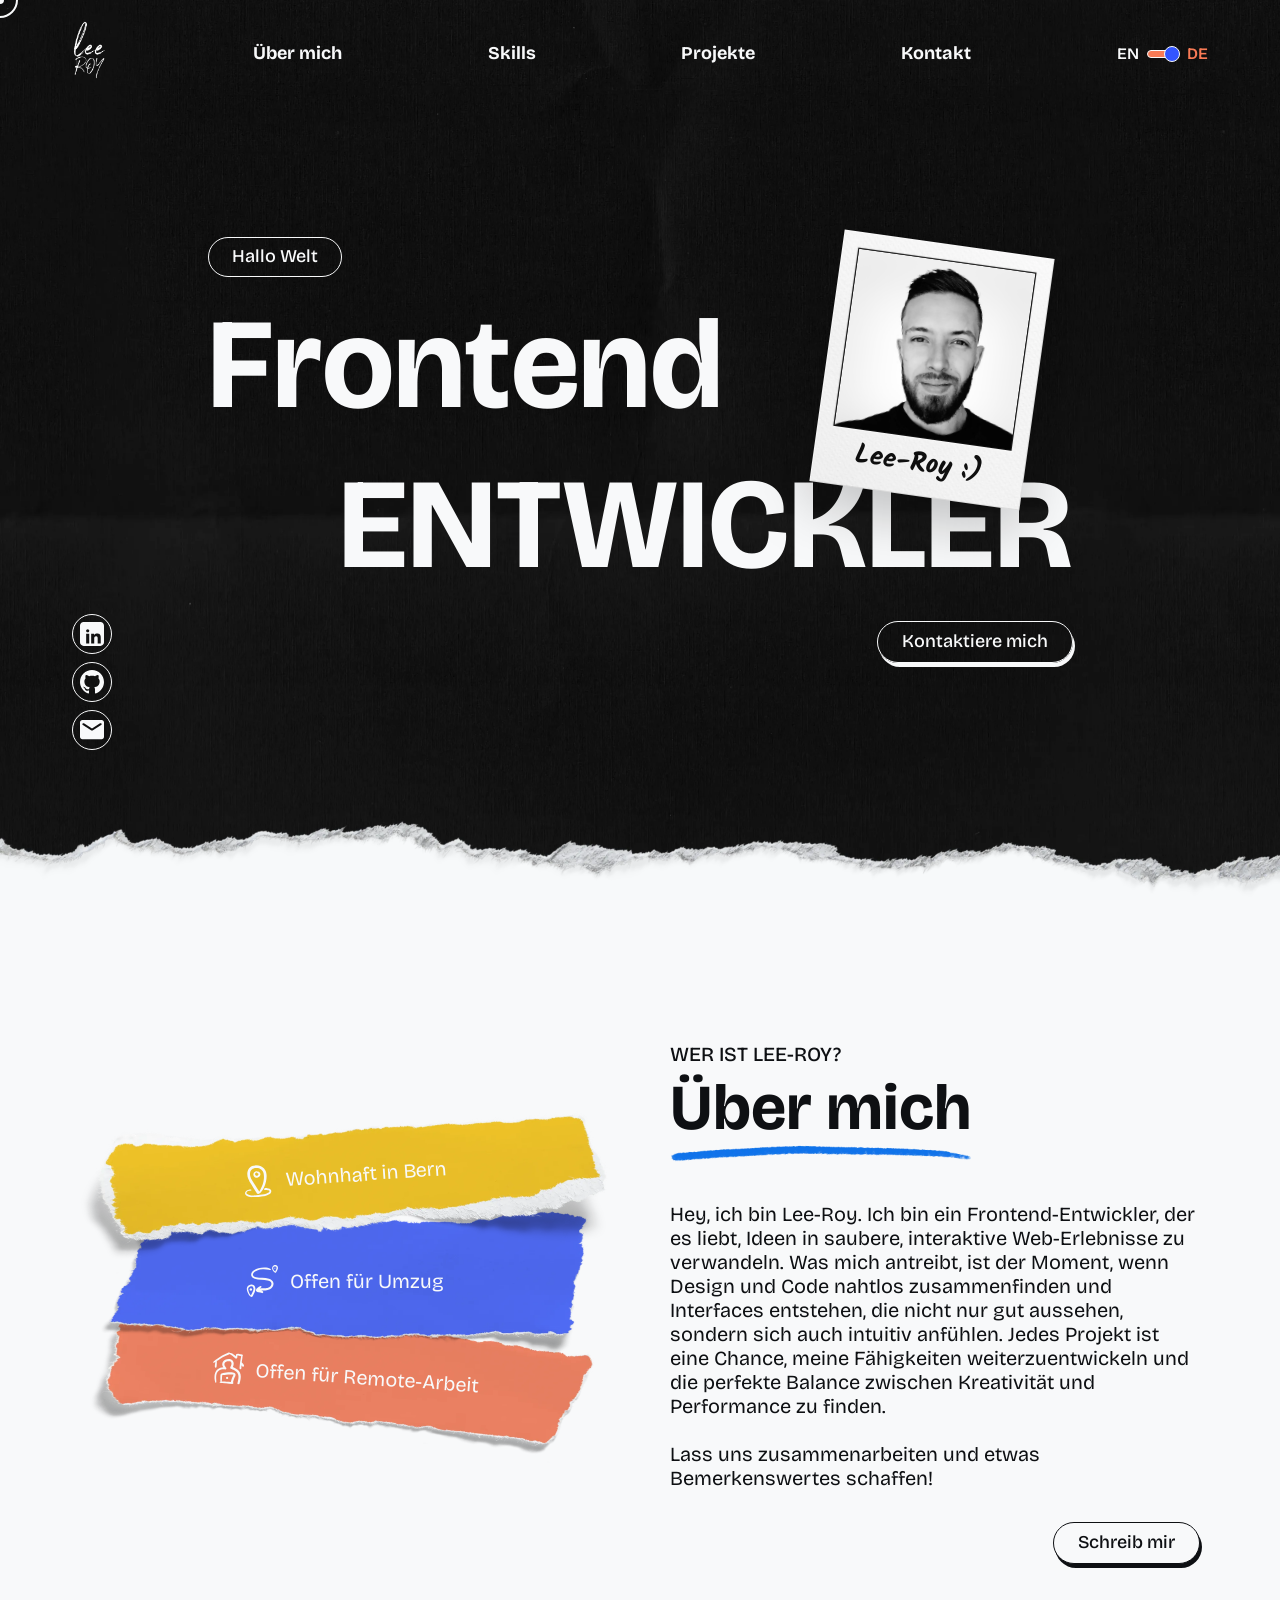
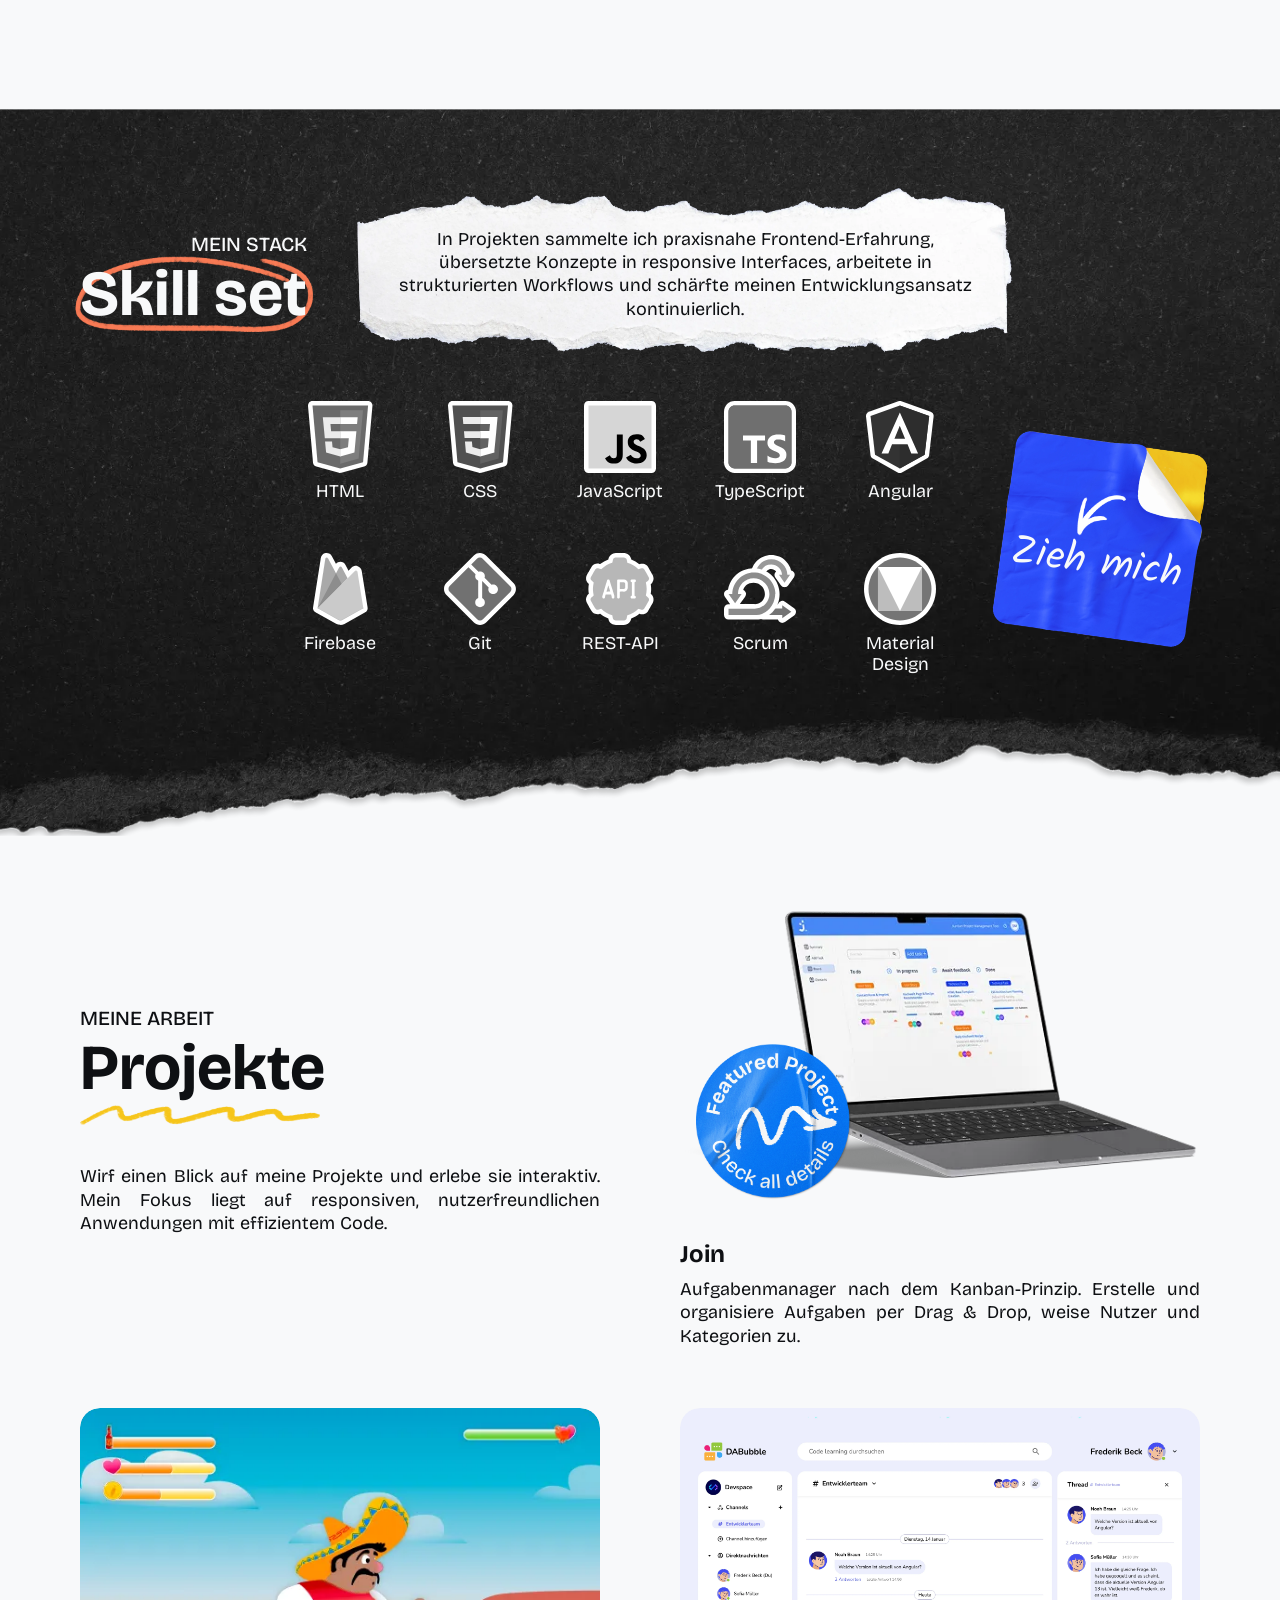
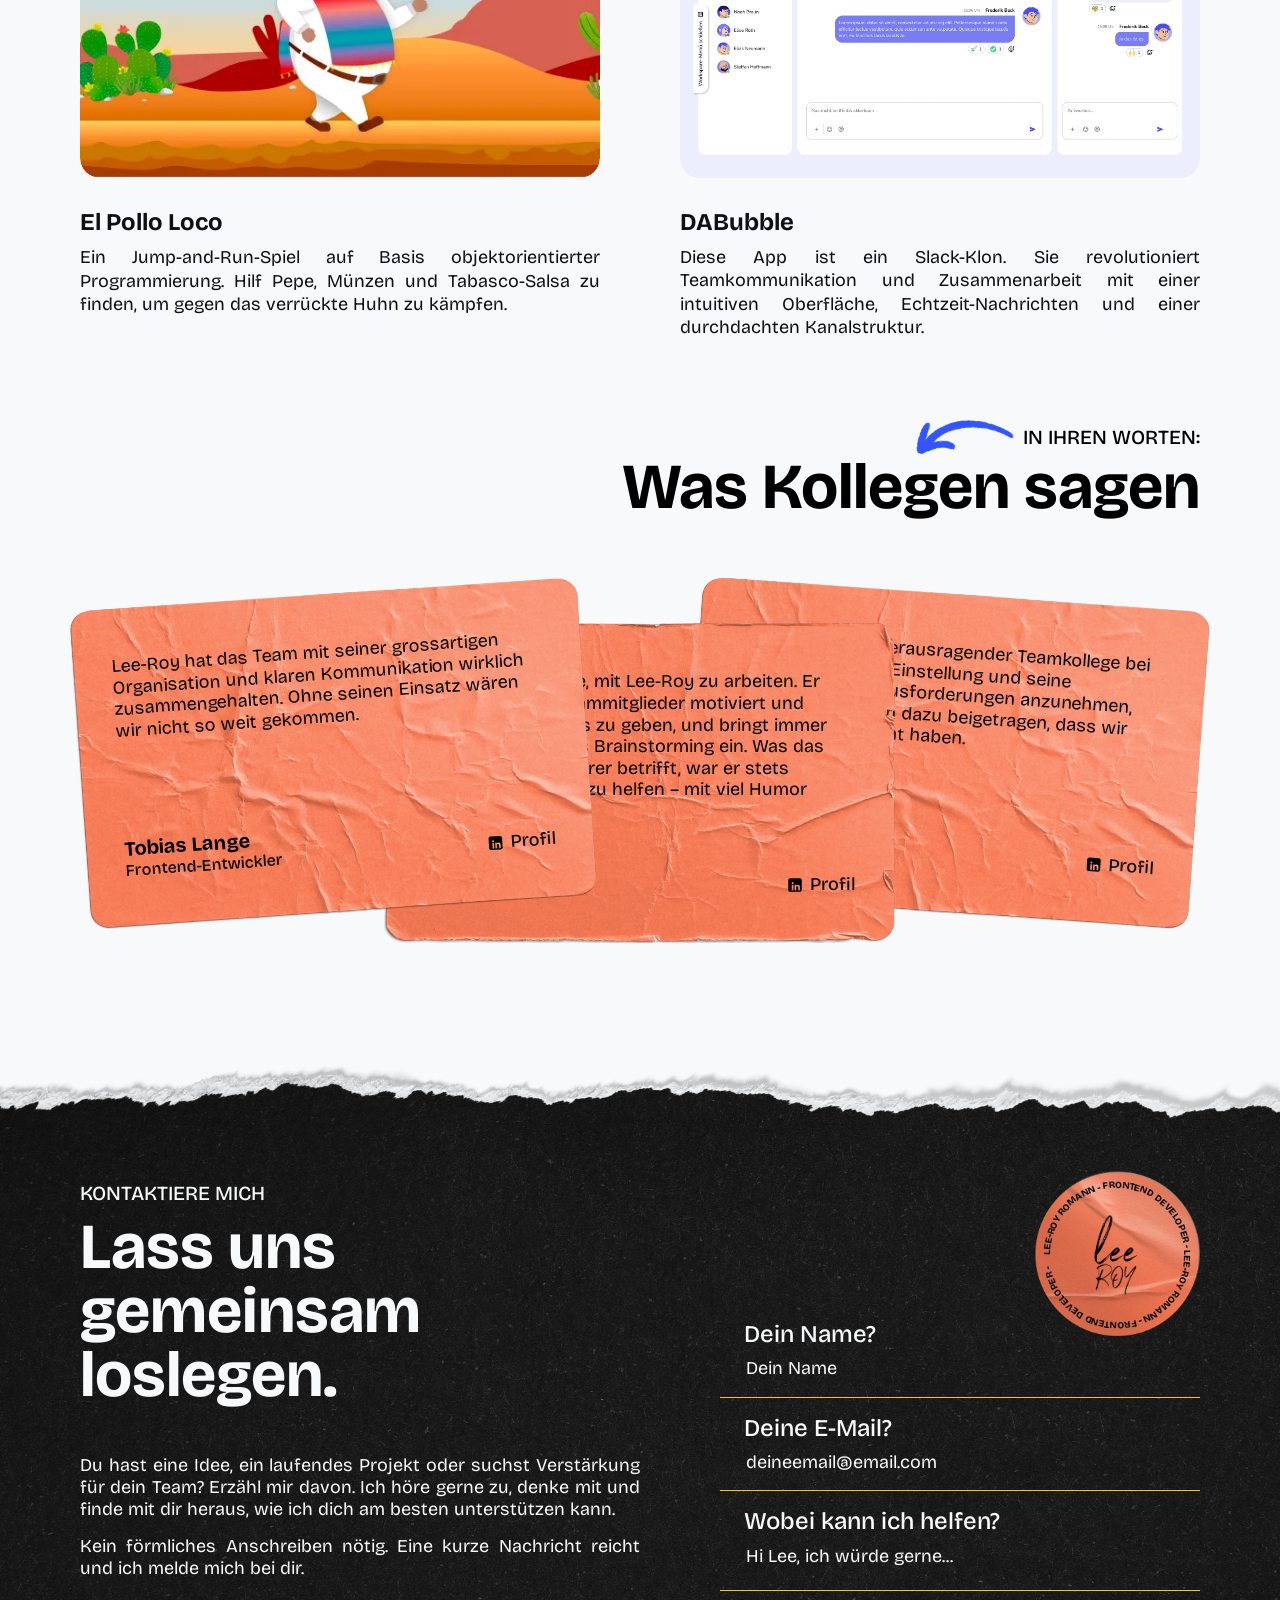
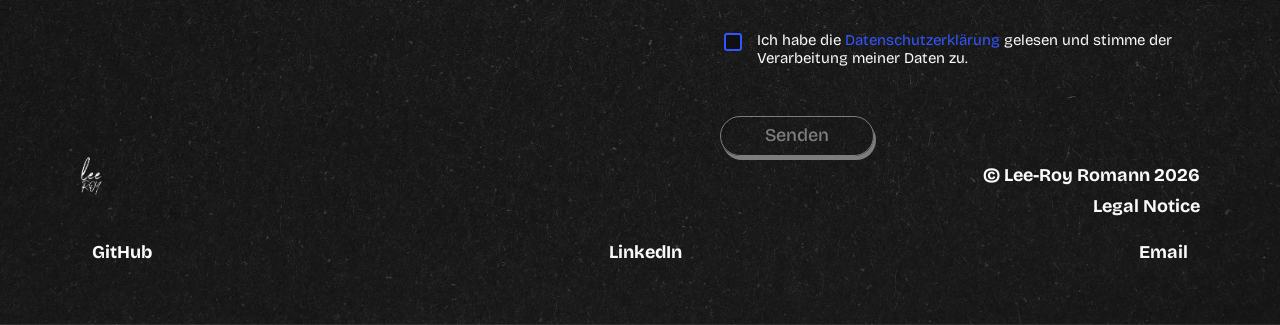
==== index.html @ 7cb046a4 "feat: enhance i18n system and update page translations - Add innerHTML translation support via data-" ====
<!DOCTYPE html>
<html lang="de">
<head>
    <meta charset="UTF-8">
    <meta name="viewport" content="width=device-width, initial-scale=1.0">
    <title>Lee-Roy Romann</title>
    <link rel="icon" type="image/png" href="./src/assets/logos/favicon.png">

    <link rel="preload" as="image" type="image/webp" href="./src/assets/img/1_background/hero.webp">
    <link rel="preload" as="image" type="image/webp" href="./src/assets/img/6_photo/lee_grey.webp">

    <link rel="stylesheet" href="./src/styles/fonts.css">
    <link rel="stylesheet" href="./src/styles/main.css">
    <link rel="stylesheet" href="./src/styles/navbar.css">
    <link rel="stylesheet" href="./src/styles/hero.css">
    <link rel="stylesheet" href="./src/styles/about.css">
    <link rel="stylesheet" href="./src/styles/skills.css">
    <link rel="stylesheet" href="./src/styles/projects.css">
    <link rel="stylesheet" href="./src/styles/testimonials.css">
    <link rel="stylesheet" href="./src/styles/contact.css">

    <script src="./src/scripts/translation.js" defer></script>
    <script src="./src/scripts/hero.js" defer></script>
    <script src="./src/scripts/email.js" defer></script>
    <script src="./src/scripts/main.js" defer></script>
</head>

<body>
    <div class="cursor-dot"></div>
    <div class="cursor-outline"></div>

    <nav class="navbar">
        <a href="#hero" aria-label="Back to top"><img class="navbar__logo" src="./src/assets/logos/lee-roy.webp" alt="Logo"/></a>

        <button class="navbar__burger" aria-label="Menu">
            <span class="navbar__burger-line"></span>
            <span class="navbar__burger-line"></span>
            <span class="navbar__burger-line"></span>
        </button>

        <div class="navbar__menu">
            <a href="#hero" aria-label="Back to top"><img class="navbar__menu-logo" src="./src/assets/logos/lee-roy.webp" alt="Logo"/></a>

            <button class="navbar__close" aria-label="Close menu">
                <svg width="24" height="24" viewBox="0 0 24 24" fill="none">
                    <path d="M18 6L6 18M6 6l12 12" stroke="currentColor" stroke-width="2" stroke-linecap="round"/>
                </svg>
            </button>

            <a class="navbar__link navbar__link--about" href="#about">
                <span data-lang-key="navbar.link.about">About me</span>
                <img class="navbar__link-line" 
                    src="./src/assets/img/0_drawn_lines/0_header/line_1.webp"
                    alt="About me" />
            </a>

            <a class="navbar__link navbar__link--skills" href="#skills">
                <span data-lang-key="navbar.link.skills">Skills</span>
                <img class="navbar__link-line" 
                    src="./src/assets/img/0_drawn_lines/0_header/line_2.webp"
                    alt="Skills" />
            </a>

            <a class="navbar__link navbar__link--projects" href="#projects">
                <span data-lang-key="navbar.link.projects">Projects</span>
                <img class="navbar__link-line" 
                    src="./src/assets/img/0_drawn_lines/0_header/line_4.webp"
                    alt="Projects" />
            </a>

            <a class="navbar__link navbar__link--contact" href="#contact">
                <span data-lang-key="navbar.link.contact">Contact</span>
                <img class="navbar__link-line"
                    src="./src/assets/img/0_drawn_lines/0_header/line_3.webp"
                    alt="Contact" />
            </a>

            <div class="navbar__lang-switch">
                <span class="navbar__lang navbar__lang--left" onclick="setLang('en')">
                    <span>EN</span>
                    <img class="navbar__lang-rect navbar__lang-rect--left"
                        src="./src/assets/img/0_drawn_lines/0_header/rectangle.webp"
                        alt="" />
                </span>

                <div class="navbar__lang-toggle" onclick="toggleLang()">
                    <div class="navbar__lang-knob navbar__lang-knob--right"></div>
                </div>

                <span class="navbar__lang navbar__lang--right navbar__lang--active" onclick="setLang('de')">
                    <span>DE</span>
                    <img class="navbar__lang-rect navbar__lang-rect--right"
                        src="./src/assets/img/0_drawn_lines/0_header/rectangle.webp"
                        alt="" />
                </span>
            </div>

            <div class="navbar__menu-socials">
                <a href="https://www.linkedin.com/in/lee-royromann/" target="_blank" rel="noopener noreferrer" aria-label="LinkedIn">
                    <svg viewBox="0 0 32 32" fill="none">
                        <path d="M24.3527 4H7.64731C5.63282 4 4 5.63282 4 7.64731V24.3532C4 26.3672 5.63282 28 7.64731 28H24.3527C26.3672 28 28 26.3672 28 24.3532V7.64731C28 5.63282 26.3672 4 24.3527 4ZM13.2319 25.5855H10.1518V15.6775H13.2319V25.5855ZM11.6974 14.3552C10.8146 14.3552 10.0991 13.6396 10.0991 12.7569C10.0991 11.8741 10.8146 11.1586 11.6974 11.1586C12.5802 11.1586 13.2957 11.8741 13.2957 12.7569C13.2957 13.6396 12.5802 14.3552 11.6974 14.3552ZM24.7483 19.9098V25.5855H21.6782V20.1715C21.6782 19.8804 21.5326 19.1931 21.5326 19.1931C21.1743 17.9531 19.9248 18.1714 19.9248 18.1714C18.8592 18.1764 18.5203 18.9992 18.5203 18.9992C18.1814 19.6676 18.2276 20.9526 18.2276 20.9526V25.5855H15.1691V15.6775H18.1009V17.0447C18.1398 17.032 18.1653 17.0142 18.1653 17.0142C19.8826 14.4052 23.0466 15.8258 23.0466 15.8258C24.971 16.7036 24.7483 19.9098 24.7483 19.9098Z" fill="currentColor"/>
                    </svg>
                </a>

                <a href="https://github.com/lee-royromann" target="_blank" rel="noopener noreferrer" aria-label="GitHub">
                    <svg viewBox="0 0 32 32" fill="none">
                        <path fill-rule="evenodd" clip-rule="evenodd" d="M16 4C9.37 4 4 9.37 4 16C4 21.31 7.435 25.795 12.205 27.385C12.805 27.49 13.03 27.13 13.03 26.815C13.03 26.53 13.015 25.585 13.015 24.58C10 25.135 9.22 23.845 8.98 23.17C8.845 22.825 8.26 21.76 7.75 21.475C7.33 21.25 6.73 20.695 7.735 20.68C8.68 20.665 9.355 21.55 9.58 21.91C10.66 23.725 12.385 23.215 13.075 22.9C13.18 22.12 13.495 21.595 13.84 21.295C11.17 20.995 8.38 19.96 8.38 15.37C8.38 14.065 8.845 12.985 9.61 12.145C9.49 11.845 9.07 10.615 9.73 8.965C9.73 8.965 10.735 8.65 13.03 10.195C13.99 9.925 15.01 9.79 16.03 9.79C17.05 9.79 18.07 9.925 19.03 10.195C21.325 8.635 22.33 8.965 22.33 8.965C22.99 10.615 22.57 11.845 22.45 12.145C23.215 12.985 23.68 14.05 23.68 15.37C23.68 19.975 20.875 20.995 18.205 21.295C18.64 21.67 19.015 22.39 19.015 23.515C19.015 25.12 19 26.41 19 26.815C19 27.13 19.225 27.505 19.825 27.385C24.565 25.795 28 21.295 28 16C28 9.37 22.63 4 16 4Z" fill="currentColor"/>
                    </svg>
                </a>

                <a href="mailto:info@lee-roy.ch" aria-label="Email">
                    <svg viewBox="0 0 32 32" fill="none">
                        <path d="M6.4 25.2C5.74 25.2 5.175 24.965 4.705 24.495C4.235 24.025 4 23.46 4 22.8V8.4C4 7.74 4.235 7.175 4.705 6.705C5.175 6.235 5.74 6 6.4 6H25.6C26.26 6 26.825 6.235 27.295 6.705C27.765 7.175 28 7.74 28 8.4V22.8C28 23.46 27.765 24.025 27.295 24.495C26.825 24.965 26.26 25.2 25.6 25.2H6.4ZM16 16.59C16.1 16.59 16.205 16.575 16.315 16.545C16.425 16.515 16.53 16.47 16.63 16.41L25.12 11.1C25.28 11 25.4 10.875 25.48 10.725C25.56 10.575 25.6 10.41 25.6 10.23C25.6 9.83 25.43 9.53 25.09 9.33C24.75 9.13 24.4 9.14 24.04 9.36L16 14.4L7.96 9.36C7.6 9.14 7.25 9.135 6.91 9.345C6.57 9.555 6.4 9.85 6.4 10.23C6.4 10.43 6.44 10.605 6.52 10.755C6.6 10.905 6.72 11.02 6.88 11.1L15.37 16.41C15.47 16.47 15.575 16.515 15.685 16.545C15.795 16.575 15.9 16.59 16 16.59Z" fill="currentColor"/>
                    </svg>
                </a>
            </div>
        </div>
    </nav>

    <section class="hero" id="hero">
        <div class="hero__socials">
            <a class="hero__social-link" href="https://www.linkedin.com/in/lee-royromann/" target="_blank" rel="noopener noreferrer" aria-label="LinkedIn">
                <svg class="hero__social-icon" viewBox="0 0 32 32" fill="none">
                    <path d="M24.3527 4H7.64731C5.63282 4 4 5.63282 4 7.64731V24.3532C4 26.3672 5.63282 28 7.64731 28H24.3527C26.3672 28 28 26.3672 28 24.3532V7.64731C28 5.63282 26.3672 4 24.3527 4ZM13.2319 25.5855H10.1518V15.6775H13.2319V25.5855ZM11.6974 14.3552C10.8146 14.3552 10.0991 13.6396 10.0991 12.7569C10.0991 11.8741 10.8146 11.1586 11.6974 11.1586C12.5802 11.1586 13.2957 11.8741 13.2957 12.7569C13.2957 13.6396 12.5802 14.3552 11.6974 14.3552ZM24.7483 19.9098V25.5855H21.6782V20.1715C21.6782 19.8804 21.5326 19.1931 21.5326 19.1931C21.1743 17.9531 19.9248 18.1714 19.9248 18.1714C18.8592 18.1764 18.5203 18.9992 18.5203 18.9992C18.1814 19.6676 18.2276 20.9526 18.2276 20.9526V25.5855H15.1691V15.6775H18.1009V17.0447C18.1398 17.032 18.1653 17.0142 18.1653 17.0142C19.8826 14.4052 23.0466 15.8258 23.0466 15.8258C24.971 16.7036 24.7483 19.9098 24.7483 19.9098Z" fill="currentColor"/>
                </svg>
            </a>

            <a class="hero__social-link" href="https://github.com/lee-royromann" target="_blank" rel="noopener noreferrer" aria-label="GitHub">
                <svg class="hero__social-icon" viewBox="0 0 32 32" fill="none">
                    <path fill-rule="evenodd" clip-rule="evenodd" d="M16 4C9.37 4 4 9.37 4 16C4 21.31 7.435 25.795 12.205 27.385C12.805 27.49 13.03 27.13 13.03 26.815C13.03 26.53 13.015 25.585 13.015 24.58C10 25.135 9.22 23.845 8.98 23.17C8.845 22.825 8.26 21.76 7.75 21.475C7.33 21.25 6.73 20.695 7.735 20.68C8.68 20.665 9.355 21.55 9.58 21.91C10.66 23.725 12.385 23.215 13.075 22.9C13.18 22.12 13.495 21.595 13.84 21.295C11.17 20.995 8.38 19.96 8.38 15.37C8.38 14.065 8.845 12.985 9.61 12.145C9.49 11.845 9.07 10.615 9.73 8.965C9.73 8.965 10.735 8.65 13.03 10.195C13.99 9.925 15.01 9.79 16.03 9.79C17.05 9.79 18.07 9.925 19.03 10.195C21.325 8.635 22.33 8.965 22.33 8.965C22.99 10.615 22.57 11.845 22.45 12.145C23.215 12.985 23.68 14.05 23.68 15.37C23.68 19.975 20.875 20.995 18.205 21.295C18.64 21.67 19.015 22.39 19.015 23.515C19.015 25.12 19 26.41 19 26.815C19 27.13 19.225 27.505 19.825 27.385C24.565 25.795 28 21.295 28 16C28 9.37 22.63 4 16 4Z" fill="currentColor"/>
                </svg>
            </a>

            <a class="hero__social-link" href="mailto:info@lee-roy.ch" aria-label="Email">
                <svg class="hero__social-icon" viewBox="0 0 32 32" fill="none">
                    <path d="M6.4 25.2C5.74 25.2 5.175 24.965 4.705 24.495C4.235 24.025 4 23.46 4 22.8V8.4C4 7.74 4.235 7.175 4.705 6.705C5.175 6.235 5.74 6 6.4 6H25.6C26.26 6 26.825 6.235 27.295 6.705C27.765 7.175 28 7.74 28 8.4V22.8C28 23.46 27.765 24.025 27.295 24.495C26.825 24.965 26.26 25.2 25.6 25.2H6.4ZM16 16.59C16.1 16.59 16.205 16.575 16.315 16.545C16.425 16.515 16.53 16.47 16.63 16.41L25.12 11.1C25.28 11 25.4 10.875 25.48 10.725C25.56 10.575 25.6 10.41 25.6 10.23C25.6 9.83 25.43 9.53 25.09 9.33C24.75 9.13 24.4 9.14 24.04 9.36L16 14.4L7.96 9.36C7.6 9.14 7.25 9.135 6.91 9.345C6.57 9.555 6.4 9.85 6.4 10.23C6.4 10.43 6.44 10.605 6.52 10.755C6.6 10.905 6.72 11.02 6.88 11.1L15.37 16.41C15.47 16.47 15.575 16.515 15.685 16.545C15.795 16.575 15.9 16.59 16 16.59Z" fill="currentColor"/>
                </svg>
            </a>
        </div>

        <div class="hero__content">
            <div class="hero__badge-wrapper">
                <div class="hero__badge hero__badge--icon-roll">
                    <span class="hero__badge-text hero__badge-text--default" data-lang-key="hero.badge.default">Hello world</span>
                    <span class="hero__badge-text hero__badge-text--hover" data-lang-key="hero.badge.hover">I'M LEE-ROY ROMANN</span>
                </div>
            </div>

            <div class="hero__polaroid">

                <div class="hero__polaroid-photo">
                    <img class="hero__polaroid-photo-img hero__polaroid-photo-img--default" src="./src/assets/img/6_photo/lee_grey.webp" alt="Lee-Roy portrait in grayscale" fetchpriority="high" />
                    <img class="hero__polaroid-photo-img hero__polaroid-photo-img--hover" src="./src/assets/img/6_photo/lee_default.webp" alt="Lee-Roy portrait in color" fetchpriority="high" />
                </div>

                <div class="hero__polaroid-caption" aria-hidden="true">
                    <span class="hero__polaroid-caption-text hero__polaroid-caption-text--default">Lee-Roy :)</span>
                    <span class="hero__polaroid-caption-text hero__polaroid-caption-text--hover">Lee-Roy :D</span>
                </div>

                <img class="hero__polaroid-frame" src="./src/assets/img/6_photo/polaroid_frame.webp" alt="" />
            </div>

            <h1 class="hero__title">
                <span class="hero__title-line hero__title-line--top" data-letter-hover>Frontend</span>
                <span class="hero__title-line hero__title-line--bottom" data-lang-key="hero.title.sub" data-letter-hover>DEVELOPER</span>
            </h1>

            <a class="hero__cta" href="#contact" data-lang-key="hero.cta">Get in Touch</a>
        </div>
    </section>

    <section class="about" id="about" data-cursor-dark>
        <div class="about__papers">
            <div class="about__paper about__paper--yellow">
                <img class="about__paper-bg" src="./src/assets/img/2_ripped_paper/ripped_paper_yellow.webp" alt="" loading="lazy" />
                <div class="about__paper-content">
                    <img class="about__paper-icon" src="./src/assets/icons/about_me/location.svg" alt="" loading="lazy" />
                    <span class="about__paper-text" data-lang-key="about.paper.location">Based in Bern</span>
                </div>
            </div>

            <div class="about__paper about__paper--blue">
                <img class="about__paper-bg" src="./src/assets/img/2_ripped_paper/ripped_paper_blue.webp" alt="" loading="lazy" />
                <div class="about__paper-content">
                    <img class="about__paper-icon" src="./src/assets/icons/about_me/relocation.svg" alt="" loading="lazy" />
                    <span class="about__paper-text" data-lang-key="about.paper.relocation">Open to relocate</span>
                </div>
            </div>

            <div class="about__paper about__paper--orange">
                <img class="about__paper-bg" src="./src/assets/img/2_ripped_paper/ripped_paper_orange.webp" alt="" loading="lazy" />
                <div class="about__paper-content">
                    <img class="about__paper-icon" src="./src/assets/icons/about_me/remote.svg" alt="" loading="lazy" />
                    <span class="about__paper-text" data-lang-key="about.paper.remote">Open to work remote</span>
                </div>
            </div>
        </div>

        <div class="about__content">
            <span class="about__subtitle" data-lang-key="about.subtitle">WHO'S LEE-ROY?</span>
            <div class="about__title-wrapper">
                <h2 class="about__title" data-lang-key="about.title">About me</h2>
                <img class="about__title-line" src="./src/assets/img/0_drawn_lines/1_about_me/Color option 1.webp" alt="" loading="lazy" />
            </div>

            <p class="about__text" data-lang-key="about.text">Hey there, I'm Lee-Roy. I'm a frontend developer who loves turning ideas into clean, interactive web experiences. What drives me is the moment when design and code come together seamlessly, building interfaces that not only look great but feel intuitive to use. Every project is a chance to push my skills further and find that perfect balance between creativity and performance.</p>
            <p class="about__text" data-lang-key="about.text2">Let's collaborate and build something remarkable together!</p>

            <a class="about__cta" href="#contact" data-lang-key="about.cta">Let's talk</a>
        </div>
    </section>

    <section class="skills" id="skills">
        <div class="skills__layout">

            <!-- Row 1: Title + Paper, linksbündig -->
            <div class="skills__top">
                <div class="skills__title-wrapper">
                    <span class="skills__subtitle" data-lang-key="skills.subtitle">MY STACK</span>
                    <div class="skills__title-container">
                        <h2 class="skills__title" data-lang-key="skills.title">Skill set</h2>
                        <div class="skills__title-circle-wrapper">
                            <img class="skills__title-circle" src="./src/assets/img/0_drawn_lines/2_skills/color_option_1.webp" alt="" loading="lazy" />
                        </div>
                    </div>
                </div>

                <div class="skills__description">
                    <img class="skills__description-bg" src="./src/assets/img/2_ripped_paper/ripped_paper_skills.webp" alt="" loading="lazy" />
                    <p class="skills__description-text" data-lang-key="skills.description">Across projects, I gained hands-on frontend experience, turning concepts into responsive interfaces, collaborating in structured workflows, and refining my development approach.</p>
                </div>
            </div>

            <!-- Row 2: Icons + Peel, rechtsbündig -->
            <div class="skills__bottom">
                <div class="skills__grid">
                    <div class="skills__item">
                        <img class="skills__icon" src="./src/assets/icons/skills/frontend/html.svg" alt="HTML" loading="lazy" />
                        <span class="skills__label">HTML</span>
                    </div>
                    <div class="skills__item">
                        <img class="skills__icon" src="./src/assets/icons/skills/frontend/css.svg" alt="CSS" loading="lazy" />
                        <span class="skills__label">CSS</span>
                    </div>
                    <div class="skills__item">
                        <img class="skills__icon" src="./src/assets/icons/skills/frontend/javascript.svg" alt="JavaScript" loading="lazy" />
                        <span class="skills__label">JavaScript</span>
                    </div>
                    <div class="skills__item">
                        <img class="skills__icon" src="./src/assets/icons/skills/frontend/typescript.svg" alt="TypeScript" loading="lazy" />
                        <span class="skills__label">TypeScript</span>
                    </div>
                    <div class="skills__item">
                        <img class="skills__icon" src="./src/assets/icons/skills/frontend/angular.svg" alt="Angular" loading="lazy" />
                        <span class="skills__label">Angular</span>
                    </div>
                    <div class="skills__item">
                        <img class="skills__icon" src="./src/assets/icons/skills/frontend/firebase.svg" alt="Firebase" loading="lazy" />
                        <span class="skills__label">Firebase</span>
                    </div>
                    <div class="skills__item">
                        <img class="skills__icon" src="./src/assets/icons/skills/frontend/git.svg" alt="Git" loading="lazy" />
                        <span class="skills__label">Git</span>
                    </div>
                    <div class="skills__item">
                        <img class="skills__icon" src="./src/assets/icons/skills/frontend/rest_api.svg" alt="REST-API" loading="lazy" />
                        <span class="skills__label">REST-API</span>
                    </div>
                    <div class="skills__item">
                        <img class="skills__icon" src="./src/assets/icons/skills/frontend/scrum.svg" alt="Scrum" loading="lazy" />
                        <span class="skills__label">Scrum</span>
                    </div>
                    <div class="skills__item">
                        <img class="skills__icon" src="./src/assets/icons/skills/frontend/material_design.svg" alt="Material Design" loading="lazy" />
                        <span class="skills__label">Material Design</span>
                    </div>
                </div>

                <div class="skills__peel-off">
                    <img class="skills__peel-img skills__peel-img--final" src="./src/assets/img/3_stickers/1_peel_off/final.webp" alt="" loading="lazy" />
                    <div class="skills__peel-content">
                        <p class="skills__peel-title" data-lang-key="skills.peel.title">Also, I'm interested in diving into:</p>
                        <div class="skills__peel-icons">
                            <div class="skills__peel-item">
                                <img class="skills__peel-icon" src="./src/assets/icons/skills/backend/postgres.svg" alt="Postgres" loading="lazy" />
                                <span class="skills__peel-label">Postgres</span>
                            </div>
                            <div class="skills__peel-item">
                                <img class="skills__peel-icon" src="./src/assets/icons/skills/backend/docker.svg" alt="Docker" loading="lazy" />
                                <span class="skills__peel-label">Docker</span>
                            </div>
                        </div>
                    </div>
                    <img class="skills__peel-img skills__peel-img--transition" src="./src/assets/img/3_stickers/1_peel_off/transition.webp" alt="" loading="lazy" />
                    <img class="skills__peel-img skills__peel-img--default" src="./src/assets/img/3_stickers/1_peel_off/default.webp" alt="Pull to peel sticker" loading="lazy" />
                    <div class="skills__peel-default-content">
                        <img class="skills__peel-arrow" src="./src/assets/img/3_stickers/1_peel_off/arrow.webp" alt="" loading="lazy" />
                        <span class="skills__peel-text" data-lang-key="skills.peel.text" data-lang-html>Pull to<br>peel</span>
                    </div>
                </div>
            </div>

        </div>
    </section>

    <section class="projects" id="projects" data-cursor-dark>
        <div class="projects__layout">

            <!-- Left: Title + Description -->
            <div class="projects__info">
                <span class="projects__subtitle" data-lang-key="projects.subtitle">MY CRAFT</span>
                <div class="projects__title-container">
                    <h2 class="projects__title" data-lang-key="projects.title">Projects</h2>
                    <img class="projects__title-line" src="./src/assets/img/0_drawn_lines/3_projects/underline.webp" alt="" loading="lazy" />
                </div>
                <p class="projects__description" data-lang-key="projects.description">Take a look at my projects and experience them interactively. My focus is on responsive, user-friendly applications with efficient code.</p>
            </div>

            <!-- Right: Featured Project -->
            <div class="projects__card">
                <div class="projects__card-image projects__card-image--float">
                    <img class="projects__card-img" src="./src/assets/img/4_projects/laptop.webp" alt="Join project preview" />
                    <img class="projects__sticker" src="./src/assets/img/4_projects/sticker.webp" alt="" />
                    <a class="projects__card-btn" href="#" data-lang-key="projects.btn">Project details</a>
                </div>
                <div class="projects__card-content">
                    <h3 class="projects__card-title">Join</h3>
                    <p class="projects__card-text" data-lang-key="projects.join.text">Task manager inspired by the Kanban System. Create and organize tasks using drag and drop functions, assign users and categories.</p>
                    <a class="projects__card-btn projects__card-btn--mobile" href="#" data-lang-key="projects.btn">Project details</a>
                </div>
            </div>

        </div>

        <!-- Bottom Row: Two more project cards -->
        <div class="projects__row">
            <!-- Left: El Pollo Loco -->
            <div class="projects__card">
                <div class="projects__card-image">
                    <img class="projects__card-img" src="./src/assets/img/4_projects/el_pollo_loco.webp" alt="El Pollo Loco project preview" loading="lazy" />
                    <a class="projects__card-btn" href="#" data-lang-key="projects.btn">Project details</a>
                </div>
                <div class="projects__card-content">
                    <h3 class="projects__card-title">El Pollo Loco</h3>
                    <p class="projects__card-text" data-lang-key="projects.eplc.text">Jump, run and throw game based on object-oriented approach. Help Pepe to find coins and tabasco salsa to fight against the crazy hen.</p>
                    <a class="projects__card-btn projects__card-btn--mobile" href="#" data-lang-key="projects.btn">Project details</a>
                </div>
            </div>

            <!-- Right: DABubble -->
            <div class="projects__card">
                <div class="projects__card-image">
                    <img class="projects__card-img" src="./src/assets/img/4_projects/da_bubble.webp" alt="DABubble project preview" loading="lazy" />
                    <a class="projects__card-btn" href="#" data-lang-key="projects.btn">Project details</a>
                </div>
                <div class="projects__card-content">
                    <h3 class="projects__card-title">DABubble</h3>
                    <p class="projects__card-text" data-lang-key="projects.dabubble.text">This App is a Slack Clone App. It revolutionizes team communication and collaboration with its intuitive interface, real-time messaging, and robust channel organization.</p>
                    <a class="projects__card-btn projects__card-btn--mobile" href="#" data-lang-key="projects.btn">Project details</a>
                </div>
            </div>
        </div>

    </section>

    <section class="testimonials" data-cursor-dark>
        <div class="testimonials__header">
            <div class="testimonials__label">
                <img class="testimonials__arrow" src="./src/assets/img/0_drawn_lines/4_testimonials/arrow_curved_blue.webp" alt="" loading="lazy" />
                <span class="testimonials__subtitle" data-lang-key="testimonials.subtitle">IN THEIR WORDS:</span>
            </div>
            <h2 class="testimonials__title" data-lang-key="testimonials.title">Colleagues' Thoughts</h2>
        </div>

        <div class="testimonials__cards">
            <!-- Left card -->
            <div class="testimonials__card testimonials__card--left">
                <img class="testimonials__card-bg" src="./src/assets/img/3_stickers/2_testimonials/card_paper_a.webp" alt="" loading="lazy" />
                <div class="testimonials__card-content">
                    <p class="testimonials__quote" data-lang-key="testimonials.quote1">Lee-Roy really kept the team together with his great organization and clear communication. We wouldn't have got this far without his commitment.</p>
                    <div class="testimonials__card-footer">
                        <div class="testimonials__author">
                            <span class="testimonials__name">Tobias Lange</span>
                            <span class="testimonials__role" data-lang-key="testimonials.role1">Frontend Developer</span>
                        </div>
                        <a class="testimonials__profile" href="#" target="_blank" rel="noopener">
                            <img class="testimonials__linkedin" src="./src/assets/icons/socials/linkedin.svg" alt="LinkedIn" loading="lazy" />
                            <span data-lang-key="testimonials.profile">Profile</span>
                        </a>
                    </div>
                </div>
            </div>

            <!-- Center card -->
            <div class="testimonials__card testimonials__card--center">
                <img class="testimonials__card-bg" src="./src/assets/img/3_stickers/2_testimonials/card_paper_b.webp" alt="" loading="lazy" />
                <div class="testimonials__card-content">
                    <p class="testimonials__quote" data-lang-key="testimonials.quote2">It was a pleasure to work with Lee-Roy. He knows how to motivate and encourage team members to deliver their best work possible, always adding new ideas to every brainstorm. Regarding the well-being of others, he was always present and willing to reach out and help others, with a great sense of humor as well.</p>
                    <div class="testimonials__card-footer">
                        <div class="testimonials__author">
                            <span class="testimonials__name">Manuel Weber</span>
                            <span class="testimonials__role" data-lang-key="testimonials.role2">Frontend Developer</span>
                        </div>
                        <a class="testimonials__profile" href="#" target="_blank" rel="noopener">
                            <img class="testimonials__linkedin" src="./src/assets/icons/socials/linkedin.svg" alt="LinkedIn" loading="lazy" />
                            <span data-lang-key="testimonials.profile">Profile</span>
                        </a>
                    </div>
                </div>
            </div>

            <!-- Right card -->
            <div class="testimonials__card testimonials__card--right">
                <img class="testimonials__card-bg" src="./src/assets/img/3_stickers/2_testimonials/card_paper_a.webp" alt="" loading="lazy" />
                <div class="testimonials__card-content">
                    <p class="testimonials__quote" data-lang-key="testimonials.quote3">Lee-Roy was an outstanding team colleague at DA. His positive attitude and willingness to take on challenges made a significant contribution to us achieving our goals.</p>
                    <div class="testimonials__card-footer">
                        <div class="testimonials__author">
                            <span class="testimonials__name">Sarah Müller</span>
                            <span class="testimonials__role" data-lang-key="testimonials.role3">Developer</span>
                        </div>
                        <a class="testimonials__profile" href="#" target="_blank" rel="noopener">
                            <img class="testimonials__linkedin" src="./src/assets/icons/socials/linkedin.svg" alt="LinkedIn" loading="lazy" />
                            <span data-lang-key="testimonials.profile">Profile</span>
                        </a>
                    </div>
                </div>
            </div>
        </div>
    </section>

    <!-- ==================== CONTACT ==================== -->
    <section class="contact" id="contact">
        <img class="contact__bg" src="./src/assets/img/1_background/contact.webp" alt="" loading="lazy" />

        <div class="contact__content">
            <!-- Mobile sticker (visible only on mobile) -->
            <div class="contact__sticker contact__sticker--mobile">
                <img class="contact__sticker-bg" src="./src/assets/img/3_stickers/0_round/color_orange.webp" alt="" loading="lazy" />
                <svg class="contact__sticker-text" viewBox="0 0 200 200" xmlns="http://www.w3.org/2000/svg">
                    <defs>
                        <path id="circlePathMobile" d="M 100,100 m -80,0 a 80,80 0 1,1 160,0 a 80,80 0 1,1 -160,0" />
                    </defs>
                    <text>
                        <textPath href="#circlePathMobile" startOffset="0%">Lee-Roy Romann - Frontend Developer - Lee-Roy Romann - Frontend Developer -</textPath>
                    </text>
                </svg>
                <img class="contact__sticker-logo" src="./src/assets/logos/lee-roy.webp" alt="Logo" loading="lazy" />
            </div>

            <!-- Left column -->
            <div class="contact__info">
                <div class="contact__header">
                    <span class="contact__subtitle" data-lang-key="contact.subtitle">CONTACT ME</span>
                    <h2 class="contact__title" data-lang-key="contact.title">Ready to work together?</h2>
                </div>
                <div class="contact__text">
                    <p data-lang-key="contact.text1">Encourage people to contact you and describe what role you are interested in. Express confidence in your ability to make a meaningful contribution to a team through your expertise and enthusiasm for improving your skills.</p>
                    <p data-lang-key="contact.text2">Show interest in contributing to a new project, while highlighting the value and skills you can bring to the table.</p>
                </div>
                <img class="contact__arrow" src="./src/assets/img/0_drawn_lines/5_contact/arrow_right_wavy.webp" alt="" loading="lazy" />
            </div>

            <!-- Right column -->
            <div class="contact__form-wrapper">
                <div class="contact__sticker">
                    <img class="contact__sticker-bg" src="./src/assets/img/3_stickers/0_round/color_orange.webp" alt="" loading="lazy" />
                    <svg class="contact__sticker-text" viewBox="0 0 200 200" xmlns="http://www.w3.org/2000/svg">
                        <defs>
                            <path id="circlePath" d="M 100,100 m -80,0 a 80,80 0 1,1 160,0 a 80,80 0 1,1 -160,0" />
                        </defs>
                        <text>
                            <textPath href="#circlePath" startOffset="0%">Lee-Roy Romann - Frontend Developer - Lee-Roy Romann - Frontend Developer -</textPath>
                        </text>
                    </svg>
                    <img class="contact__sticker-logo" src="./src/assets/logos/lee-roy.webp" alt="Logo" loading="lazy" />
                </div>

                <form class="contact__form" novalidate>
                    <div class="contact__field">
                        <label class="contact__label" for="contact-name" data-lang-key="contact.label.name">What's your name?</label>
                        <input class="contact__input" type="text" id="contact-name" name="name" placeholder="Your name goes here" data-lang-placeholder="contact.placeholder.name" />
                    </div>
                    <div class="contact__field">
                        <label class="contact__label" for="contact-email" data-lang-key="contact.label.email">What's your email?</label>
                        <input class="contact__input" type="email" id="contact-email" name="email" placeholder="youremail@email.com" data-lang-placeholder="contact.placeholder.email" />
                    </div>
                    <div class="contact__field">
                        <label class="contact__label" for="contact-message" data-lang-key="contact.label.message">How can I help you?</label>
                        <textarea class="contact__input contact__textarea" id="contact-message" name="message" placeholder="Hi Lee, I'm interested in..." data-lang-placeholder="contact.placeholder.message"></textarea>
                    </div>

                    <div class="contact__privacy">
                        <input class="contact__checkbox" type="checkbox" id="contact-privacy" />
                        <label class="contact__privacy-text" for="contact-privacy" data-lang-key="contact.privacy" data-lang-html>I've read the <a class="contact__privacy-link" href="./src/pages/privacy_policy.html">privacy policy</a> and agree to the processing of my data as outlined.</label>
                    </div>
                    <span class="contact__privacy-hint" data-lang-key="contact.privacyHint">Please accept the privacy policy.</span>

                    <div class="contact__submit-row">
                        <img class="contact__arrow contact__arrow--mobile" src="./src/assets/img/0_drawn_lines/5_contact/arrow_right_wavy.webp" alt="" loading="lazy" />
                        <button class="contact__submit" type="submit" disabled data-lang-key="contact.submit">Send</button>
                    </div>
                </form>
            </div>
        </div>

        <!-- Footer -->
        <footer class="contact__footer">
            <div class="contact__footer-top">
                <div class="contact__footer-top-left">
                    <img class="contact__footer-logo" src="./src/assets/logos/lee-roy.webp" alt="Lee-Roy Romann Logo" loading="lazy" />
                    <span class="contact__footer-copyright">&copy; Lee-Roy Romann 2026</span>
                </div>
                <a class="contact__footer-link contact__footer-link--legal" href="./src/pages/legal_notice.html">Legal Notice</a>
            </div>
            <nav class="contact__footer-links">
                <a class="contact__footer-link contact__footer-link--legal-desktop" href="./src/pages/legal_notice.html">Legal Notice</a>
                <div class="contact__icon-roll-wrapper contact__icon-roll-wrapper--github">
                    <a class="contact__footer-link contact__footer-link--icon-roll" href="https://github.com/lee-royromann" target="_blank" rel="noopener noreferrer">GitHub</a>
                </div>
                <div class="contact__icon-roll-wrapper contact__icon-roll-wrapper--linkedin">
                    <a class="contact__footer-link contact__footer-link--icon-roll" href="https://www.linkedin.com/in/lee-royromann/" target="_blank" rel="noopener noreferrer">LinkedIn</a>
                </div>
                <div class="contact__icon-roll-wrapper contact__icon-roll-wrapper--email">
                    <a class="contact__footer-link contact__footer-link--icon-roll" href="mailto:info@lee-roy.ch">Email</a>
                </div>
            </nav>
        </footer>
    </section>
</body>
</html>
---- src/styles/fonts.css ----
@font-face {
    font-family: 'Bricolage Grotesque';
    src: url('../assets/fonts/Bricolage_Grotesque/BricolageGrotesque-VariableFont_opsz\,wdth\,wght.ttf') format('truetype');
    font-weight: 200 800;
    font-style: normal;
    font-display: swap;
}

@font-face {
    font-family: 'Kalam';
    src: url('../assets/fonts/Kalam/Kalam-Light.ttf') format('truetype');
    font-weight: 300;
    font-style: normal;
    font-display: swap;
}

@font-face {
    font-family: 'Kalam';
    src: url('../assets/fonts/Kalam/Kalam-Regular.ttf') format('truetype');
    font-weight: 400;
    font-style: normal;
    font-display: swap;
}

@font-face {
    font-family: 'Kalam';
    src: url('../assets/fonts/Kalam/Kalam-Bold.ttf') format('truetype');
    font-weight: 700;
    font-style: normal;
    font-display: swap;
}
---- src/styles/main.css ----
:root {
    --color-white: #F8F9FA;
    --color-orange: #F87A55;
    --color-blue: #3355FF;
    --color-light: #F8F9FA;
    --color-yellow: #F7C518;
}

*,
*::before,
*::after {
    box-sizing: border-box;
}

html,
body,
h1,
h2,
h3,
h4,
h5,
h6,
p,
a,
ul,
ol,
li {
    margin: 0;
    padding: 0;
}

ul,
ol {
    list-style: none;
}

a {
    color: inherit;
    text-decoration: none;
}

input,
textarea,
button,
select {
    font: inherit;
}

button {
    cursor: pointer;
}

html {
    scroll-behavior: smooth;
    -webkit-font-smoothing: antialiased;
    -moz-osx-font-smoothing: grayscale;
    scrollbar-width: thin;
    scrollbar-color: #a8a8a8 transparent;
}

/* ---------- Scrollbar ---------- */

::-webkit-scrollbar {
    width: 8px;
}

::-webkit-scrollbar-track {
    background: transparent;
}

::-webkit-scrollbar-thumb {
    background: #5a4e4e;
    border-radius: 4px;
}

body {
    display: block;
    max-width: 1440px;
    margin: 0 auto;
    min-height: 100dvh;
    line-height: 1.5;
    background-color: black;
    cursor: none;
}

a,
button,
[role="button"],
[onclick],
input[type="submit"],
label[for],
.navbar__logo,
.skills__peel-off,
.testimonials__card,
.contact__submit:enabled,
.contact__input,
.contact__checkbox {
    cursor: pointer !important;
}

.contact__submit:disabled {
    cursor: not-allowed !important;
}

/* ---------- Custom Cursor ---------- */

.cursor-dot {
    position: fixed;
    top: 0;
    left: 0;
    width: 8px;
    height: 8px;
    background-color: var(--color-white);
    border-radius: 50%;
    pointer-events: none;
    z-index: 9999;
    transform: translate(-50%, -50%);
    transition: transform 0.1s ease;
}

.cursor-outline {
    position: fixed;
    top: 0;
    left: 0;
    width: 36px;
    height: 36px;
    border: 2px solid var(--color-white);
    border-radius: 50%;
    pointer-events: none;
    z-index: 9998;
    transform: translate(-50%, -50%);
    transition: width 0.2s ease, height 0.2s ease, border-color 0.2s ease;
}

.cursor-dot--hidden,
.cursor-outline--hidden {
    opacity: 0;
}

.cursor-outline--hover {
    opacity: 0;
}

.cursor-dot--hover {
    opacity: 0;
}

.cursor-dot--dark {
    background-color: #0E1013;
}

.cursor-outline--dark {
    border-color: #0E1013;
}

@media (pointer: coarse) {
    .cursor-dot,
    .cursor-outline {
        display: none;
    }
}
---- src/styles/navbar.css ----
.navbar {
    position: fixed;
    top: 0;
    left: 0;
    right: 0;
    max-width: 1440px;
    margin: 0 auto;
    z-index: 100;
    display: flex;
    align-items: center;
    justify-content: space-between;
    padding: 20px 72px;
    transition: transform 0.3s ease;
}

.navbar--hidden {
    transform: translateY(-100%);
}

.navbar::before {
    content: '';
    position: absolute;
    inset: 0;
    background-color: rgba(14, 16, 19, 0);
    backdrop-filter: blur(0px);
    -webkit-backdrop-filter: blur(0px);
    transition: background-color 0.3s ease, backdrop-filter 0.3s ease, -webkit-backdrop-filter 0.3s ease;
    z-index: -1;
    pointer-events: none;
}

.navbar--scrolled::before {
    background-color: rgba(14, 16, 19, 0.85);
    backdrop-filter: blur(10px);
    -webkit-backdrop-filter: blur(10px);
}

.navbar__logo {
    display: none;
}

.navbar__link {
    position: relative;
    color: var(--color-white);
    font-family: 'Bricolage Grotesque', sans-serif;
    font-size: 18px;
    font-weight: 700;
    line-height: 120%;
}

.navbar__link-line {
    position: absolute;
    pointer-events: none;
    transition: clip-path 0.3s ease;
}

/* Shared styles for underline hover lines (Skills, Projects, Contact) */
.navbar__link--skills .navbar__link-line,
.navbar__link--projects .navbar__link-line,
.navbar__link--contact .navbar__link-line {
    height: 42px;
    left: 50%;
    bottom: -10px;
    transform: translateX(-50%);
    clip-path: inset(0 100% 0 0);
}

.navbar__link--skills:hover .navbar__link-line,
.navbar__link--projects:hover .navbar__link-line,
.navbar__link--contact:hover .navbar__link-line {
    clip-path: inset(0 0% 0 0);
}

/* About me – Oval from top to bottom */
.navbar__link--about .navbar__link-line {
    width: 105px;
    height: 42px;
    left: 50%;
    top: 50%;
    transform: translate(-50%, -50%);
    clip-path: inset(0 0 100% 0);
}

.navbar__link--about:hover .navbar__link-line {
    clip-path: inset(0 0 0% 0);
}

/* Skills – individual width */
.navbar__link--skills .navbar__link-line {
    width: 68px;
}

/* Projects – individual width */
.navbar__link--projects .navbar__link-line {
    width: 100px;
}

/* Contact – individual width */
.navbar__link--contact .navbar__link-line {
    width: 105px;
}

.navbar__lang-switch {
    display: flex;
    align-items: center;
    gap: 8px;
    color: var(--color-white);
    font-family: 'Bricolage Grotesque', sans-serif;
    font-size: 16px;
    font-weight: 600;
    line-height: 120%;
    cursor: pointer;
}

.navbar__lang {
    position: relative;
    transition: color 0.3s ease, font-weight 0.3s ease;
}

.navbar__lang--active {
    color: var(--color-orange);
    font-weight: 600;
}

.navbar__lang:not(.navbar__lang--active):hover .navbar__lang-rect {
    clip-path: inset(0 0% 0 0);
}

.navbar__lang-rect {
    position: absolute;
    width: 32px;
    height: 32px;
    pointer-events: none;
    transition: clip-path 0.3s ease;
    clip-path: inset(0 100% 0 0);
}

.navbar__lang-rect--left {
    left: 50%;
    top: 50%;
    transform: translate(-50%, -50%);
    clip-path: inset(100% 0 0 100%);
}

.navbar__lang-rect--right {
    left: 50%;
    top: 50%;
    transform: translate(-50%, -50%) rotate(180deg);
    clip-path: inset(100% 0 0 100%);
}

.navbar__lang-toggle {
    width: 32px;
    height: 8px;
    border-radius: 50rem;
    background: var(--color-orange);
    border: 1px solid var(--color-light);
    position: relative;
    transition: background 0.3s ease;
}

.navbar__lang-knob {
    width: 16px;
    height: 16px;
    border-radius: 50%;
    background: var(--color-blue);
    border: 1px solid var(--color-light);
    position: absolute;
    top: 50%;
    left: -2px;
    transform: translateY(-50%);
    transition: left 0.3s ease;
}

.navbar__lang-knob--right {
    left: calc(100% - 14px);
}

/* ---------- Burger (hidden on desktop) ---------- */

.navbar__burger {
    display: none;
    flex-direction: column;
    justify-content: center;
    gap: 6px;
    width: 40px;
    height: 40px;
    background: none;
    border: none;
    padding: 8px;
    cursor: pointer;
}

.navbar__burger-line {
    display: block;
    width: 100%;
    height: 2px;
    background-color: var(--color-white);
    border-radius: 2px;
}

/* ---------- Navbar Menu (desktop: inline, mobile: overlay) ---------- */

.navbar__logo {
    display: none;
}

.navbar__menu {
    display: flex;
    align-items: center;
    justify-content: space-between;
    max-height: 560px;
    flex: 1;
}

.navbar__close {
    display: none;
    align-items: center;
    justify-content: center;
    width: 40px;
    height: 40px;
    background: none;
    border: none;
    color: var(--color-white);
    cursor: pointer;
}

.navbar__menu-logo {
    height: 60px;
    transition: transform 0.4s cubic-bezier(0.34, 1.56, 0.64, 1), filter 0.4s ease;
    cursor: pointer;
}

.navbar__menu-logo:hover {
    transform: scale(1.12);
    filter: drop-shadow(0 0 6px var(--color-orange))
           drop-shadow(0 0 14px var(--color-orange));
}

.navbar__menu-socials {
    display: none;
}

/* ---------- Mobile ---------- */

@media (max-width: 740px) {
    .navbar {
        padding: 20px 72px;
    }

    .navbar__logo {
        display: block;
        height: 60px;
    }

    .navbar__burger {
        display: flex;
    }

    .navbar__menu {
        position: fixed;
        inset: 0;
        z-index: 200;
        flex-direction: column;
        justify-content: center;
        align-items: center;
        gap: 48px;
        padding-left: 0;
        background-image: url('../assets/img/1_background/hero.webp');
        background-size: cover;
        background-position: bottom center;
        background-repeat: no-repeat;
        transform: translateY(-100%);
        overflow: hidden;
    }

    .navbar__menu.is-open,
    .navbar__menu.is-closing {
        transition: transform 0.4s cubic-bezier(0.4, 0, 0.2, 1);
    }

    .navbar__menu.is-open {
        transform: translateY(0);
    }

    .navbar__menu-logo {
        display: block;
        position: absolute;
        top: 20px;
        left: 24px;
        height: 60px;
    }

    .navbar__close {
        display: flex;
        position: absolute;
        top: 20px;
        right: 24px;
    }

    .navbar__menu-socials {
        display: flex;
        gap: 16px;
    }

    .navbar__menu-socials a {
        position: relative;
        display: flex;
        align-items: center;
        justify-content: center;
        width: 40px;
        height: 40px;
        border-radius: 50%;
        border: 1px solid var(--color-white);
        color: var(--color-white);
        overflow: hidden;
        transition: color 0.3s ease, border-color 0.3s ease;
    }

    .navbar__menu-socials a::after {
        content: "";
        position: absolute;
        inset: 0;
        background-color: var(--color-blue);
        transform: scaleY(0);
        transform-origin: bottom center;
        transition: transform 0.3s ease-out;
        z-index: 1;
    }

    .navbar__menu-socials a:hover::after {
        transform: scaleY(1);
    }

    .navbar__menu-socials svg {
        width: 32px;
        height: 32px;
        position: relative;
        z-index: 2;
    }

    .navbar__menu-ripped-paper {
        display: block;
        position: absolute;
        bottom: 0;
        left: 0;
        width: 100%;
        pointer-events: none;
    }
}

@media (max-width: 520px) {
    .navbar {
        padding: 20px 48px;
    }

    .navbar__menu-logo {
        height: 50px;
    }
}

@media (max-width: 420px) {
    .navbar {
        padding: 20px 24px;
    }
}
---- src/styles/hero.css ----
.hero {
    position: relative;
    display: flex;
    justify-content: center;
    width: 100%;
    height: 100vh;
    min-height: 700px;
    background-image: url('../assets/img/1_background/hero.webp');
    background-size: cover;
    background-position: bottom center;
    background-repeat: no-repeat;
    background-color: rgb(247, 249, 250);
    overflow: hidden;
}

/* ---------- Socials ---------- */

.hero__socials {
    position: absolute;
    left: 72px;
    bottom: 150px;
    display: flex;
    flex-direction: column;
    gap: 8px;
    z-index: 2;
}

.hero__social-link {
    position: relative;
    display: flex;
    align-items: center;
    justify-content: center;
    width: 40px;
    height: 40px;
    border-radius: 50%;
    border: 1px solid var(--color-white);
    color: var(--color-white);
    overflow: hidden;
    transition: color 0.3s ease, border-color 0.3s ease;
}

.hero__social-link::after {
    content: "";
    position: absolute;
    inset: 0;
    background-color: var(--color-blue);
    transform: scaleY(0);
    transform-origin: bottom center;
    transition: transform 0.3s ease-out;
    z-index: 1;
}

.hero__social-link:hover::after {
    transform: scaleY(1);
}

.hero__social-icon {
    width: 32px;
    height: 32px;
    position: relative;
    z-index: 2;
}

/* ---------- Content ---------- */

.hero__content {
    position: relative;
    display: flex;
    flex-direction: column;
    justify-content: center;
    align-items: center;
    height: 100%;
    max-width: 865px;
    width: 100%;
    margin-left: 72px;
    margin-right: 72px;
}

/* ---------- Badge (Greeting) ---------- */

.hero__badge-wrapper {
    position: relative;
    align-self: flex-start;
    margin-bottom: 24px;
}

.hero__badge {
    position: relative;
    display: flex;
    justify-content: center;
    align-items: center;
    padding: 9px 24px;
    border: 1px solid var(--color-white);
    border-radius: 100px;
    color: var(--color-white);
    font-family: 'Bricolage Grotesque', sans-serif;
    font-size: 18px;
    font-weight: 500;
    line-height: 120%;
    width: var(--badge-width-default);
    height: 40px;
    overflow: hidden;
    cursor: default;
    transition: width 0.7s cubic-bezier(0.34, 1.56, 0.64, 1);
}

.hero__badge::after {
    content: "";
    position: absolute;
    inset: 0;
    background-color: var(--color-blue);
    border-radius: inherit;
    transform: scaleX(0);
    opacity: 0;
    transition: transform 0.4s ease, opacity 0.25s ease;
    z-index: 0;
}

.hero__badge-text {
    position: absolute;
    white-space: nowrap;
    transition: opacity 0.3s ease;
    z-index: 1;
}

.hero__badge-text--hover {
    opacity: 0;
}

/* Expand state (controlled by JS) */

.hero__badge.is-expanded {
    width: var(--badge-width-hover);
}

.hero__badge.is-expanded::after {
    transform: scaleX(1);
    opacity: 1;
}

.hero__badge.is-expanded .hero__badge-text--default {
    opacity: 0;
}

.hero__badge.is-expanded .hero__badge-text--hover {
    opacity: 1;
}

/* Waving Hand (Icon Roll) */

.hero__badge-wrapper::before {
    content: "";
    position: absolute;
    top: -42px;
    right: 5px;
    width: 40px;
    height: 40px;
    background-image: url('../assets/icons/hero/waving_hand.svg');
    background-size: contain;
    background-repeat: no-repeat;
    pointer-events: none;
    opacity: 0;
    transform: translateX(-100%) rotate(180deg);
}

.hero__badge-wrapper.is-hovered::before {
    animation: hero-icon-roll-right 0.5s ease-out forwards;
}

.hero__badge-wrapper.is-leaving::before {
    animation: hero-icon-roll-left 0.5s ease-out forwards;
}

/* ---------- Title ---------- */

.hero__title {
    color: var(--color-white);
    font-family: 'Bricolage Grotesque', sans-serif;
    line-height: 1;
    margin-bottom: 32px;
    display: flex;
    flex-direction: column;
    gap: 32px;
    width: 100%;
}

.hero__title-line {
    display: block;
    font-size: 128px;
    font-weight: 700;
}

.hero__title-line--top {
    align-self: flex-start;
}

.hero__title-line--bottom {
    align-self: flex-end;
}

/* Letter hover spans (injected by JS) */

.hero__letter {
    display: inline-block;
    width: var(--letter-base-width);
    cursor: default;
    vertical-align: baseline;
    text-align: left;
    transition: width 0.2s ease;
}

.hero__letter.is-hovered {
    width: var(--letter-hover-width);
}

.hero__letter-inner {
    display: block;
    width: 100%;
    text-align: center;
    transition: color 0.2s ease;
}

.hero__letter.is-hovered .hero__letter-inner {
    color: var(--color-yellow);
}

.hero__letter--measure {
    position: absolute;
    visibility: hidden;
    width: auto !important;
    pointer-events: none;
}

/* ---------- Polaroid ---------- */

.hero__polaroid {
    position: absolute;
    top: 27%;
    right: 4%;
    width: 212px;
    transform: rotate(8deg);
    transform-origin: center center;
    z-index: 2;
    transition: transform 0.35s ease;
}

.hero__polaroid:hover {
    transform: rotate(8deg);
}

.hero__polaroid-photo {
    position: absolute;
    top: 6.6%;
    right: 8.1%;
    bottom: 23.1%;
    left: 8.1%;
    overflow: hidden;
    z-index: 1;
}

.hero__polaroid-photo-img {
    position: absolute;
    inset: 0;
    width: 100%;
    height: 100%;
    object-fit: cover;
    object-position: center 22%;
    transition: opacity 0.35s ease, transform 0.35s ease, filter 0.35s ease;
}

.hero__polaroid-photo-img--default {
    filter: grayscale(1);
}

.hero__polaroid-photo-img--hover {
    opacity: 0;
}

.hero__polaroid:hover .hero__polaroid-photo-img--default {
    opacity: 0;
    transform: scale(1.04);
}

.hero__polaroid:hover .hero__polaroid-photo-img--hover {
    opacity: 1;
    transform: scale(1.04);
}

.hero__polaroid-caption {
    position: absolute;
    right: 13%;
    bottom: 1.8%;
    left: 13%;
    display: flex;
    justify-content: center;
    align-items: center;
    min-height: 56px;
    z-index: 3;
    pointer-events: none;
}

.hero__polaroid-caption-text {
    position: absolute;
    inset: 0;
    display: flex;
    justify-content: center;
    align-items: center;
    text-align: center;
    color: #0f0f0f;
    font-family: 'Kalam', cursive;
    font-size: 27px;
    font-weight: 700;
    line-height: 1;
    white-space: nowrap;
    transition: opacity 0.25s ease;
}

.hero__polaroid-caption-text--hover {
    opacity: 0;
}

.hero__polaroid:hover .hero__polaroid-caption-text--default {
    opacity: 0;
}

.hero__polaroid:hover .hero__polaroid-caption-text--hover {
    opacity: 1;
}

.hero__polaroid-frame {
    position: relative;
    display: block;
    width: 100%;
    height: auto;
    filter: drop-shadow(0 16px 30px rgba(0, 0, 0, 0.28));
    z-index: 2;
    pointer-events: none;
}

/* ---------- CTA Button ---------- */

.hero__cta {
    display: inline-flex;
    align-items: center;
    align-self: flex-end;
    padding: 9px 24px;
    border: 1px solid var(--color-white);
    border-radius: 100px;
    color: var(--color-white);
    font-family: 'Bricolage Grotesque', sans-serif;
    font-size: 18px;
    font-weight: 500;
    line-height: 120%;
    box-shadow: 2px 4px 0px 0px var(--color-white);
    transition: background-color 0.3s ease, box-shadow 0.2s ease, transform 0.2s ease;
    cursor: pointer;
}

.hero__cta:hover {
    background-color: var(--color-orange);
}

.hero__cta:active {
    background-color: var(--color-orange);
    box-shadow: 0 0 0 0 var(--color-white);
    transform: translateY(4px);
}

/* KEYFRAME ANIMATIONS */

@keyframes hero-icon-roll-right {
    0%   { transform: translateX(-100%) rotate(90deg); opacity: 0; }
    50%  { opacity: 0.4; }
    100% { transform: translateX(0) rotate(360deg); opacity: 1; }
}

@keyframes hero-icon-roll-left {
    0%   { transform: translateX(0) rotate(360deg); opacity: 1; }
    50%  { opacity: 0; }
    100% { transform: translateX(-100%) rotate(90deg); }
}

/* ---------- Mobile ---------- */

@media (max-width: 980px) {
    .hero__title-line {
        font-size: clamp(64px, 10vw, 128px);
    }
}

@media (max-width: 740px) {
    .hero {
        height: auto;
        min-height: 100vh;
    }

    .hero__socials {
        display: none;
    }

    .hero__content {
        max-width: 100%;
        justify-content: flex-start;
        height: auto;
        padding-top: 120px;
        padding-bottom: 90px;
        padding-left: 72px;
        padding-right: 72px;
        margin-left: 0px;
        margin-right: 0px;
    }

    .hero__badge-wrapper { order: 1; }
    .hero__title         { order: 2; }
    .hero__cta           { order: 3; }
    .hero__polaroid      { order: 4; }

    .hero__title-line {
        font-size: clamp(40px, 13vw, 64px);
    }

    .hero__title {
        gap: 16px;
    }

    .hero__title-line--bottom {
        align-self: flex-start;
    }

    .hero__polaroid {
        position: relative;
        top: auto;
        right: auto;
        width: 220px;
        margin: 32px auto 0;
        transform: rotate(8deg);
    }
}

@media (max-width: 520px) {
    .hero__content {
        padding-left: 48px;
        padding-right: 48px;
    }
}

@media (max-width: 420px) {
    .hero__content {
        padding-left: 24px;
        padding-right: 24px;
    }
}
---- src/styles/about.css ----
/* ========== ABOUT SECTION ========== */

.about {
    display: flex;
    align-items: center;
    justify-content: space-between;
    gap: 60px;
    padding: 144px 120px;
    background-color: var(--color-light);
}

/* ---------- Ripped Paper Cards ---------- */

.about__papers {
    position: relative;
    width: 50%;
    aspect-ratio: 560 / 400;
}

.about__paper {
    position: absolute;
    left: 0;
    width: 100%;
}

.about__paper--yellow {
    top: 0;
    transform: rotate(-4deg);
    z-index: 3;
}

.about__paper--yellow .about__paper-content {
    margin-top: -24px;
}

.about__paper--blue {
    top: 25%;
    transform: rotate(0deg);
    z-index: 2;
}

.about__paper--orange {
    top: 50%;
    transform: rotate(4deg);
    z-index: 1;
}

.about__paper-bg {
    display: block;
    width: 100%;
    height: auto;
}

.about__paper-content {
    position: absolute;
    inset: 0;
    display: flex;
    align-items: center;
    justify-content: center;
    gap: 12px;
}

.about__paper-icon {
    width: 32px;
    height: 32px;
    flex-shrink: 0;
}

.about__paper-text {
    font-family: 'Bricolage Grotesque', sans-serif;
    font-size: 20px;
    font-weight: 400;
    line-height: 120%;
    color: #F8F9FA;
    white-space: nowrap;
}

/* ---------- Text Content ---------- */

.about__content {
    display: flex;
    flex-direction: column;
    width: 50%;
}

.about__subtitle {
    font-family: 'Bricolage Grotesque', sans-serif;
    font-size: 20px;
    font-weight: 500;
    line-height: 100%;
    letter-spacing: 0;
    text-transform: uppercase;
    color: #0E1013;
    margin-bottom: 12px;
}

.about__title-wrapper {
    display: flex;
    flex-direction: column;
    width: 303px;
    margin-bottom: 40px;
}

.about__title {
    font-family: 'Bricolage Grotesque', sans-serif;
    font-size: 64px;
    font-weight: 700;
    line-height: 100%;
    letter-spacing: 0;
    color: #0E1013;
}

.about__title-line {
    width: 303px;
    height: 20px;
    margin-top: 2px;
    object-fit: contain;
    object-position: left;
    animation: line-draw 6s ease-in-out infinite;
}

@keyframes line-draw {
    0%   { clip-path: inset(0 100% 0 0); }
    5%   { clip-path: inset(0 0 0 0); }
    72%  { clip-path: inset(0 0 0 0); }
    77%  { clip-path: inset(0 100% 0 0); }
    100% { clip-path: inset(0 100% 0 0); }
}

.about__text {
    font-family: 'Bricolage Grotesque', sans-serif;
    font-size: 20px;
    font-weight: 400;
    line-height: 120%;
    color: #0E1013;
}

.about__text + .about__text {
    margin-top: 24px;
}

/* ---------- CTA Button ---------- */

.about__cta {
    display: inline-flex;
    align-items: center;
    align-self: flex-end;
    padding: 9px 24px;
    margin-top: 32px;
    background-color: var(--color-white);
    border: 1px solid #0E1013;
    border-radius: 100px;
    color: #0E1013;
    font-family: 'Bricolage Grotesque', sans-serif;
    font-size: 18px;
    font-weight: 500;
    line-height: 120%;
    box-shadow: 2px 4px 0px 0px #0E1013;
    transition: background-color 0.3s ease, box-shadow 0.2s ease, transform 0.2s ease;
    cursor: pointer;
}

.about__cta:hover {
    background-color: var(--color-orange);
    color: var(--color-white);
}

.about__cta:active {
    background-color: var(--color-orange);
    box-shadow: 0 0 0 0 #0E1013;
    transform: translateY(4px);
}

/* ---------- Responsive ---------- */

/* Reduce side padding earlier */
@media (max-width: 1380px) {
    .about {
        padding: 144px 80px;
    }
}

@media (max-width: 1200px) {
    .about {
        padding: 100px 60px;
    }
}

/* Stack vertically: content first, papers below */
@media (max-width: 980px) {
    .about {
        flex-direction: column;
        align-items: stretch;
        padding: 40px 40px;
        gap: 32px;
    }

    .about__content {
        width: 100%;
        max-width: 100%;
        order: -1;
    }

    .about__papers {
        flex: none;
        width: 100%;
        max-width: 560px;
        align-self: center;
    }
}

/* Tighten spacing for tablets */
@media (max-width: 740px) {
    .about {
        padding: 24px 24px;
        gap: 24px;
    }

    .about__title {
        font-size: 48px;
    }

    .about__title-wrapper {
        width: auto;
        margin-bottom: 32px;
    }

    .about__title-line {
        width: 230px;
    }

    .about__text {
        font-size: 18px;
    }
}

/* Small phones */
@media (max-width: 520px) {
    .about {
        gap: 32px;
    }

    .about__title {
        font-size: 40px;
    }

    .about__title-line {
        width: 190px;
    }

    .about__paper-icon {
        width: 28px;
        height: 28px;
    }
}

@media (max-width: 420px) {
    .about__paper-text {
        font-size: 16px;
    }

    .about__paper-icon {
        width: 22px;
        height: 22px;
    }

    .about__paper--yellow .about__paper-content {
        margin-top: -15px;
    }
}
---- src/styles/skills.css ----
/* ========== SKILLS SECTION ========== */

.skills {
    position: relative;
    width: 100%;
    padding: 100px 120px 180px;
    margin-bottom: -20px;
    z-index: 1;
    background-color: var(--color-light);
    overflow: hidden;
}

.skills::before {
    content: '';
    position: absolute;
    top: 0;
    bottom: 0;
    left: -2px;
    right: -3px;
    background-image: url('../assets/img/1_background/skills.webp');
    background-size: cover;
    background-position: bottom center;
    background-repeat: no-repeat;
    z-index: 0;
    pointer-events: none;
}

/* ---------- 2-Row Layout ---------- */

.skills__layout {
    position: relative;
    z-index: 1;
    display: flex;
    flex-direction: column;
    gap: 48px;
}

/* Row 1: Title + Paper — linksbündig */

.skills__top {
    display: flex;
    flex-direction: row;
    align-items: center;
    justify-content: flex-start;
    gap: 50px;
    width: 100%;
}

/* Row 2: Icons + Peel — rechtsbündig */

.skills__bottom {
    display: flex;
    flex-direction: row;
    align-items: flex-end;
    justify-content: flex-end;
    gap: 50px;
    width: 100%;
}

.skills__title-wrapper {
    display: flex;
    flex-direction: column;
    flex-shrink: 0;
    padding-top: 20px;
}

.skills__subtitle {
    font-family: 'Bricolage Grotesque', sans-serif;
    font-size: 20px;
    font-weight: 500;
    line-height: 100%;
    letter-spacing: 0;
    text-transform: uppercase;
    text-align: right;
    color: var(--color-white);
    margin-bottom: 8px;
}

.skills__title-container {
    position: relative;
    display: inline-flex;
    align-items: center;
    justify-content: center;
}

.skills__title {
    position: relative;
    z-index: 1;
    font-family: 'Bricolage Grotesque', sans-serif;
    font-size: 64px;
    font-weight: 700;
    line-height: 100%;
    letter-spacing: 0;
    color: var(--color-white);
}

.skills__title-circle-wrapper {
    position: absolute;
    top: 50%;
    left: 50%;
    translate: -50% -50%;
    width: 105%;
    height: 80px;
    scale: -1 1;
    pointer-events: none;
    z-index: 0;
    overflow: hidden;
}

.skills__title-circle {
    display: block;
    width: 100%;
    height: 100%;
    transform-origin: left center;
    animation: skills-circle-twist 7s linear infinite,
               skills-circle-fade 7s linear infinite;
}

@keyframes skills-circle-twist {
    0%   { transform: rotate(0deg); }
    50%  { transform: rotate(0deg); }
    53.5% { transform: rotate(180deg); }
    60%  { transform: rotate(180deg); }
    63.5% { transform: rotate(0deg); }
    100% { transform: rotate(0deg); }
}

@keyframes skills-circle-fade {
    0%   { opacity: 1; }
    50%  { opacity: 1; }
    51.5% { opacity: 0; }
    62%  { opacity: 0; }
    63.5% { opacity: 1; }
    100% { opacity: 1; }
}

/* Ripped paper description */

.skills__description {
    position: relative;
    width: 656px;
    min-height: 144px;
    flex-shrink: 0;
}

.skills__description-bg {
    position: absolute;
    inset: 0;
    width: 100%;
    height: 100%;
    object-fit: fill;
    pointer-events: none;
}

.skills__description-text {
    position: relative;
    display: block;
    padding-top: 40px;
    padding-left: 40px;
    padding-right: 40px;
    padding-bottom: 32px;
    font-family: 'Bricolage Grotesque', sans-serif;
    font-size: 18px;
    font-weight: 400;
    line-height: 130%;
    letter-spacing: 0;
    color: #0E1013;
    text-align: center;
}

/* Icon grid */

.skills__grid {
    display: grid;
    grid-template-columns: repeat(5, auto);
    gap: 50px 40px;
    justify-content: center;
}

.skills__item {
    display: flex;
    flex-direction: column;
    align-items: center;
    width: 100px;
    gap: 8px;
}

.skills__icon {
    width: 72px;
    height: 72px;
    filter: grayscale(1);
    transition: filter 0.3s ease, transform 0.3s ease;
}

.skills__icon:hover {
    filter: grayscale(0);
    transform: scale(0.85);
}

.skills__label {
    font-family: 'Bricolage Grotesque', sans-serif;
    font-size: 18px;
    font-weight: 400;
    line-height: 120%;
    text-align: center;
    color: var(--color-white);
}

/* ---------- Right: Peel-off Sticker ---------- */

.skills__peel-off {
    position: relative;
    width: 200px;
    height: 200px;
    flex-shrink: 0;
    align-self: center;
    cursor: pointer;
    transform: rotate(8deg);
    flex-shrink: 0;
}

.skills__peel-img {
    position: absolute;
    inset: 0;
    width: 100%;
    height: 100%;
    object-fit: contain;
}

.skills__peel-img--final {
    z-index: 0;
}

.skills__peel-img--transition {
    z-index: 1;
    clip-path: polygon(100% 0, 100% 0, 100% 0, 100% 0);
}

.skills__peel-img--default {
    z-index: 2;
    clip-path: polygon(0 0, 100% 0, 100% 100%, 0 100%);
}

/* Default content: Arrow + Pull to peel text */

.skills__peel-default-content {
    position: absolute;
    inset: 0;
    display: flex;
    flex-direction: column;
    align-items: center;
    justify-content: center;
    gap: 8px;
    z-index: 3;
    transition: opacity 0.6s ease;
}

.skills__peel-arrow {
    height: 40px;
    width: auto;
    transform: rotate(-8deg);
}

.skills__peel-text {
    font-family: 'Kalam', cursive;
    font-size: 40px;
    font-weight: 400;
    line-height: 40px;
    letter-spacing: 0;
    text-align: center;
    color: var(--color-white);
}

/* Peeling state — diagonal wipe from top-right */

 .skills__peel-off.is-peeling .skills__peel-img--default {
    animation: peel-wipe 0.15s linear forwards;
}

.skills__peel-off.is-peeling .skills__peel-default-content {
    animation: peel-fade 0.4s linear forwards;
}

@keyframes peel-wipe {
    0%   { clip-path: polygon(0% 0%, 100% 0%, 100% 100%, 0% 100%); }
    50%  { clip-path: polygon(0% 0%, 0% 0%, 100% 100%, 0% 100%); }
    100% { clip-path: polygon(0% 100%, 0% 100%, 0% 100%, 0% 100%); }
}

@keyframes peel-fade {
    0%   { opacity: 1; }
    100% { opacity: 0; }
}

/* Peeled state */

.skills__peel-off.is-peeled .skills__peel-img--default {
    clip-path: polygon(0% 100%, 0% 100%, 0% 100%, 0% 100%);
}

.skills__peel-off.is-peeled .skills__peel-img--transition {
    clip-path: polygon(0% 100%, 0% 100%, 0% 100%, 0% 100%);
}

.skills__peel-off.is-peeled .skills__peel-default-content {
    opacity: 0;
}

/* Peel content overlay (visible after peel) */

.skills__peel-content {
    position: absolute;
    inset: 0;
    display: flex;
    flex-direction: column;
    align-items: center;
    justify-content: center;
    padding: 20px;
    z-index: 0;
    opacity: 0;
    pointer-events: none;
    transition: opacity 0.3s ease;
}

.skills__peel-off.is-peeled .skills__peel-content {
    opacity: 1;
    pointer-events: auto;
}

.skills__peel-title {
    font-family: 'Bricolage Grotesque', sans-serif;
    font-size: 18px;
    font-weight: 700;
    line-height: 100%;
    letter-spacing: 0;
    text-align: center;
    color: var(--color-white);
    margin-bottom: 16px;
}

.skills__peel-icons {
    display: flex;
    gap: 24px;
}

.skills__peel-item {
    display: flex;
    flex-direction: column;
    align-items: center;
    gap: 4px;
}

.skills__peel-icon {
    width: 40px;
    height: 40px;
}

.skills__peel-label {
    font-family: 'Bricolage Grotesque', sans-serif;
    font-size: 16px;
    font-weight: 400;
    line-height: 108%;
    letter-spacing: 0;
    text-align: center;
    color: var(--color-white);
}

/* ========== RESPONSIVE ========== */

@media (max-width: 1380px) {
    .skills {
        padding: 80px 80px 160px;
    }
}

@media (max-width: 1200px) {
    .skills {
        padding: 80px 60px 140px;
    }

    .skills__grid {
        gap: 28px 32px;
    }

    .skills__description {
        width: 100%;
        max-width: 600px;
    }
}

@media (max-width: 1045px) {
    .skills {
        padding: 72px 48px 140px;
    }

    .skills__top {
        gap: 50px;
    }

    .skills__description {
        width: 100%;
        max-width: 550px;
    }

    .skills__grid {
        gap: 28px 28px;
    }

    .skills__icon {
        width: 64px;
        height: 64px;
    }

    .skills__peel-off {
        width: 180px;
        height: 180px;
    }
}

@media (max-width: 925px) {
    .skills {
        padding: 48px 48px 140px;
    }

    .skills__layout {
        gap: 42px;
    }

    /* Top-Zeile: Title + Paper stapeln sich */
    .skills__top {
        flex-direction: column;
        align-items: center;
        gap: 24px;
    }

    .skills__top:nth-child(1) {
        align-items: center;
    }

    .skills__title-wrapper {
        align-self: center;
        text-align: center;
    }

    .skills__description {
        width: 100%;
        max-width: 656px;
    }

    /* Bottom-Zeile: Icons + Peel bleiben nebeneinander, aber icon-grid nimmt mehr Platz */
    .skills__bottom {
        gap: 50px;
        flex-direction: column;
        align-items: center;
    }

    .skills__grid {
        grid-template-columns: repeat(5, 1fr);
        justify-items: center;
        gap: 28px 45px;
        flex: 1;
    }

    .skills__peel-off {
        display: flex;
        justify-content: center;
        width: 180px;
        height: 180px;
        align-self: center;
        margin-bottom: 70px;
    }
}

@media (max-width: 740px) {
    .skills {
        padding: 56px 40px 120px;
    }

    .skills__subtitle {
        font-size: 16px;
    }

    .skills__title {
        font-size: 52px;
    }

    .skills__title-circle-wrapper {
        height: 68px;
    }

    .skills__description {
        width: 100%;
        max-width: 600px;
    }

    /* Bottom: Icons 3-spaltig, Peel bleibt rechts */
    .skills__grid {
        width: 100%;
        max-width: 600px;
        grid-template-columns: repeat(5, 1fr);
        gap: 32px 0px;
    }

    .skills__icon {
        width: 60px;
        height: 60px;
    }

    .skills__label {
        font-size: 14px;
    }
}

@media (max-width: 560px) {
    .skills {
        padding: 48px 24px 110px;
    }

    .skills__top {
        gap: 20px;
    }

    .skills__title {
        font-size: 44px;
    }

    .skills__title-circle-wrapper {
        height: 60px;
    }

    .skills__description-text {
        font-size: 16px;
        padding-left: 24px;
        padding-right: 24px;
    }

    .skills__bottom {
        gap: 32px;
    }

    .skills__item {
        width: 80px;
    }

    .skills__icon {
        width: 52px;
        height: 52px;
    }

    .skills__icon {
        filter: none;
    }

    .skills__label {
        font-size: 13px;
    }

    /* .skills__peel-off {
        height: 140px;
    }

    .skills__peel-text {
        font-size: 28px;
        line-height: 28px;
    }

    .skills__peel-arrow {
        height: 26px;
    } */
}

@media (max-width: 500px) {
    .skills__title-wrapper {
        align-self: flex-end;
        width: 100%;
        align-items: flex-end;
        text-align: right;
    }

    .skills__grid {
        grid-template-columns: repeat(4, 1fr);
    }

    .skills__bottom {
        gap: 32px;
    }

    .skills__peel-off {
        display: flex;
        align-self: flex-end;
        width: 170px;
        margin-top: -80px;
        margin-right: 14px;
    }
}

@media (max-width: 400px) {
    .skills {
        padding: 40px 16px 100px;
    }

    .skills__title {
        font-size: 38px;
    }

    .skills__description-text {
        font-size: 14px;
        padding-left: 16px;
        padding-right: 16px;
    }

    .skills__grid {
        gap: 18px 0;
        grid-template-columns: repeat(3, 1fr);
    }

    .skills__icon {
        width: 44px;
        height: 44px;
    }

    .skills__label {
        font-size: 12px;
    }
}

@media (max-width: 360px) {
    .skills {
        padding: 32px 20px 80px;
    }

    .skills__title {
        font-size: 34px;
    }

    .skills__title-circle-wrapper {
        height: 52px;
    }

    .skills__grid {
        gap: 14px 0;
    }

    .skills__icon {
        width: 40px;
        height: 40px;
    }

    /* .skills__peel-off {
        width: 110px;
        height: 110px;
    }

    .skills__peel-text {
        font-size: 22px;
        line-height: 22px;
    } */
}
---- src/styles/projects.css ----
/* ========== PROJECTS SECTION ========== */

.projects {
    position: relative;
    width: 100%;
    padding: 100px 120px;
    background-color: var(--color-light);
}

/* ---------- 2-Column Layout ---------- */

.projects__layout {
    display: flex;
    flex-direction: row;
    align-items: center;
    justify-content: space-between;
    gap: 80px;
}

/* ---------- Left: Info ---------- */

.projects__info {
    display: flex;
    flex-direction: column;
    width: 100%;
    max-width: 560px;
}

.projects__subtitle {
    font-family: 'Bricolage Grotesque', sans-serif;
    font-size: 20px;
    font-weight: 500;
    line-height: 100%;
    letter-spacing: 0;
    text-transform: uppercase;
    color: #0E1013;
    margin-bottom: 8px;
}

.projects__title-container {
    position: relative;
    display: flex;
    flex-direction: column;
    align-items: flex-start;
    margin-bottom: 40px;
}

.projects__title {
    font-family: 'Bricolage Grotesque', sans-serif;
    font-size: 64px;
    font-weight: 700;
    line-height: 100%;
    letter-spacing: 0;
    color: #0E1013;
}

.projects__title-line {
    width: 240px;
    height: 20px;
    margin-top: 5px;
    animation: line-draw 6s ease-in-out infinite;
}

.projects__description {
    font-family: 'Bricolage Grotesque', sans-serif;
    font-size: 18px;
    font-weight: 400;
    line-height: 130%;
    letter-spacing: 0;
    color: #0E1013;
    text-align: justify;
}

/* ---------- Right: Project Card ---------- */

.projects__row {
    display: flex;
    flex-direction: row;
    justify-content: space-between;
    gap: 80px;
    margin-top: 60px;
}

.projects__card {
    display: flex;
    flex-direction: column;
    width: 100%;
    max-width: 560px;
}

.projects__card-image {
    position: relative;
    overflow: hidden;
    border-radius: 20px;
}

.projects__card-img {
    width: 100%;
    height: auto;
    display: block;
    border-radius: 20px;
    transition: transform 0.3s ease;
    transform-origin: center center;
}

.projects__card-image:hover .projects__card-img {
    transform: scale(1.1);
}

/* ---------- Floating Animation (Join) ---------- */

.projects__card-image--float .projects__card-img {
    transition: transform 0.3s ease;
    transform-origin: top center;
}

/* ---------- Bottom Gradient Overlay ---------- */

.projects__card-image::after {
    content: '';
    position: absolute;
    bottom: 0;
    left: 0;
    width: 100%;
    height: 50%;
    background: linear-gradient(to top, rgba(0, 0, 0, 0.5), transparent);
    border-radius: 0 0 20px 20px;
    opacity: 0;
    transition: opacity 0.3s ease;
    pointer-events: none;
    z-index: 1;
}

.projects__card-image:hover::after {
    opacity: 1;
}

/* ---------- Project Details Button ---------- */

.projects__card-btn {
    position: absolute;
    bottom: 32px;
    right: 32px;
    z-index: 2;
    display: inline-flex;
    align-items: center;
    padding: 9px 24px;
    background-color: transparent;
    border: 1px solid var(--color-white);
    border-radius: 100px;
    color: var(--color-white);
    font-family: 'Bricolage Grotesque', sans-serif;
    font-size: 18px;
    font-weight: 500;
    line-height: 120%;
    box-shadow: 2px 4px 0px 0px var(--color-white);
    cursor: pointer;
    opacity: 0;
    transition: opacity 0.3s ease, background-color 0.3s ease, box-shadow 0.2s ease, transform 0.2s ease;
}

.projects__card-image:hover .projects__card-btn {
    opacity: 1;
}

.projects__card-btn:hover {
    background-color: var(--color-orange);
}

.projects__card-btn:active {
    background-color: var(--color-orange);
    box-shadow: 0 0 0 0 var(--color-white);
    transform: translateY(4px);
}

/* ---------- Mobile Button (below text) ---------- */

.projects__card-btn--mobile {
    display: none;
}

.projects__sticker {
    position: absolute;
    bottom: 3%;
    left: 3%;
    width: 30%;
    height: auto;
    object-fit: contain;
}

.projects__card-content {
    padding-top: 32px;
}

.projects__card-title {
    font-family: 'Bricolage Grotesque', sans-serif;
    font-size: 24px;
    font-weight: 700;
    line-height: 100%;
    letter-spacing: 0;
    color: #0E1013;
    margin-bottom: 12px;
}

.projects__card-text {
    font-family: 'Bricolage Grotesque', sans-serif;
    font-size: 18px;
    font-weight: 400;
    line-height: 130%;
    letter-spacing: 0;
    color: #0E1013;
    text-align: justify;
}

/* ========== RESPONSIVE ========== */

@media (max-width: 1380px) {
    .projects {
        padding: 80px 80px;
    }
}

@media (max-width: 1200px) {
    .projects {
        padding: 80px 60px;
    }
}

@media (max-width: 1045px) {
    .projects {
        padding: 72px 48px;
    }
}

@media (max-width: 925px) {
    .projects {
        padding: 48px 48px;
    }
}

@media (max-width: 740px) {
    .projects {
        padding: 56px 40px;
    }

    .projects__layout {
        flex-direction: column;
        align-items: center;
        gap: 32px;
    }

    .projects__row {
        flex-direction: column;
        align-items: center;
        margin-top: 42px;
        gap: 42px;
    }

    .projects__card-image:hover .projects__card-img {
        transform: none;
    }

    .projects__card-image::after {
        display: none;
    }

    .projects__card-image .projects__card-btn {
        display: none;
    }

    .projects__card-btn--mobile {
        display: inline-flex;
        position: static;
        align-self: flex-end;
        margin-top: 24px;
        padding: 9px 24px;
        background-color: var(--color-white);
        border: 1px solid #0E1013;
        border-radius: 100px;
        color: #0E1013;
        font-family: 'Bricolage Grotesque', sans-serif;
        font-size: 18px;
        font-weight: 500;
        line-height: 120%;
        box-shadow: 2px 4px 0px 0px #0E1013;
        opacity: 1;
        cursor: pointer;
        transition: background-color 0.3s ease, box-shadow 0.2s ease, transform 0.2s ease;
    }

    .projects__card-btn--mobile:hover {
        background-color: var(--color-orange);
        color: var(--color-white);
    }

    .projects__card-btn--mobile:active {
        background-color: var(--color-orange);
        box-shadow: 0 0 0 0 #0E1013;
        transform: translateY(4px);
    }

    .projects__card-content {
        display: flex;
        flex-direction: column;
    }

    .projects__subtitle {
        font-size: 18px;
    }

    .projects__title {
        font-size: 48px;
    }

    .projects__title-container {
        width: fit-content;
    }

    .projects__title-line {
        width: 100%;
    }
}

@media (max-width: 560px) {
    .projects {
        padding: 48px 24px;
    }
}

@media (max-width: 400px) {
    .projects {
        padding: 40px 16px;
    }
}

@media (max-width: 360px) {
    .projects {
        padding: 32px 20px;
    }
}
---- src/styles/testimonials.css ----
/* ========== TESTIMONIALS SECTION ========== */

.testimonials {
    position: relative;
    width: 100%;
    padding: 0 120px 100px;
    display: flex;
    flex-direction: column;
    align-items: center;
    background-color: var(--color-light);
}

/* ---------- Header ---------- */

.testimonials__header {
    display: flex;
    flex-direction: column;
    align-items: flex-end;
    width: 100%;
}

.testimonials__label {
    display: flex;
    align-items: center;
    gap: 8px;
}

.testimonials__arrow {
    width: 100px;
    height: 36px;
    animation: line-draw-rtl 6s ease-in-out infinite;
}

@keyframes line-draw-rtl {
    0%   { clip-path: inset(0 0 0 100%); }
    5%   { clip-path: inset(0 0 0 0); }
    72%  { clip-path: inset(0 0 0 0); }
    77%  { clip-path: inset(0 0 0 100%); }
    100% { clip-path: inset(0 0 0 100%); }
}

.testimonials__subtitle {
    font-family: 'Bricolage Grotesque', sans-serif;
    font-weight: 500;
    font-size: 20px;
    line-height: 100%;
    text-transform: uppercase;
}

.testimonials__title {
    font-family: 'Bricolage Grotesque', sans-serif;
    font-weight: 700;
    font-size: 64px;
    line-height: 100%;
}

/* ---------- Cards Container ---------- */

.testimonials__cards {
    position: relative;
    display: flex;
    justify-content: center;
    align-items: center;
    margin-top: 64px;
    width: 100%;
    min-height: 400px;
}

/* ---------- Card ---------- */

.testimonials__card {
    position: relative;
    width: 100%;
    max-width: 512px;
    max-height: 320px;
    aspect-ratio: 512 / 320;
    cursor: pointer;
}

.testimonials__card-bg {
    position: absolute;
    top: 0;
    left: 0;
    width: 100%;
    height: 100%;
    display: block;
    border-radius: 4px;
}

/* ---------- Card Hover Overlay ---------- */

.testimonials__card::before {
    content: '';
    position: absolute;
    top: 0;
    left: 0;
    width: 100%;
    height: 100%;
    background-image: url('../assets/img/3_stickers/2_testimonials/hover.webp');
    background-size: cover;
    border-radius: 4px;
    opacity: 0;
    transition: opacity 0.2s ease;
    z-index: 1;
    pointer-events: none;
}

.testimonials__card:hover::before {
    opacity: 0.6;
}

.testimonials__card-content {
    position: absolute;
    top: 0;
    left: 0;
    width: 100%;
    height: 100%;
    display: flex;
    flex-direction: column;
    justify-content: space-between;
    padding: 48px 40px;
    border-radius: 4px;
    z-index: 2;
}

.testimonials__quote {
    font-family: 'Bricolage Grotesque', sans-serif;
    font-weight: 400;
    font-size: 18px;
    line-height: 120%;
}

/* ---------- Card Footer ---------- */

.testimonials__card-footer {
    display: flex;
    justify-content: space-between;
    align-items: flex-end;
    padding-top: 24px;
}

.testimonials__author {
    display: flex;
    flex-direction: column;
}

.testimonials__name {
    font-family: 'Bricolage Grotesque', sans-serif;
    font-weight: 700;
    font-size: 20px;
    line-height: 120%;
    transition: color 0.2s ease;
}

.testimonials__role {
    font-family: 'Bricolage Grotesque', sans-serif;
    font-weight: 500;
    font-size: 16px;
    line-height: 120%;
    transition: color 0.2s ease;
}

.testimonials__profile {
    display: flex;
    flex-direction: row;
    align-items: center;
    gap: 6px;
    font-family: 'Bricolage Grotesque', sans-serif;
    font-weight: 500;
    font-size: 18px;
    line-height: 120%;
    text-decoration: none;
    color: #0E1013;
}

.testimonials__linkedin {
    width: 18px;
    height: 18px;
}

/* ---------- Card Positions ---------- */

.testimonials__card--left {
    position: absolute;
    left: 0;
    transform: rotate(-4deg) translateY(-30px);
    z-index: 3;
}

.testimonials__card--center {
    position: relative;
    z-index: 2;
}

.testimonials__card--right {
    position: absolute;
    right: 0;
    transform: rotate(4deg) translateY(-30px);
    z-index: 1;
}

/* ---------- Card Hover ---------- */

.testimonials__card:hover {
    z-index: 10;
}

.testimonials__card:hover .testimonials__name,
.testimonials__card:hover .testimonials__role {
    color: var(--color-white);
}

/* ========== RESPONSIVE ========== */

@media (max-width: 1380px) {
    .testimonials {
        padding: 0 80px 80px;
    }
}

@media (max-width: 1200px) {
    .testimonials {
        padding: 0 60px 80px;
    }
}

@media (max-width: 1045px) {
    .testimonials {
        padding: 0 48px 72px;
    }

    .testimonials__header {
        align-items: center;
    }

    .testimonials__cards {
        flex-direction: column;
        align-items: center;
        gap: 0;
        min-height: auto;
    }

    .testimonials__card--left,
    .testimonials__card--center,
    .testimonials__card--right {
        position: relative;
        left: auto;
        right: auto;
    }

    .testimonials__card--left {
        transform: rotate(-4deg);
        margin-bottom: -4px;
    }

    .testimonials__card--right {
        transform: rotate(4deg);
        margin-top: -4px;
    }
}

@media (max-width: 925px) {
    .testimonials {
        padding: 0 48px 48px;
    }
}

@media (max-width: 740px) {
    .testimonials {
        padding: 0 40px 56px;
    }

    .testimonials__title {
        font-size: 48px;
    }

    .testimonials__card-content {
        padding: 20px;
    }

    .testimonials__quote {
        font-size: 18px;
    }

    .testimonials__name {
        font-size: 18px;
    }

    .testimonials__role {
        font-size: 16px;
    }

    .testimonials__profile {
        font-size: 18px;
    }
}

@media (max-width: 570px) {
    .testimonials__header {
        align-items: flex-end;
    }

    .testimonials__title {
        text-align: right;
    }

    .testimonials__subtitle {
        font-size: 18px;
    }

    .testimonials__arrow {
        width: 90px;
    }
}

@media (max-width: 600px) {
    .testimonials__card {
        display: flex;
        flex-direction: column;
        max-height: none;
        min-height: 320px;
        aspect-ratio: auto;
    }

    .testimonials__card-content {
        position: relative;
        flex: 1;
        width: 100%;
        height: auto;
    }

    .testimonials__card-bg {
        object-fit: fill;
    }
}

@media (max-width: 400px) {
    .testimonials__title {
        font-size: 36px;
    }

    .testimonials__subtitle {
        font-size: 16px;
    }

    .testimonials__arrow {
        width: 70px;
    }

    .testimonials__cards {
        margin-top: 50px;
    }
}
---- src/styles/contact.css ----
/* ========== CONTACT SECTION ========== */

.contact {
    position: relative;
    width: 100%;
    padding: 120px 120px 60px;
    overflow: hidden;
    background-color: var(--color-light);
}

.contact__bg {
    position: absolute;
    top: 0;
    left: 0;
    width: 100%;
    height: 100%;
    object-fit: cover;
    z-index: 0;
}

.contact__content {
    position: relative;
    display: flex;
    justify-content: space-between;
    gap: 40px;
    z-index: 1;
}

/* ---------- Left Column ---------- */

.contact__info {
    flex: 1;
    max-width: 560px;
    display: flex;
    flex-direction: column;
}

.contact__header {
    display: flex;
    flex-direction: column;
}

.contact__subtitle {
    font-family: 'Bricolage Grotesque', sans-serif;
    font-weight: 500;
    font-size: 20px;
    line-height: 100%;
    text-transform: uppercase;
    color: var(--color-white);
    margin-bottom: 12px;
}

.contact__title {
    font-family: 'Bricolage Grotesque', sans-serif;
    font-weight: 700;
    font-size: 64px;
    line-height: 100%;
    color: var(--color-white);
}

@keyframes line-draw {
    0%   { clip-path: inset(0 100% 0 0); }
    5%   { clip-path: inset(0 0 0 0); }
    72%  { clip-path: inset(0 0 0 0); }
    77%  { clip-path: inset(0 100% 0 0); }
    100% { clip-path: inset(0 100% 0 0); }
}

.contact__text {
    margin-top: 48px;
    font-family: 'Bricolage Grotesque', sans-serif;
    font-weight: 400;
    font-size: 18px;
    line-height: 120%;
    color: var(--color-white);
    text-align: justify;
}

.contact__text p + p {
    margin-top: 16px;
}

.contact__arrow {
    width: 280px;
    margin-top: 48px;
    align-self: flex-end;
    object-fit: contain;
    object-position: left;
    animation: line-draw 6s ease-in-out infinite;
}

/* ---------- Right Column ---------- */

.contact__form-wrapper {
    flex: 1;
    max-width: 480px;
    display: flex;
    flex-direction: column;
    position: relative;
    padding-top: 120px;
}

/* ---------- Sticker ---------- */

.contact__sticker {
    position: absolute;
    top: -12px;
    right: 0;
    width: 168px;
    height: 168px;
    z-index: 2;
}

.contact__sticker-bg {
    width: 100%;
    height: 100%;
    object-fit: contain;
    transform: rotate(90deg);
}

.contact__sticker-text {
    position: absolute;
    top: 0;
    left: +1px;
    width: 100%;
    height: 100%;
    animation: sticker-spin 40s linear infinite;
    transform-origin: center center;
}

@keyframes sticker-spin {
    from { transform: rotate(0deg); }
    to { transform: rotate(360deg); }
}

.contact__sticker-text text {
    font-family: 'Bricolage Grotesque', sans-serif;
    font-weight: 800;
    font-size: 11.2px;
    fill: #0E1013;
    text-transform: uppercase;
    /* letter-spacing: 0.5px; */
}

.contact__sticker-logo {
    position: absolute;
    top: 50%;
    left: 50%;
    transform: translate(-50%, -50%);
    width: 50%;
    height: 50%;
    object-fit: contain;
    filter: brightness(0);
}

/* ---------- Form ---------- */

.contact__form {
    display: flex;
    flex-direction: column;
    width: 100%;
}

.contact__field {
    display: flex;
    flex-direction: column;
    border-bottom: 1px solid #F7C518;
    padding: 16px 24px;
    gap: 8px;
    transition: border-color 0.3s ease;
}

.contact__field:first-child {
    border-top: 1px solid transparent;
}

.contact__field:hover {
    border-bottom-color: #3355FF;
}

.contact__field:first-child:hover {
    border-top-color: #3355FF;
}

.contact__field:has(+ .contact__field:hover) {
    border-bottom-color: #3355FF;
}

.contact__label {
    font-family: 'Bricolage Grotesque', sans-serif;
    font-weight: 500;
    font-size: 24px;
    line-height: 120%;
    color: var(--color-white);
    transition: color 0.3s ease;
}

.contact__field:hover .contact__label {
    color: #F87A55;
}

.contact__input {
    font-family: 'Bricolage Grotesque', sans-serif;
    font-weight: 400;
    font-size: 18px;
    line-height: 120%;
    color: var(--color-white);
    display: block;
    width: 100%;
    box-sizing: border-box;
    background: transparent;
    border: none;
    outline: none;
}

.contact__input::placeholder {
    color: #F8F9FA;
}

.contact__input--error::placeholder {
    color: #FF3A00;
}

.contact__textarea {
    resize: none;
    height: 30px;
    max-height: 200px;
    overflow: hidden;
    scrollbar-width: thin;
    scrollbar-color: #5a4e4e transparent;
}

.contact__textarea::-webkit-scrollbar {
    width: 5px;
}

.contact__textarea::-webkit-scrollbar-track {
    background: transparent;
}

.contact__textarea::-webkit-scrollbar-thumb {
    background: #5a4e4e;
    border-radius: 3px;
}

/* ---------- Privacy ---------- */

.contact__privacy {
    display: flex;
    align-items: flex-start;
    gap: 12px;
    margin-top: 40px;
}

.contact__checkbox {
    -webkit-appearance: none;
    appearance: none;
    width: 18px;
    height: 18px;
    margin-top: 2px;
    flex-shrink: 0;
    background-color: #0E1013;
    border: 2px solid #3355FF;
    border-radius: 3px;
    cursor: pointer;
    position: relative;
}

.contact__checkbox:hover::before {
    content: '';
    position: absolute;
    top: 50%;
    left: 50%;
    transform: translate(-50%, -50%);
    width: 24px;
    height: 24px;
    background-color: rgba(121, 126, 243, 0.3);
    border-radius: 4px;
}

.contact__checkbox:checked {
    background-color: #0E1013;
}

.contact__checkbox:checked::after {
    content: '';
    position: absolute;
    top: -5px;
    left: -1px;
    width: 20px;
    height: 24px;
    background: url('../assets/img/0_drawn_lines/5_contact/check.webp') center / contain no-repeat;
}

.contact__privacy-text {
    font-family: 'Bricolage Grotesque', sans-serif;
    font-weight: 400;
    font-size: 15px;
    line-height: 120%;
    color: var(--color-white);
}

.contact__privacy-link {
    color: var(--color-blue);
    text-decoration: none;
    transition: color 0.3s ease;
}

.contact__privacy-link:hover {
    color: #F7C518;
}

.contact__privacy-hint {
    visibility: hidden;
    font-family: 'Bricolage Grotesque', sans-serif;
    font-weight: 400;
    font-size: 14px;
    line-height: 120%;
    color: #F87A55;
    margin-top: 8px;
}

/* ---------- Submit Button ---------- */

.contact__submit {
    align-self: flex-end;
    margin-top: 24px;
    display: inline-flex;
    align-items: center;
    justify-content: center;
    width: 154px;
    height: 40px;
    padding: 0;
    border: 1px solid #7d7d7d;
    border-radius: 100px;
    color: #7d7d7d;
    font-family: 'Bricolage Grotesque', sans-serif;
    font-size: 18px;
    font-weight: 500;
    line-height: 120%;
    background: transparent;
    box-shadow: 2px 4px 0px 0px #7d7d7d;
    transition: background-color 0.3s ease, box-shadow 0.2s ease, transform 0.2s ease, color 0.2s, border-color 0.2s;
    cursor: not-allowed;
}

.contact__submit:enabled {
    color: var(--color-white);
    border-color: var(--color-white);
    box-shadow: 2px 4px 0px 0px var(--color-white);
    cursor: pointer !important;
}

.contact__submit:enabled:hover {
    background-color: var(--color-orange);
}

.contact__submit:enabled:active {
    background-color: var(--color-orange);
    box-shadow: 0 0 0 0 var(--color-white);
    transform: translateY(4px);
}

/* ---------- Toast Notification ---------- */

.toast {
    position: fixed;
    bottom: 40px;
    left: 50%;
    translate: -50% 0;
    display: flex;
    align-items: center;
    gap: 12px;
    padding: 16px 28px;
    background-color: var(--color-orange);
    color: var(--color-white);
    font-family: 'Bricolage Grotesque', sans-serif;
    font-size: 16px;
    font-weight: 500;
    line-height: 120%;
    border-radius: 100px;
    box-shadow: 2px 4px 12px rgba(0, 0, 0, 0.25);
    z-index: 9999;
    opacity: 0;
    transform: translateY(24px);
    transition: opacity 0.4s ease, transform 0.4s ease;
    pointer-events: none;
}

.toast--visible {
    opacity: 1;
    transform: translateY(0);
    pointer-events: auto;
}

.toast--error {
    background-color: #d9534f;
}

.toast--success {
    background-color: #3a9e6e;
}

.toast__icon {
    width: 22px;
    height: 22px;
    flex-shrink: 0;
}

/* ========== FOOTER (inside contact) ========== */

.contact__footer {
    position: relative;
    z-index: 1;
}

.contact__footer-top {
    display: flex;
    align-items: flex-start;
    justify-content: space-between;
    margin-bottom: 24px;
}

.contact__footer-link--legal {
    display: none;
}

.contact__footer-link--legal-desktop {
    display: inline;
}

.contact__footer-logo {
    height: 40px;
    object-fit: contain;
}

.contact__footer-copyright {
    font-family: 'Bricolage Grotesque', sans-serif;
    font-weight: 700;
    font-size: 18px;
    line-height: 120%;
    color: var(--color-white);
}

.contact__footer-links {
    display: flex;
    justify-content: space-between;
}

.contact__footer-link {
    font-family: 'Bricolage Grotesque', sans-serif;
    font-weight: 700;
    font-size: 18px;
    line-height: 120%;
    color: var(--color-white);
    text-decoration: none;
}

.contact__footer-link:hover {
    color: var(--color-orange);
}

/* ---------- GitHub Icon Roll ---------- */

/* ---------- Icon Roll (GitHub & LinkedIn) ---------- */

.contact__icon-roll-wrapper {
    position: relative;
}

.contact__footer-link--icon-roll {
    position: relative;
    padding: 8px 12px;
    border-radius: 100px;
    height: 40px;
    box-sizing: border-box;
    transition: background-color 0.3s ease, color 0.3s ease;
}

.contact__footer-link--icon-roll:hover {
    background-color: var(--color-blue);
    color: var(--color-white);
}

.contact__icon-roll-wrapper::before {
    content: '';
    position: absolute;
    top: -40px;
    right: 0;
    width: 32px;
    height: 32px;
    background-size: contain;
    background-repeat: no-repeat;
    pointer-events: none;
    opacity: 0;
    transform: translateX(-100%) rotate(180deg);
}

.contact__icon-roll-wrapper--github::before {
    background-image: url("data:image/svg+xml,%3Csvg viewBox='0 0 32 32' fill='none' xmlns='http://www.w3.org/2000/svg'%3E%3Cpath fill-rule='evenodd' clip-rule='evenodd' d='M16 4C9.37 4 4 9.37 4 16C4 21.31 7.435 25.795 12.205 27.385C12.805 27.49 13.03 27.13 13.03 26.815C13.03 26.53 13.015 25.585 13.015 24.58C10 25.135 9.22 23.845 8.98 23.17C8.845 22.825 8.26 21.76 7.75 21.475C7.33 21.25 6.73 20.695 7.735 20.68C8.68 20.665 9.355 21.55 9.58 21.91C10.66 23.725 12.385 23.215 13.075 22.9C13.18 22.12 13.495 21.595 13.84 21.295C11.17 20.995 8.38 19.96 8.38 15.37C8.38 14.065 8.845 12.985 9.61 12.145C9.49 11.845 9.07 10.615 9.73 8.965C9.73 8.965 10.735 8.65 13.03 10.195C13.99 9.925 15.01 9.79 16.03 9.79C17.05 9.79 18.07 9.925 19.03 10.195C21.325 8.635 22.33 8.965 22.33 8.965C22.99 10.615 22.57 11.845 22.45 12.145C23.215 12.985 23.68 14.05 23.68 15.37C23.68 19.975 20.875 20.995 18.205 21.295C18.64 21.67 19.015 22.39 19.015 23.515C19.015 25.12 19 26.41 19 26.815C19 27.13 19.225 27.505 19.825 27.385C24.565 25.795 28 21.295 28 16C28 9.37 22.63 4 16 4Z' fill='%23F8F9FA'/%3E%3C/svg%3E");
}

.contact__icon-roll-wrapper--linkedin::before {
    background-image: url("data:image/svg+xml,%3Csvg viewBox='0 0 32 32' fill='none' xmlns='http://www.w3.org/2000/svg'%3E%3Cpath d='M24.3527 4H7.64731C5.63282 4 4 5.63282 4 7.64731V24.3532C4 26.3672 5.63282 28 7.64731 28H24.3527C26.3672 28 28 26.3672 28 24.3532V7.64731C28 5.63282 26.3672 4 24.3527 4ZM13.2319 25.5855H10.1518V15.6775H13.2319V25.5855ZM11.6974 14.3552C10.8146 14.3552 10.0991 13.6396 10.0991 12.7569C10.0991 11.8741 10.8146 11.1586 11.6974 11.1586C12.5802 11.1586 13.2957 11.8741 13.2957 12.7569C13.2957 13.6396 12.5802 14.3552 11.6974 14.3552ZM24.7483 19.9098V25.5855H21.6782V20.1715C21.6782 19.8804 21.5326 19.1931 21.5326 19.1931C21.1743 17.9531 19.9248 18.1714 19.9248 18.1714C18.8592 18.1764 18.5203 18.9992 18.5203 18.9992C18.1814 19.6676 18.2276 20.9526 18.2276 20.9526V25.5855H15.1691V15.6775H18.1009V17.0447C18.1398 17.032 18.1653 17.0142 18.1653 17.0142C19.8826 14.4052 23.0466 15.8258 23.0466 15.8258C24.971 16.7036 24.7483 19.9098 24.7483 19.9098Z' fill='%23F8F9FA'/%3E%3C/svg%3E");
}

.contact__icon-roll-wrapper--email::before {
    background-image: url("data:image/svg+xml,%3Csvg viewBox='0 0 32 32' fill='none' xmlns='http://www.w3.org/2000/svg'%3E%3Cpath d='M6.4 25.2C5.74 25.2 5.175 24.965 4.705 24.495C4.235 24.025 4 23.46 4 22.8V8.4C4 7.74 4.235 7.175 4.705 6.705C5.175 6.235 5.74 6 6.4 6H25.6C26.26 6 26.825 6.235 27.295 6.705C27.765 7.175 28 7.74 28 8.4V22.8C28 23.46 27.765 24.025 27.295 24.495C26.825 24.965 26.26 25.2 25.6 25.2H6.4ZM16 16.59C16.1 16.59 16.205 16.575 16.315 16.545C16.425 16.515 16.53 16.47 16.63 16.41L25.12 11.1C25.28 11 25.4 10.875 25.48 10.725C25.56 10.575 25.6 10.41 25.6 10.23C25.6 9.83 25.43 9.53 25.09 9.33C24.75 9.13 24.4 9.14 24.04 9.36L16 14.4L7.96 9.36C7.6 9.14 7.25 9.135 6.91 9.345C6.57 9.555 6.4 9.85 6.4 10.23C6.4 10.43 6.44 10.605 6.52 10.755C6.6 10.905 6.72 11.02 6.88 11.1L15.37 16.41C15.47 16.47 15.575 16.515 15.685 16.545C15.795 16.575 15.9 16.59 16 16.59Z' fill='%23F8F9FA'/%3E%3C/svg%3E");
}

.contact__icon-roll-wrapper.is-hovered::before {
    animation: icon-roll-in 0.35s ease-out forwards;
}

.contact__icon-roll-wrapper.is-leaving::before {
    animation: icon-roll-out 0.3s ease-in forwards;
}

@keyframes icon-roll-in {
    0%   { transform: translateX(-100%) rotate(90deg); opacity: 0; }
    50%  { opacity: 0.4; }
    100% { transform: translateX(0) rotate(360deg); opacity: 1; }
}

@keyframes icon-roll-out {
    0%   { transform: translateX(0) rotate(360deg); opacity: 1; }
    50%  { opacity: 0; }
    100% { transform: translateX(-100%) rotate(90deg); opacity: 0; }
}

/* ---------- Mobile Sticker (hidden by default) ---------- */

.contact__sticker--mobile {
    display: none;
}

/* ---------- Mobile Arrow (hidden by default) ---------- */

.contact__arrow--mobile {
    display: none;
}

/* ---------- Submit Row ---------- */

.contact__submit-row {
    display: flex;
    align-items: center;
    justify-content: space-between;
    margin-top: 24px;
    width: 100%;
}

.contact__submit-row .contact__submit {
    margin-top: 0;
}

/* ---------- Footer Top Left ---------- */

.contact__footer-top-left {
    display: flex;
    flex-direction: column;
    align-items: flex-start;
    gap: 8px;
}

/* ========== RESPONSIVE ========== */

@media (max-width: 1500px) {
    .contact__footer-top {
        flex-direction: column;
        align-items: flex-end;
    }

    .contact__footer-top-left {
        width: 100%;
        flex-direction: row;
        align-items: center;
        justify-content: space-between;
    }

    .contact__footer-link--legal {
        display: inline;
    }

    .contact__footer-link--legal-desktop {
        display: none;
    }
}

@media (max-width: 1380px) {
    .contact {
        padding: 120px 80px 60px;
    }
}

@media (max-width: 1200px) {
    .contact {
        padding: 120px 60px 60px;
    }

    .contact__content {
        gap: 48px;
    }
}

@media (max-width: 1045px) {
    .contact {
        padding: 120px 48px 60px;
    }

    .contact__content {
        flex-direction: column;
        align-items: center;
        gap: 32px;
    }

    .contact__info {
        max-width: 720px;
    }

    .contact__title {
        font-size: 56px;
    }

    .contact__form-wrapper {
        max-width: 640px;
        padding-top: 0;
    }

    .contact__sticker:not(.contact__sticker--mobile) {
        display: none;
    }

    .contact__sticker--mobile {
        display: block;
        position: relative;
        width: 168px;
        height: 168px;
        align-self: center;
        margin-bottom: -20px;
    }

    .contact__submit-row {
        margin-top: 8px;
    }

    .contact__privacy-hint {
        margin-bottom: 10px;
    }

    .contact__footer {
        margin-top: 40px;
    }

    .contact__arrow:not(.contact__arrow--mobile) {
        display: none;
    }

    .contact__arrow--mobile {
        display: block;
        width: 120px;
        height: 40px;
        margin-top: 0;
        object-fit: contain;
        animation: line-draw 6s ease-in-out infinite;
    }
}

@media (max-width: 925px) {
    .contact {
        padding: 120px 48px 60px;
    }
}

@media (max-width: 740px) {
    .contact {
        padding: 120px 40px 60px;
    }

    .contact__title {
        font-size: 48px;
    }

    .contact__footer-top {
        flex-direction: column;
        align-items: flex-start;
        margin-bottom: 42px;
    }

    .contact__footer-top-left {
        flex-direction: row;
        align-items: center;
        width: 100%;
        justify-content: space-between;
    }

    .contact__footer-links {
        gap: 32px;
    }

    .contact__footer-link {
        font-weight: 500;
    }
}

@media (max-width: 600px) {
    .contact {
        padding: 120px 20px 60px;
    }
}

@media (max-width: 500px) {
    .contact__footer-top {
        flex-direction: column;
        align-items: flex-start;
        margin-bottom: 60px;
        gap: 14px;
    }

    .contact__footer-top-left {
        width: 100%;
        justify-content: space-between;
    }

    .contact__footer-link--legal {
        align-self: flex-end;
    }

    .contact__footer-links {
        justify-content: space-between;
        gap: 0;
        padding: 0 10px;
    }
}

@media (max-width: 400px) {
    .contact {
        padding: 110px 20px 60px;
    }

    .contact__text {
        margin-top: 32px;
    }
}

@media (max-width: 375px) {
    .contact {
        padding-top: 95px;
    }

    .contact__title {
        font-size: 36px;
    }

    .contact__sticker--mobile {
        align-self: flex-end;
        width: 120px;
        height: 120px;
        margin-bottom: -40px;
    }

    .contact__submit {
        width: 130px;
    }
}

@media (max-width: 365px) {
    .contact__label {
        font-size: 20px;
    }

    .contact__input {
        font-size: 16px;
    }

    .contact__field {
        padding: 16px 16px;
    }
}
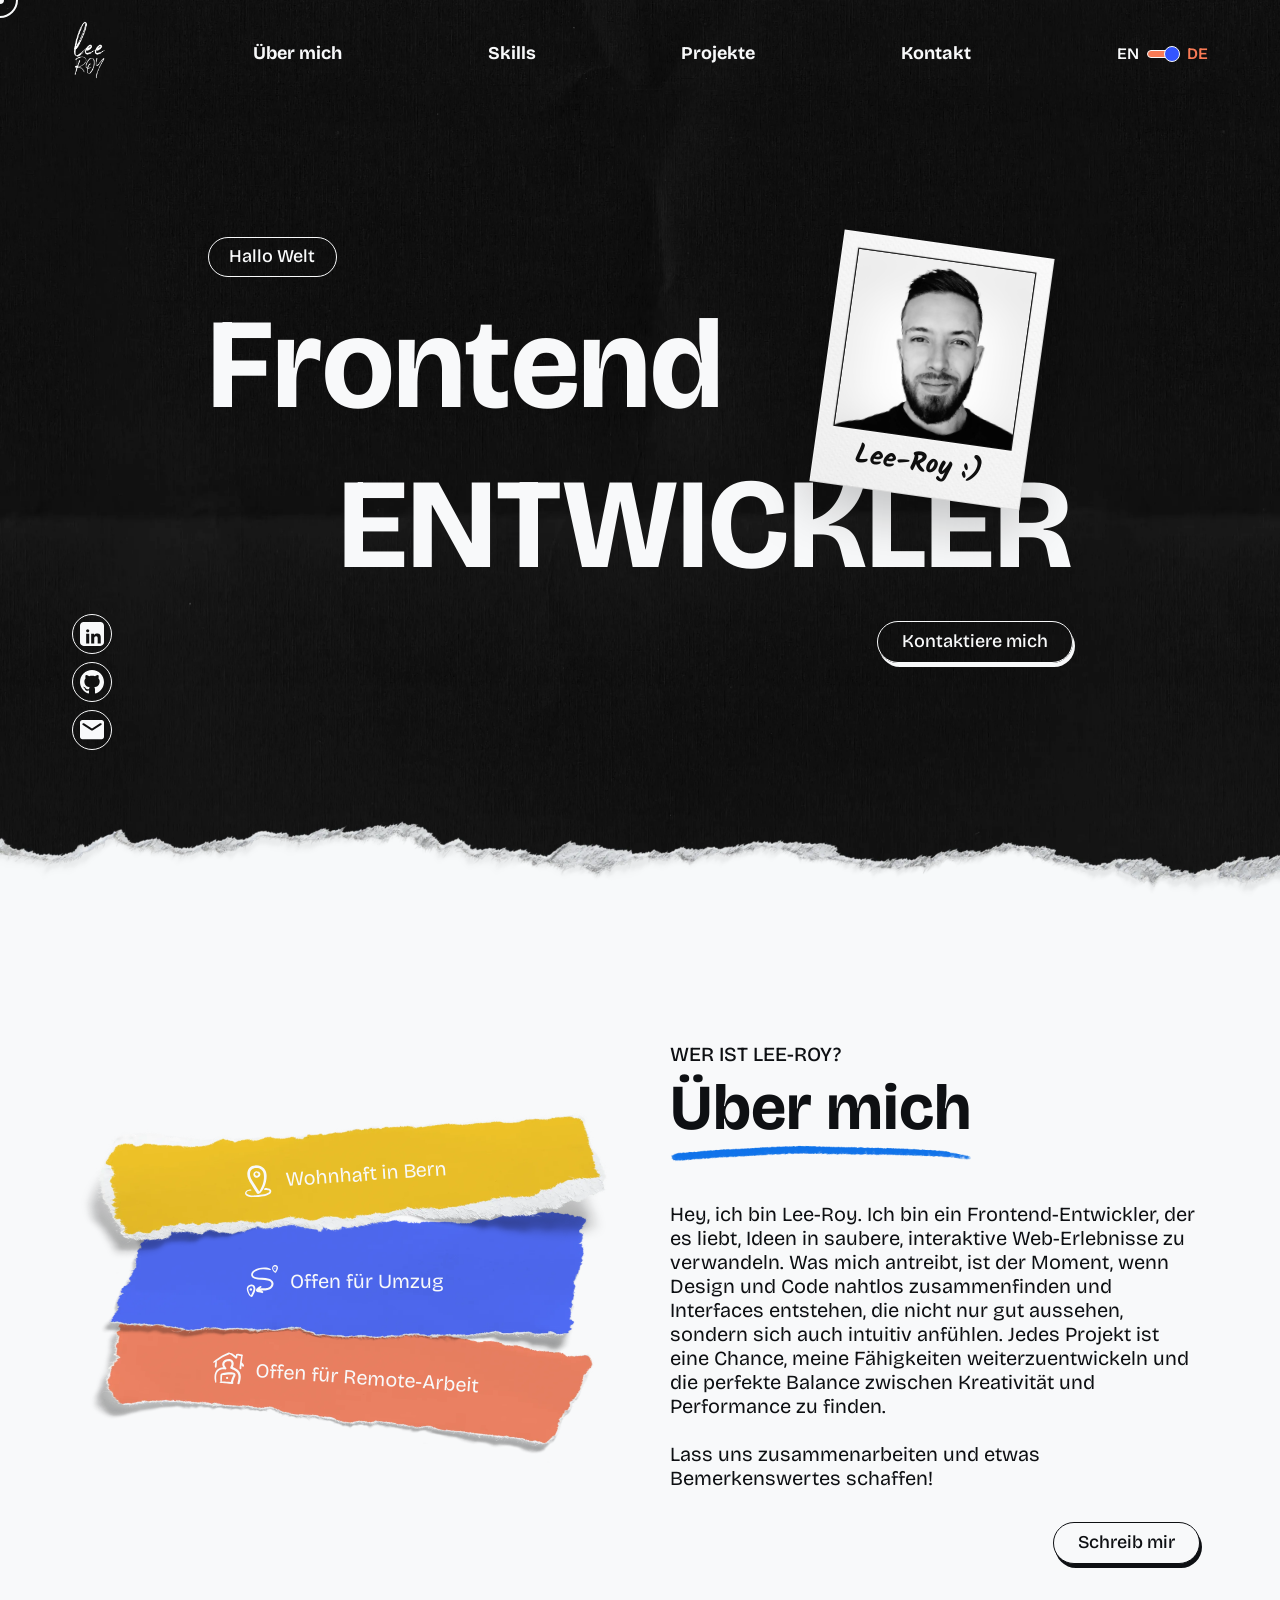
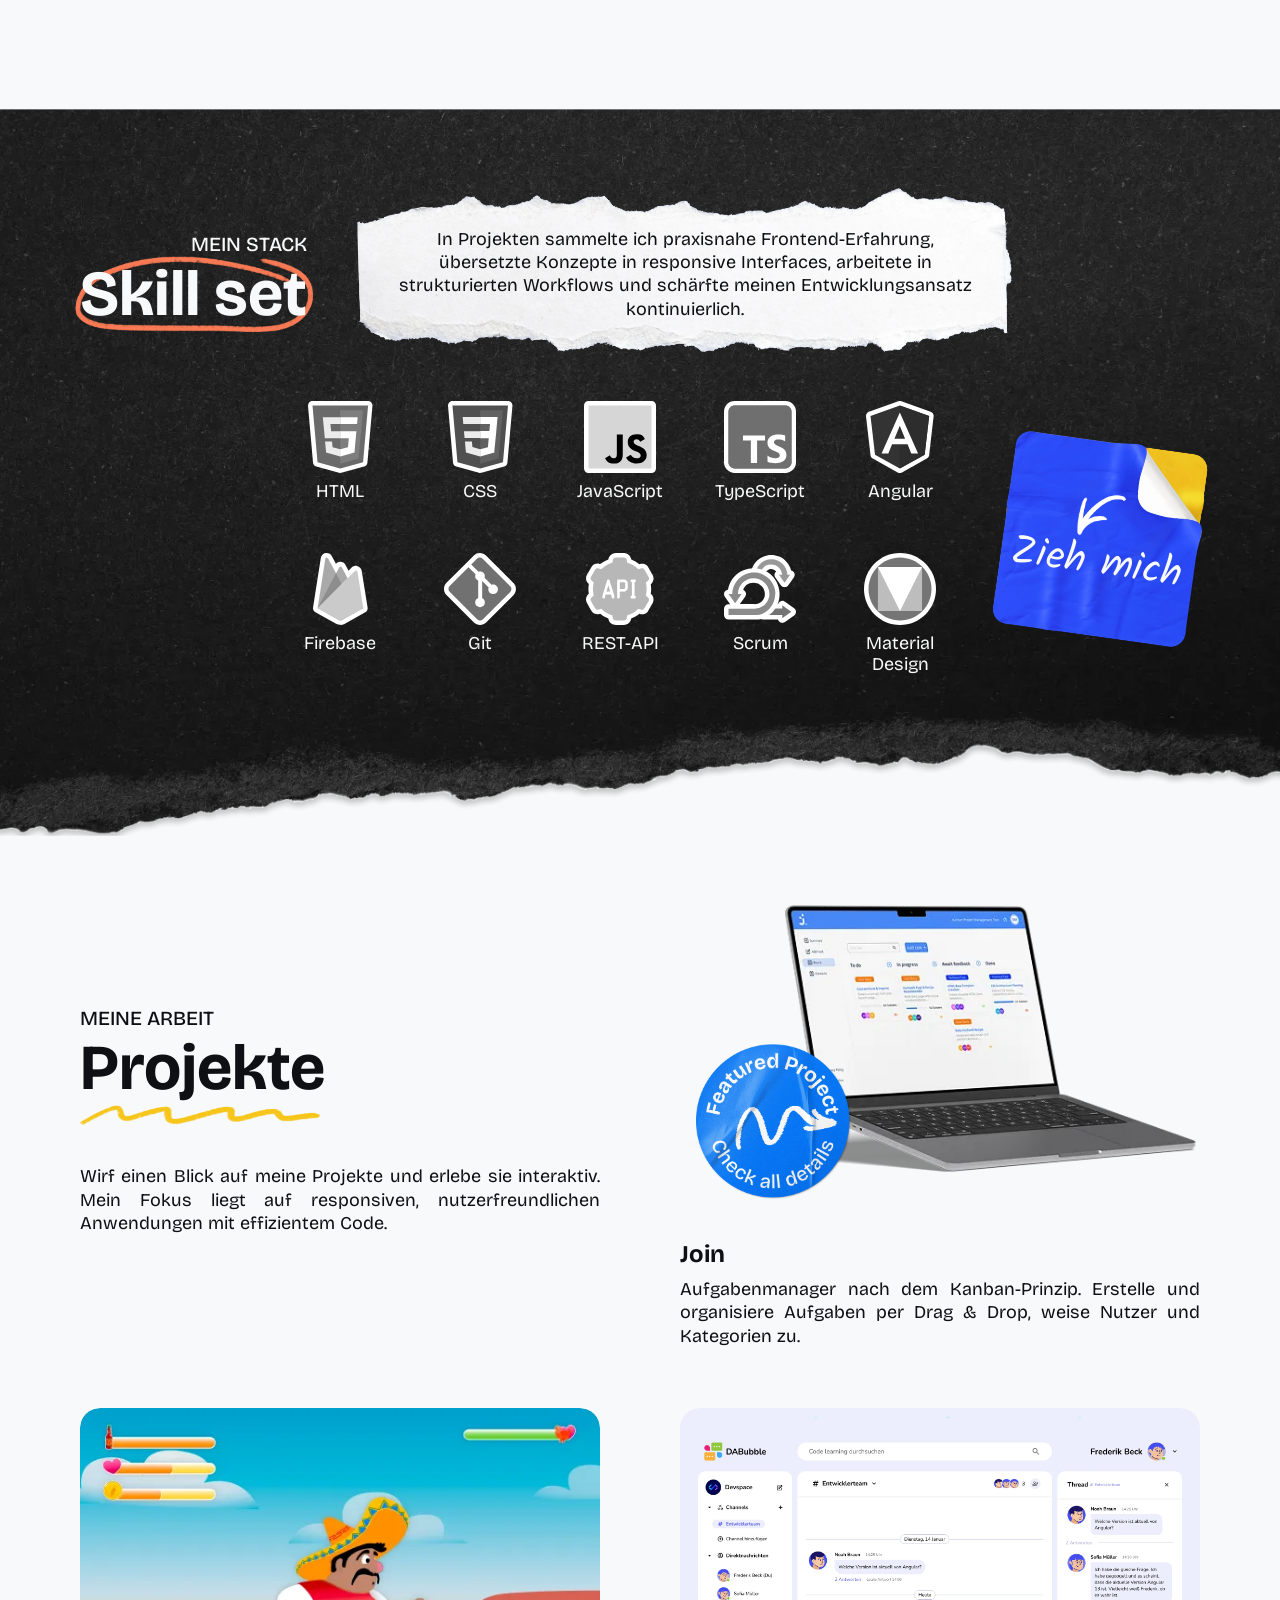
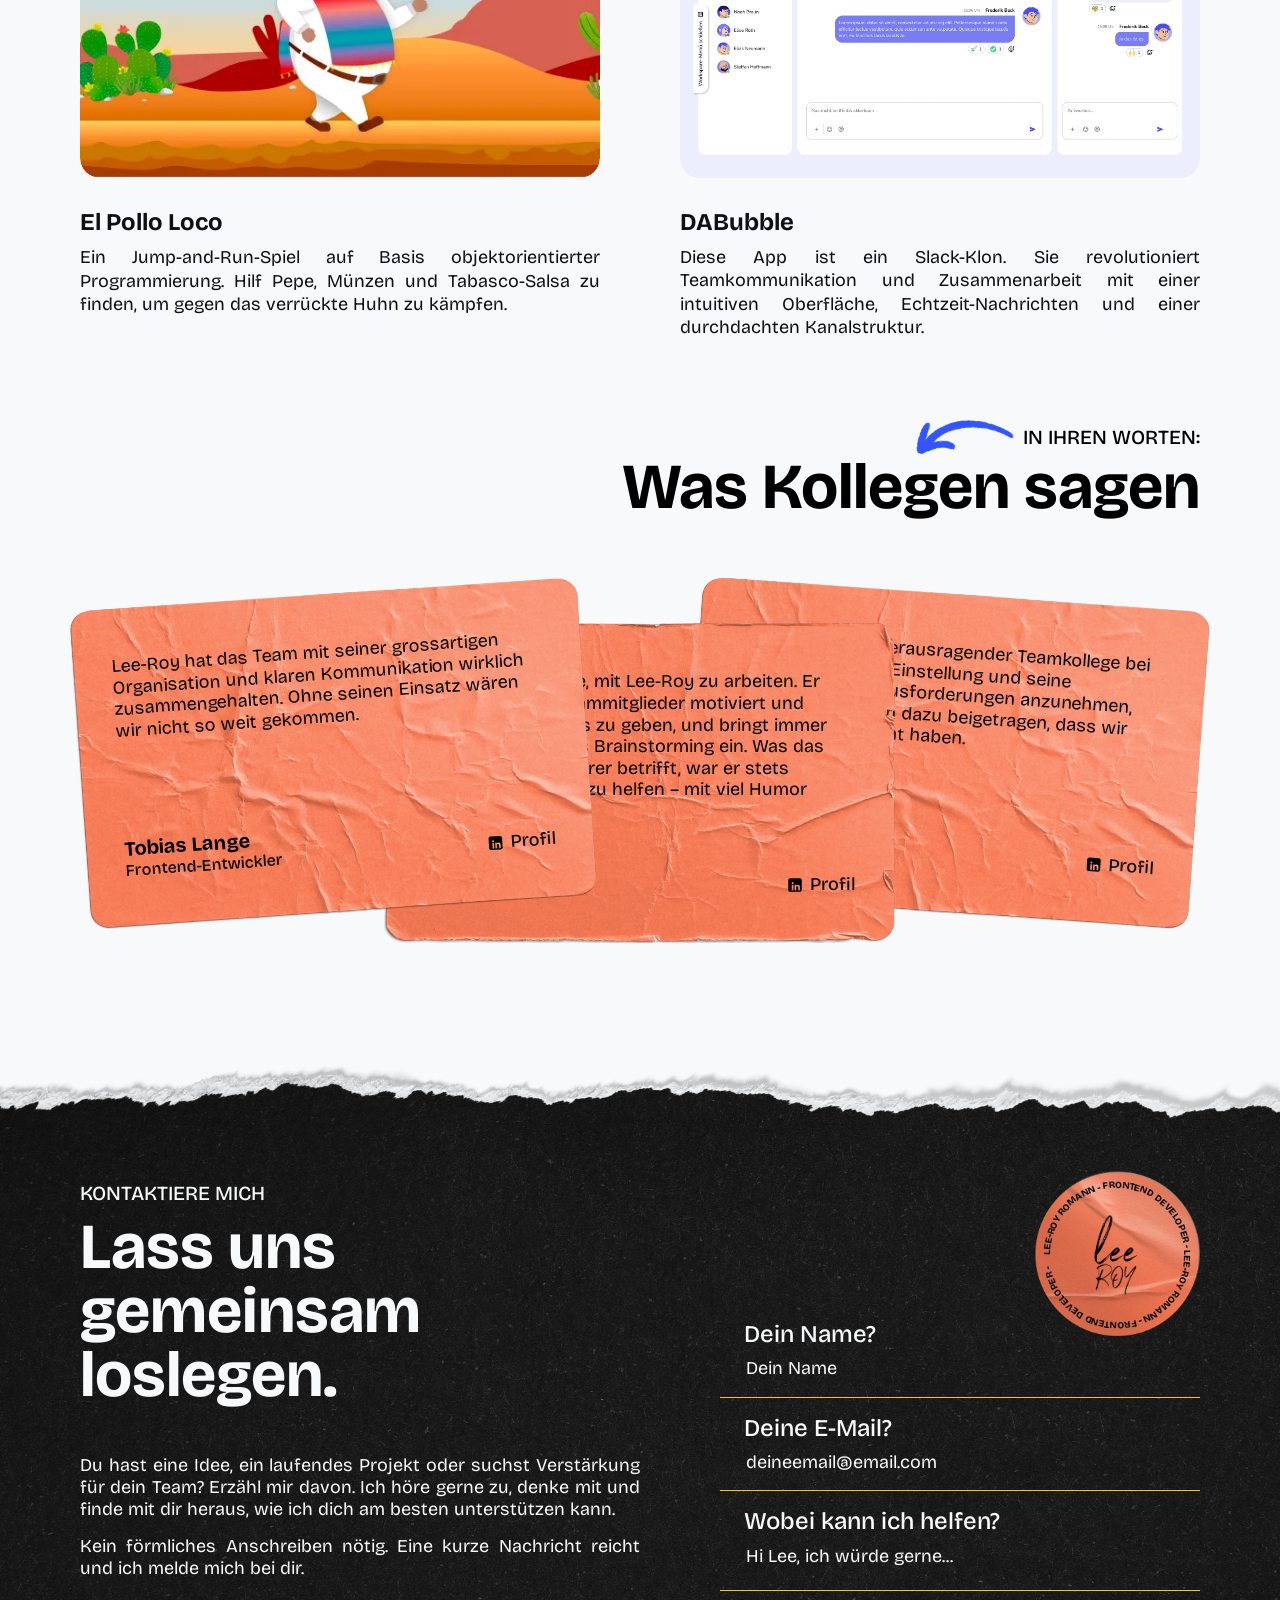
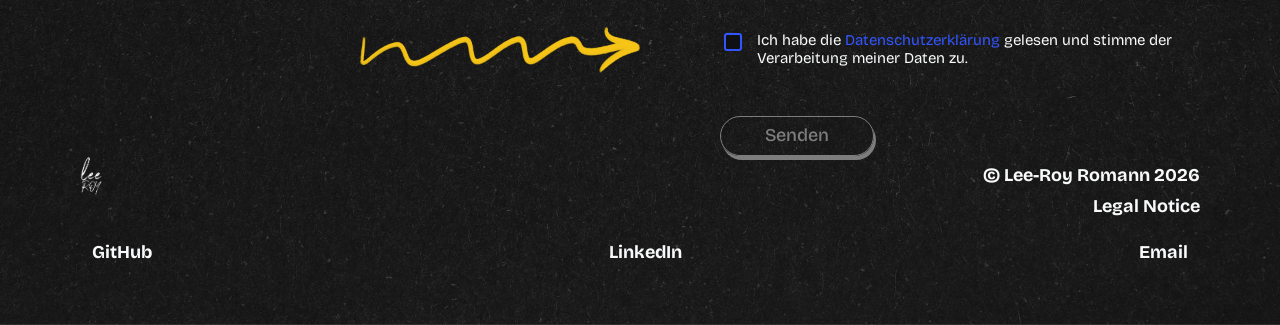
==== commit 2319b124: "refactor: split main.js into separate modules - Extract custom cursor logic into cursor.js - Extract" ====
--- a/index.html
+++ b/index.html
@@ -22,6 +22,8 @@
     <script src="./src/scripts/translation.js" defer></script>
     <script src="./src/scripts/hero.js" defer></script>
     <script src="./src/scripts/email.js" defer></script>
+    <script src="./src/scripts/cursor.js" defer></script>
+    <script src="./src/scripts/contact.js" defer></script>
     <script src="./src/scripts/main.js" defer></script>
 </head>
 
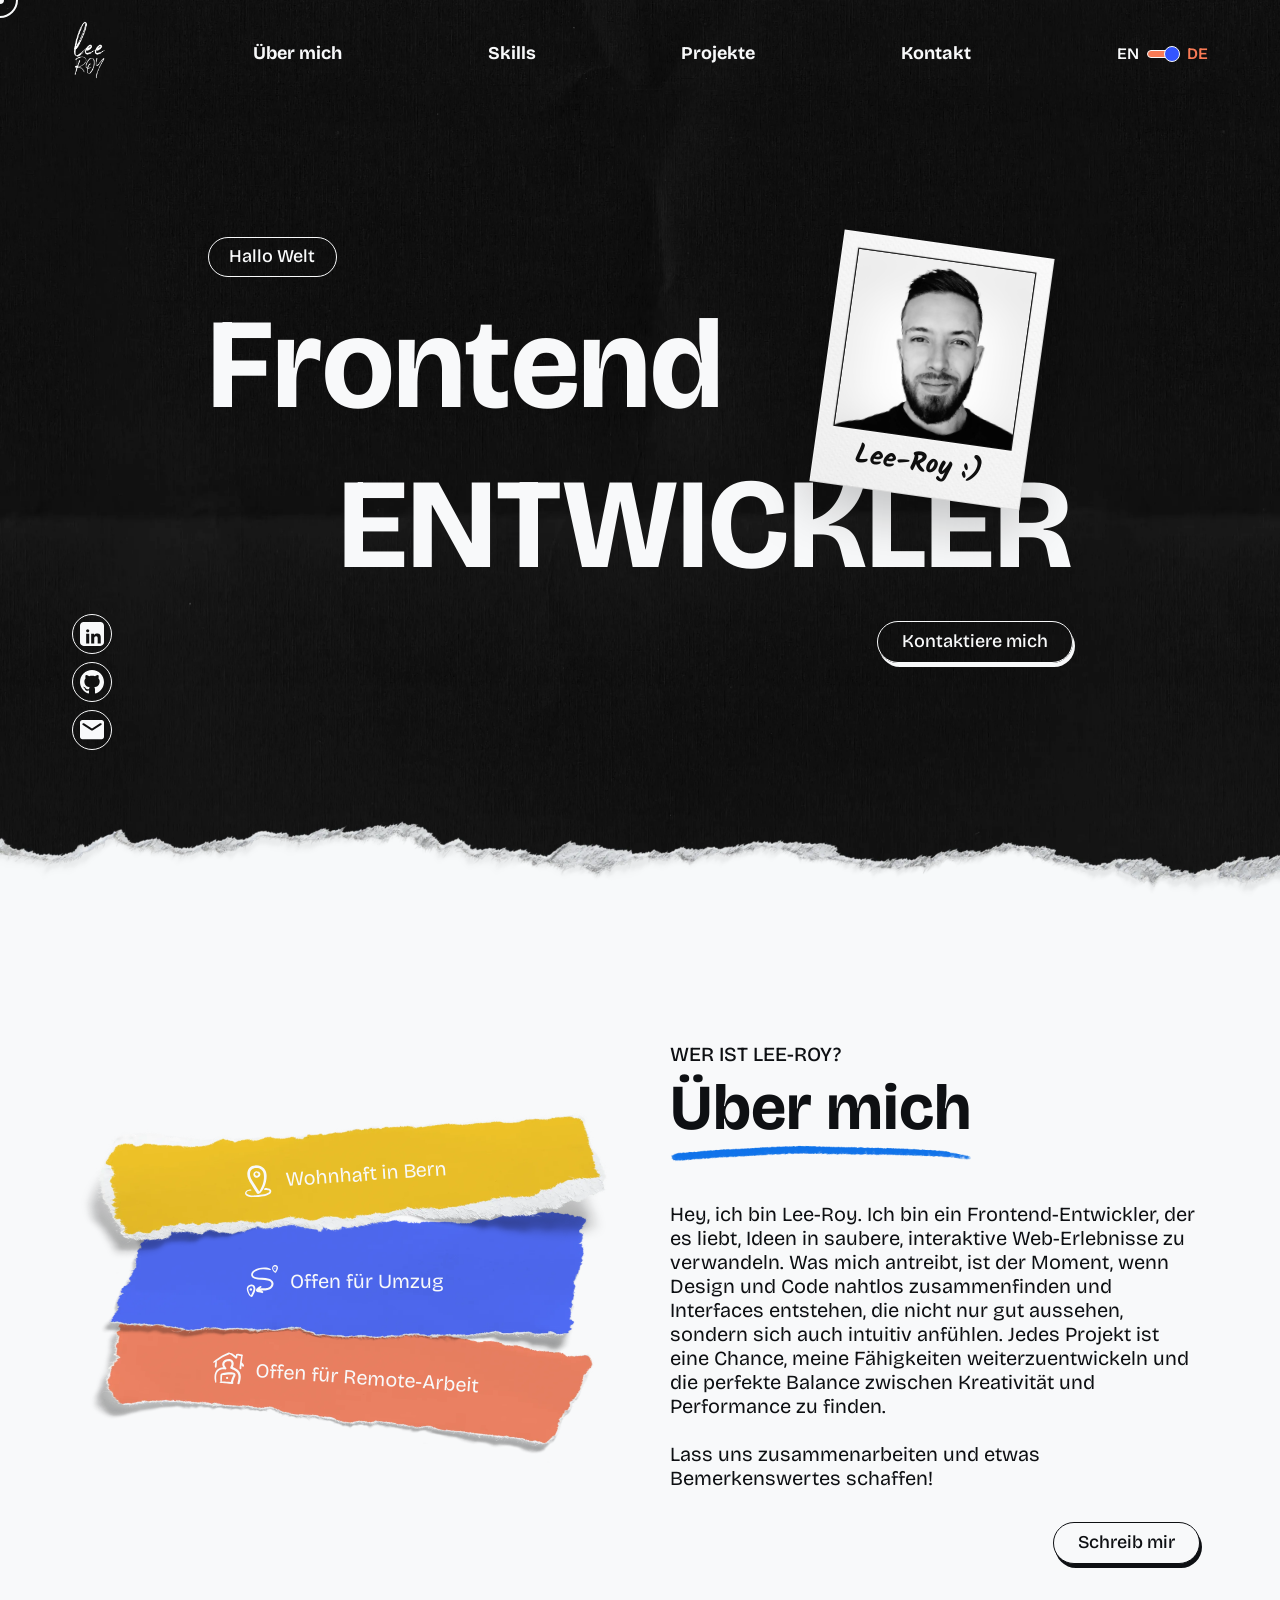
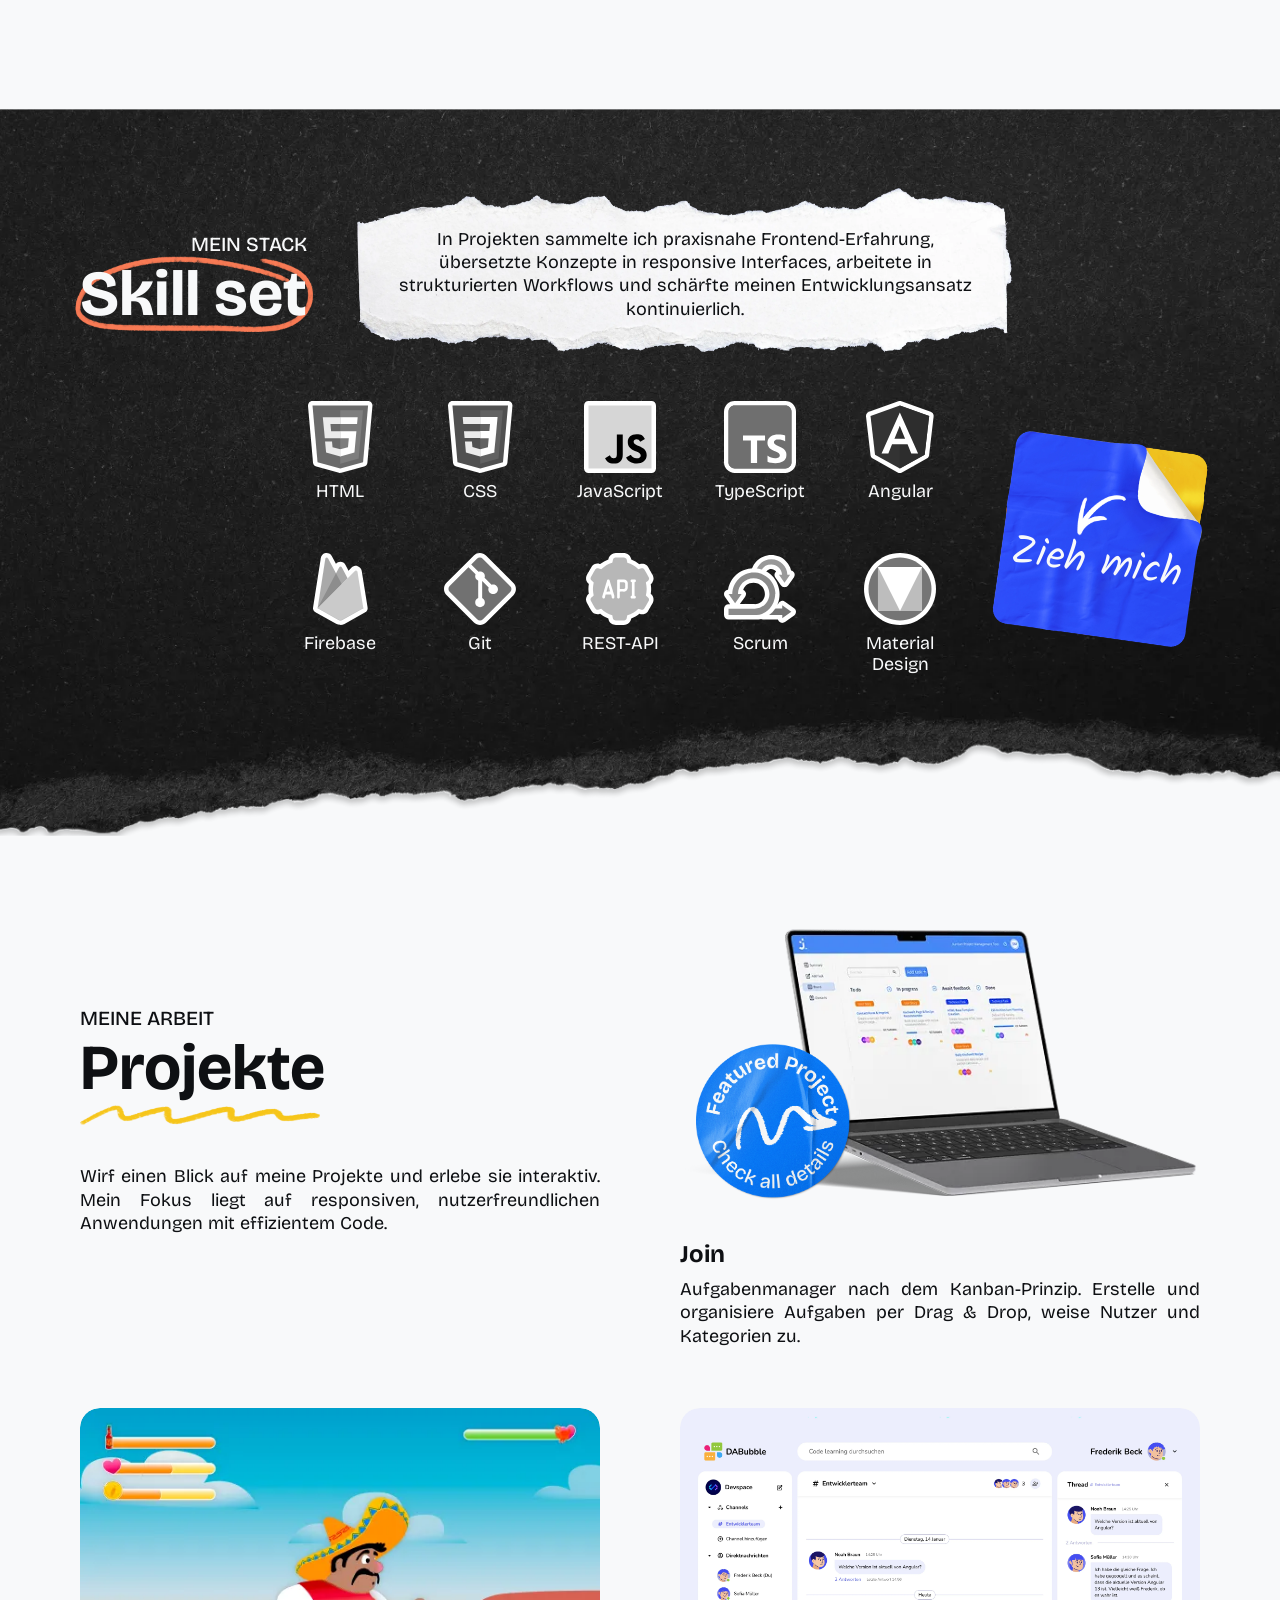
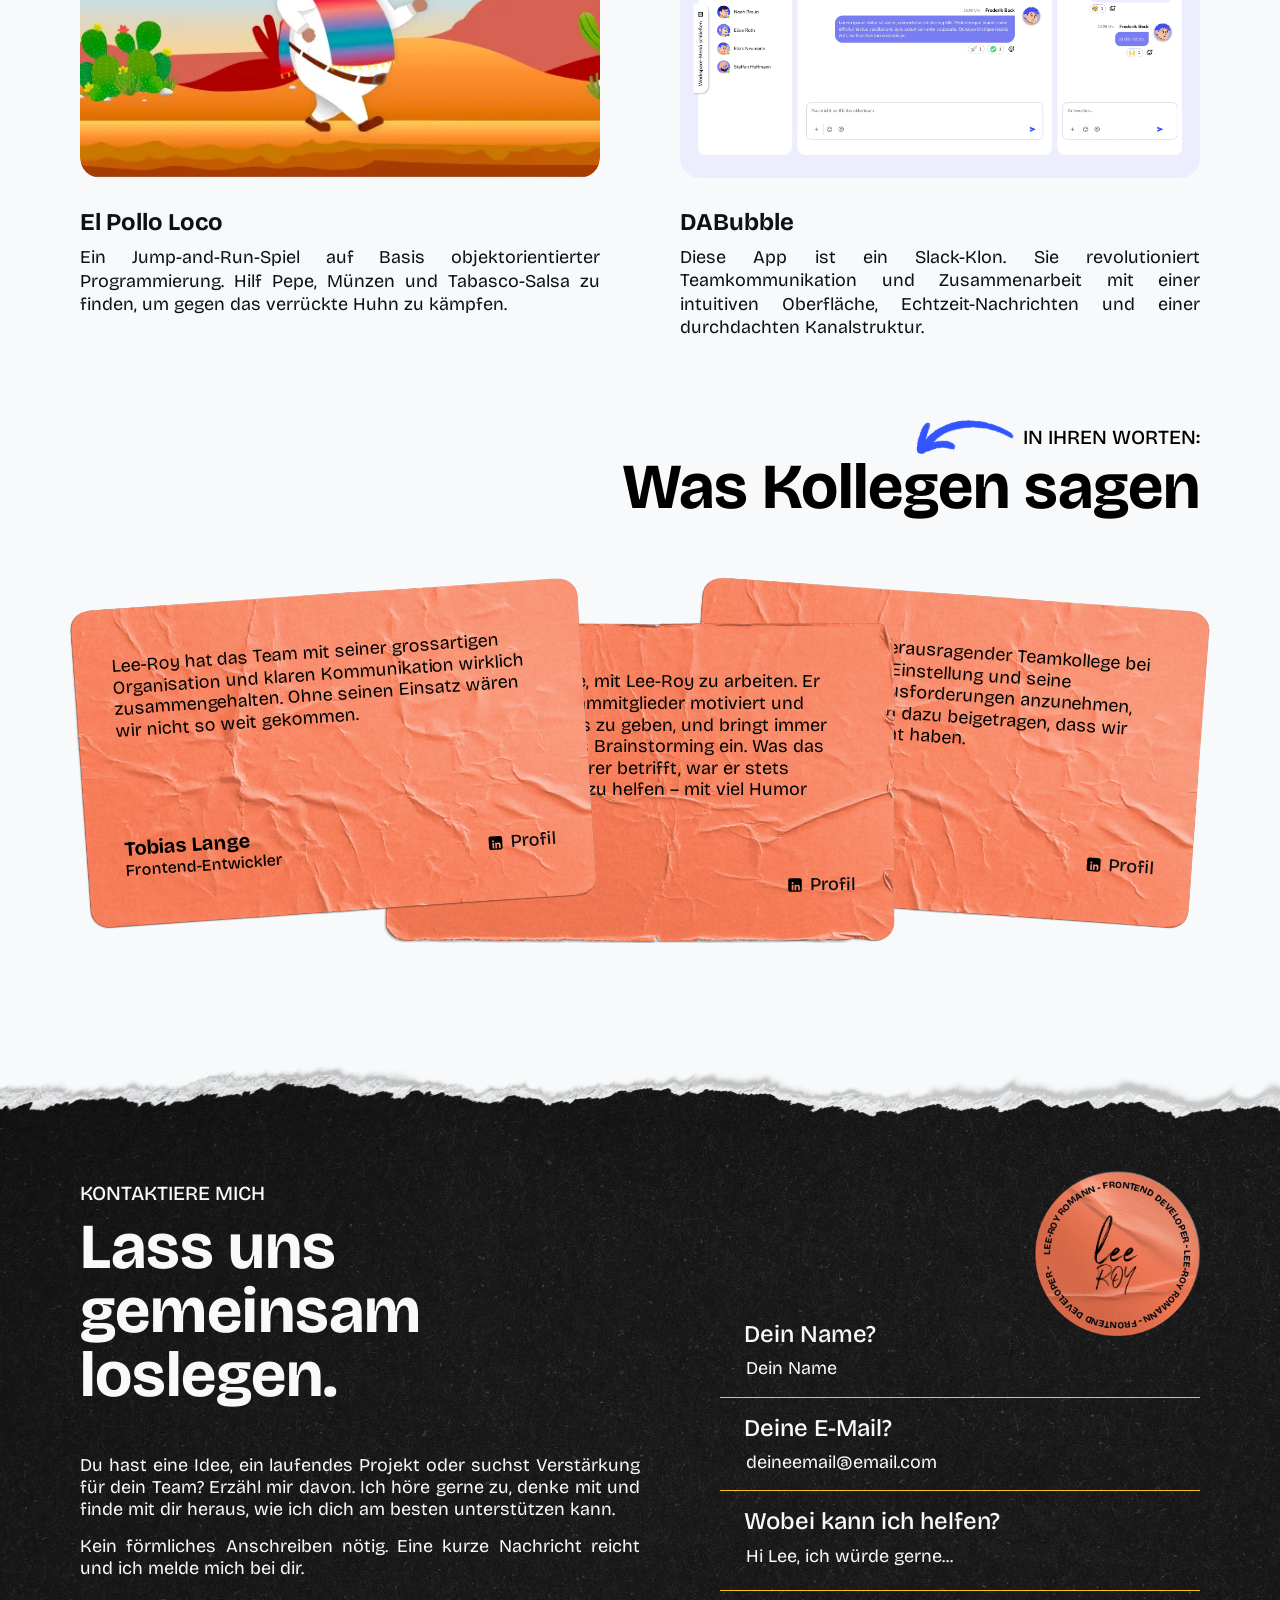
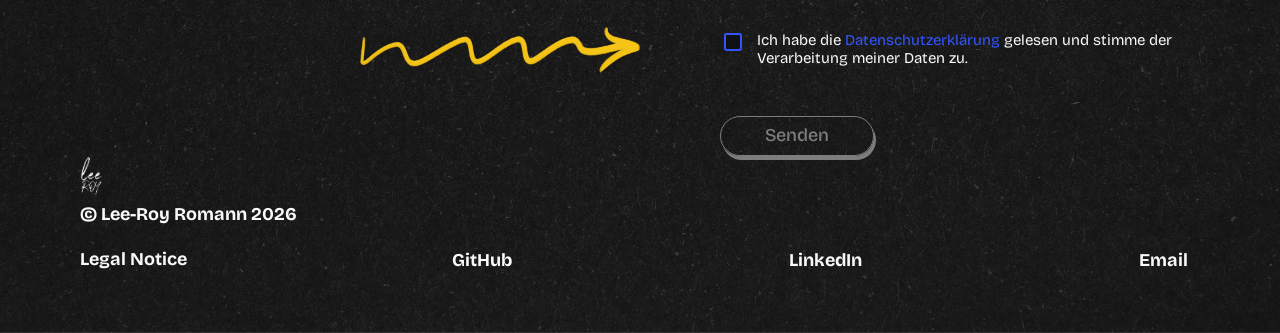
==== commit 7f09d7df: "feat: add hover line animation to Legal Notice footer link - Add line image to both Legal Notice lin" ====
--- a/index.html
+++ b/index.html
@@ -514,10 +514,16 @@
                     <img class="contact__footer-logo" src="./src/assets/logos/lee-roy.webp" alt="Lee-Roy Romann Logo" loading="lazy" />
                     <span class="contact__footer-copyright">&copy; Lee-Roy Romann 2026</span>
                 </div>
-                <a class="contact__footer-link contact__footer-link--legal" href="./src/pages/legal_notice.html">Legal Notice</a>
+                <a class="contact__footer-link contact__footer-link--legal" href="./src/pages/legal_notice.html">
+                    Legal Notice
+                    <img class="contact__footer-link-line" src="./src/assets/img/0_drawn_lines/0_header/line_3.webp" alt="" />
+                </a>
             </div>
             <nav class="contact__footer-links">
-                <a class="contact__footer-link contact__footer-link--legal-desktop" href="./src/pages/legal_notice.html">Legal Notice</a>
+                <a class="contact__footer-link contact__footer-link--legal-desktop" href="./src/pages/legal_notice.html">
+                    Legal Notice
+                    <img class="contact__footer-link-line" src="./src/assets/img/0_drawn_lines/0_header/line_3.webp" alt="" />
+                </a>
                 <div class="contact__icon-roll-wrapper contact__icon-roll-wrapper--github">
                     <a class="contact__footer-link contact__footer-link--icon-roll" href="https://github.com/lee-royromann" target="_blank" rel="noopener noreferrer">GitHub</a>
                 </div>
--- a/src/styles/contact.css
+++ b/src/styles/contact.css
@@ -460,6 +460,35 @@
     color: var(--color-orange);
 }
 
+.contact__footer-link--legal:hover,
+.contact__footer-link--legal-desktop:hover {
+    color: var(--color-white);
+}
+
+/* ---------- Legal Notice Link Line Animation ---------- */
+
+.contact__footer-link--legal,
+.contact__footer-link--legal-desktop {
+    position: relative;
+}
+
+.contact__footer-link-line {
+    position: absolute;
+    width: 105px;
+    height: 42px;
+    left: 50%;
+    bottom: -10px;
+    transform: translateX(-50%);
+    pointer-events: none;
+    clip-path: inset(0 100% 0 0);
+    transition: clip-path 0.3s ease;
+}
+
+.contact__footer-link--legal:hover .contact__footer-link-line,
+.contact__footer-link--legal-desktop:hover .contact__footer-link-line {
+    clip-path: inset(0 0% 0 0);
+}
+
 /* ---------- GitHub Icon Roll ---------- */
 
 /* ---------- Icon Roll (GitHub & LinkedIn) ---------- */
@@ -565,28 +594,6 @@
 
 /* ========== RESPONSIVE ========== */
 
-@media (max-width: 1500px) {
-    .contact__footer-top {
-        flex-direction: column;
-        align-items: flex-end;
-    }
-
-    .contact__footer-top-left {
-        width: 100%;
-        flex-direction: row;
-        align-items: center;
-        justify-content: space-between;
-    }
-
-    .contact__footer-link--legal {
-        display: inline;
-    }
-
-    .contact__footer-link--legal-desktop {
-        display: none;
-    }
-}
-
 @media (max-width: 1380px) {
     .contact {
         padding: 120px 80px 60px;
@@ -682,24 +689,28 @@
     }
 
     .contact__footer-top {
-        flex-direction: column;
-        align-items: flex-start;
-        margin-bottom: 42px;
+        flex-direction: row;
+        align-items: center;
+        justify-content: space-between;
+        margin-bottom: 50px;
     }
 
     .contact__footer-top-left {
         flex-direction: row;
         align-items: center;
-        width: 100%;
-        justify-content: space-between;
+    }
+
+    .contact__footer-link--legal {
+        display: inline;
+    }
+
+    .contact__footer-link--legal-desktop {
+        display: none;
     }
 
     .contact__footer-links {
+        justify-content: center;
         gap: 32px;
-    }
-
-    .contact__footer-link {
-        font-weight: 500;
     }
 }
 
@@ -712,9 +723,7 @@
 @media (max-width: 500px) {
     .contact__footer-top {
         flex-direction: column;
-        align-items: flex-start;
-        margin-bottom: 60px;
-        gap: 14px;
+        gap: 12px;
     }
 
     .contact__footer-top-left {
@@ -727,9 +736,21 @@
     }
 
     .contact__footer-links {
-        justify-content: space-between;
-        gap: 0;
-        padding: 0 10px;
+        margin-top: 8px;
+    }
+
+    .toast {
+        max-width: calc(100vw - 40px);
+        padding: 12px 20px;
+        font-size: 14px;
+        gap: 8px;
+        border-radius: 16px;
+        white-space: nowrap;
+    }
+
+    .toast__icon {
+        width: 18px;
+        height: 18px;
     }
 }
 
@@ -740,6 +761,12 @@
 
     .contact__text {
         margin-top: 32px;
+    }
+
+    .contact__footer-links {
+        width: 100%;
+        justify-content: space-between;
+        gap: 0;
     }
 }
 
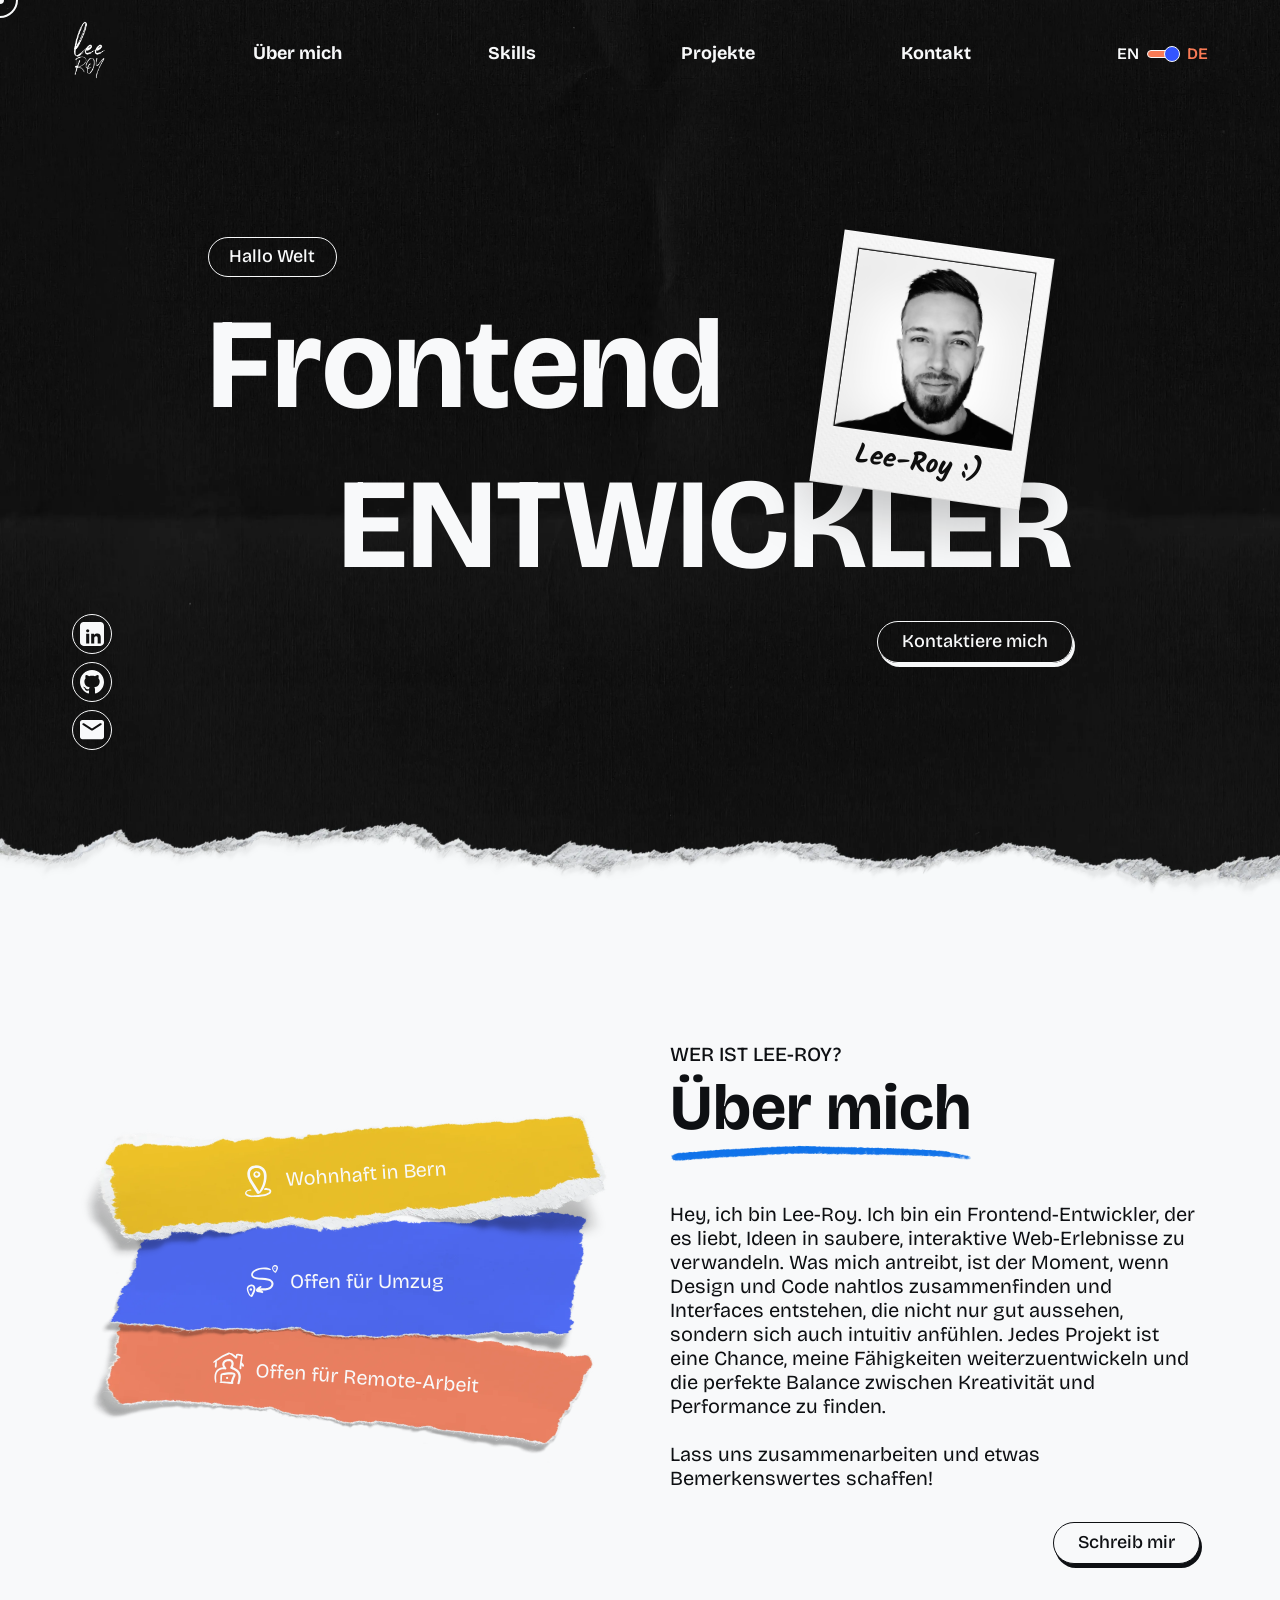
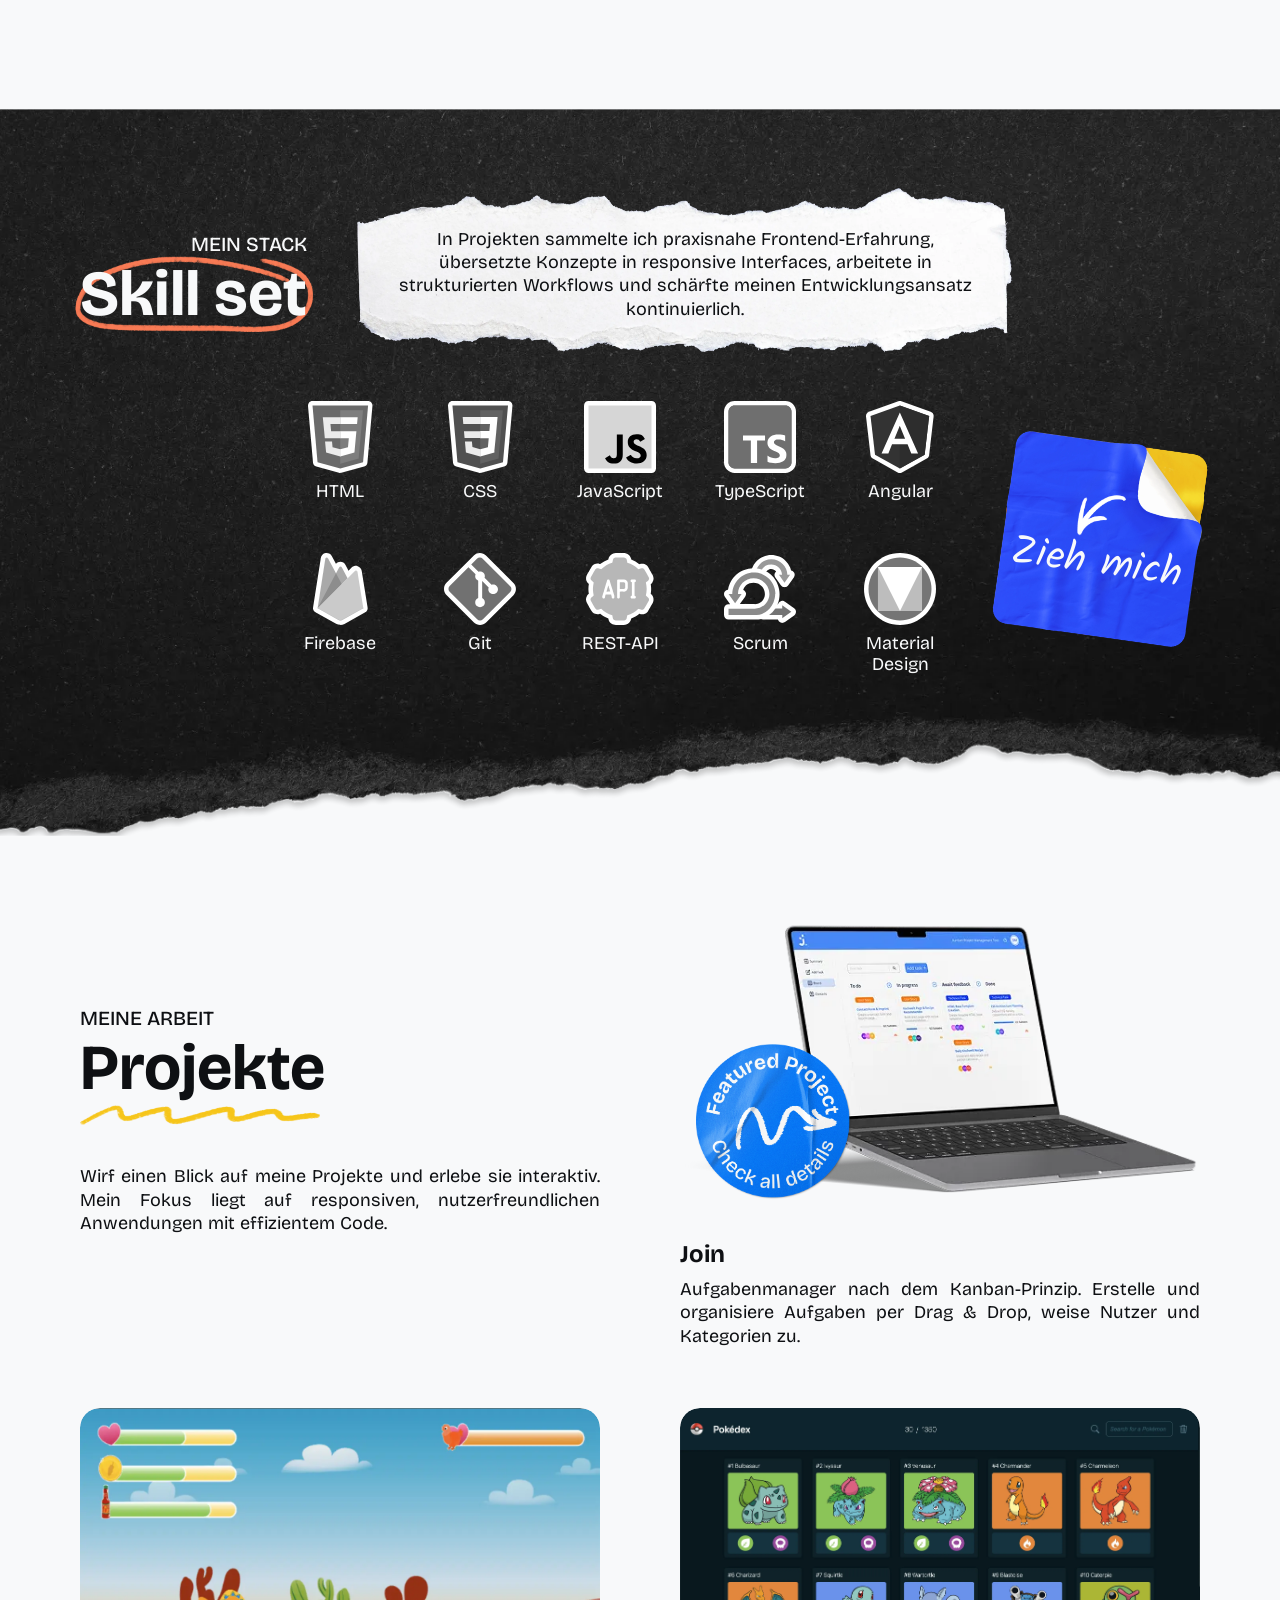
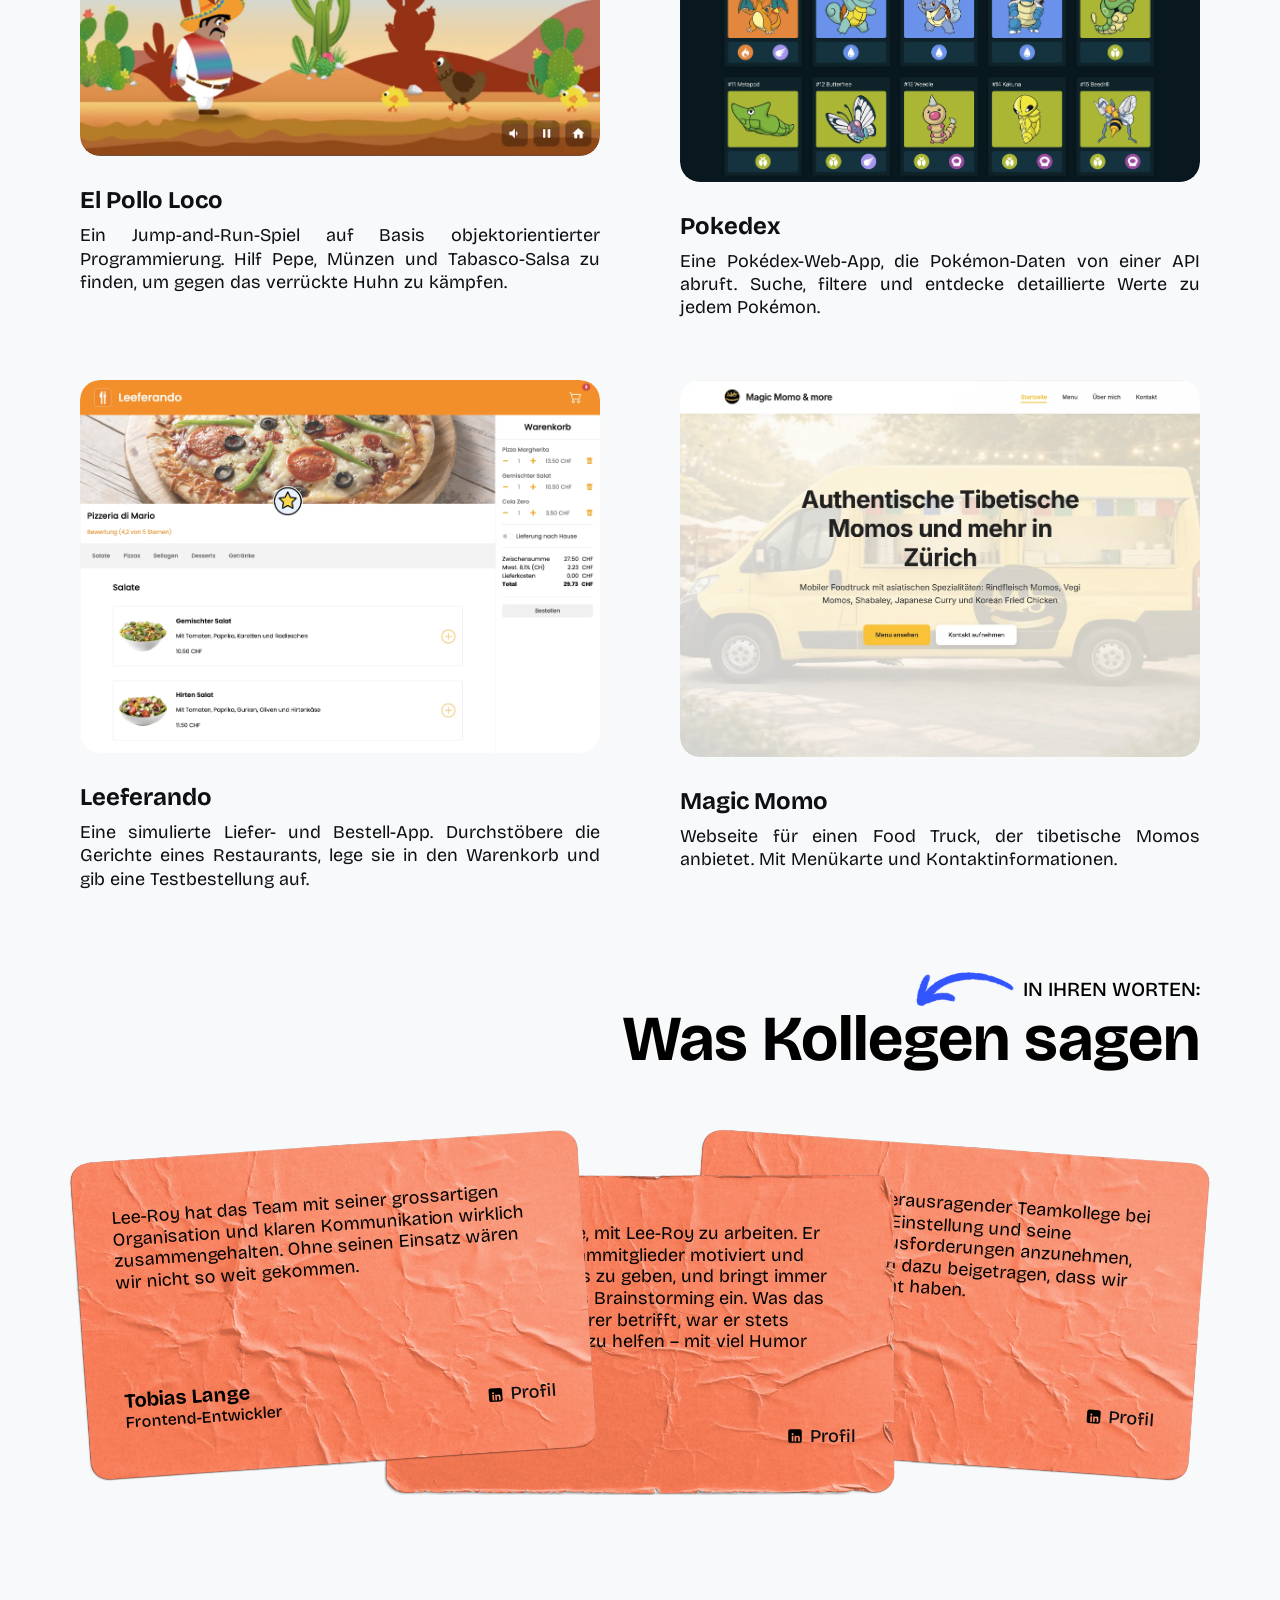
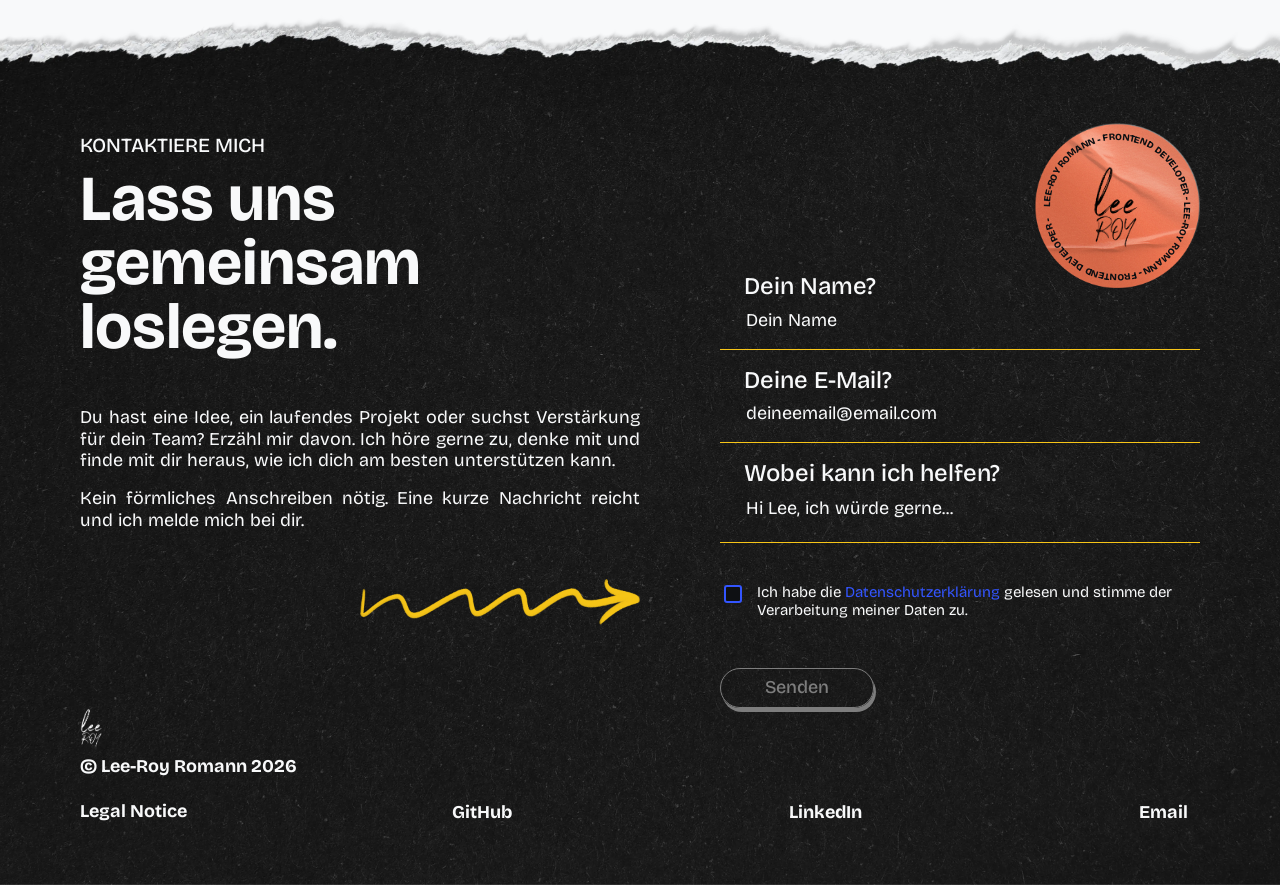
==== commit 68fd7abe: "feat: replace DABubble with Pokedex, Leeferando and Magic Momo projects - Add Pokedex, Leeferando an" ====
--- a/index.html
+++ b/index.html
@@ -350,15 +350,44 @@
                 </div>
             </div>
 
-            <!-- Right: DABubble -->
+            <!-- Right: Pokedex -->
             <div class="projects__card">
                 <div class="projects__card-image">
-                    <img class="projects__card-img" src="./src/assets/img/4_projects/da_bubble.webp" alt="DABubble project preview" loading="lazy" />
+                    <img class="projects__card-img" src="./src/assets/img/4_projects/pokedex.webp" alt="Pokedex project preview" loading="lazy" />
                     <a class="projects__card-btn" href="#" data-lang-key="projects.btn">Project details</a>
                 </div>
                 <div class="projects__card-content">
-                    <h3 class="projects__card-title">DABubble</h3>
-                    <p class="projects__card-text" data-lang-key="projects.dabubble.text">This App is a Slack Clone App. It revolutionizes team communication and collaboration with its intuitive interface, real-time messaging, and robust channel organization.</p>
+                    <h3 class="projects__card-title">Pokedex</h3>
+                    <p class="projects__card-text" data-lang-key="projects.pokedex.text">A Pokédex web app that fetches Pokémon data from an API. Search, filter and explore detailed stats for each Pokémon.</p>
+                    <a class="projects__card-btn projects__card-btn--mobile" href="#" data-lang-key="projects.btn">Project details</a>
+                </div>
+            </div>
+        </div>
+
+        <!-- Third Row: Leeferando & Placeholder -->
+        <div class="projects__row">
+            <!-- Left: Leeferando -->
+            <div class="projects__card">
+                <div class="projects__card-image">
+                    <img class="projects__card-img" src="./src/assets/img/4_projects/leeferando.webp" alt="Leeferando project preview" loading="lazy" />
+                    <a class="projects__card-btn" href="#" data-lang-key="projects.btn">Project details</a>
+                </div>
+                <div class="projects__card-content">
+                    <h3 class="projects__card-title">Leeferando</h3>
+                    <p class="projects__card-text" data-lang-key="projects.leeferando.text">A simulated food delivery and ordering app. Browse a restaurant's dishes, add them to your cart and place a test order.</p>
+                    <a class="projects__card-btn projects__card-btn--mobile" href="#" data-lang-key="projects.btn">Project details</a>
+                </div>
+            </div>
+
+            <!-- Right: Magic Momo -->
+            <div class="projects__card">
+                <div class="projects__card-image">
+                    <img class="projects__card-img" src="./src/assets/img/4_projects/magic-momo.webp" alt="Magic Momo project preview" loading="lazy" />
+                    <a class="projects__card-btn" href="#" data-lang-key="projects.btn">Project details</a>
+                </div>
+                <div class="projects__card-content">
+                    <h3 class="projects__card-title">Magic Momo</h3>
+                    <p class="projects__card-text" data-lang-key="projects.momo.text">Website for a food truck serving Tibetan momos. Features a menu and contact information.</p>
                     <a class="projects__card-btn projects__card-btn--mobile" href="#" data-lang-key="projects.btn">Project details</a>
                 </div>
             </div>
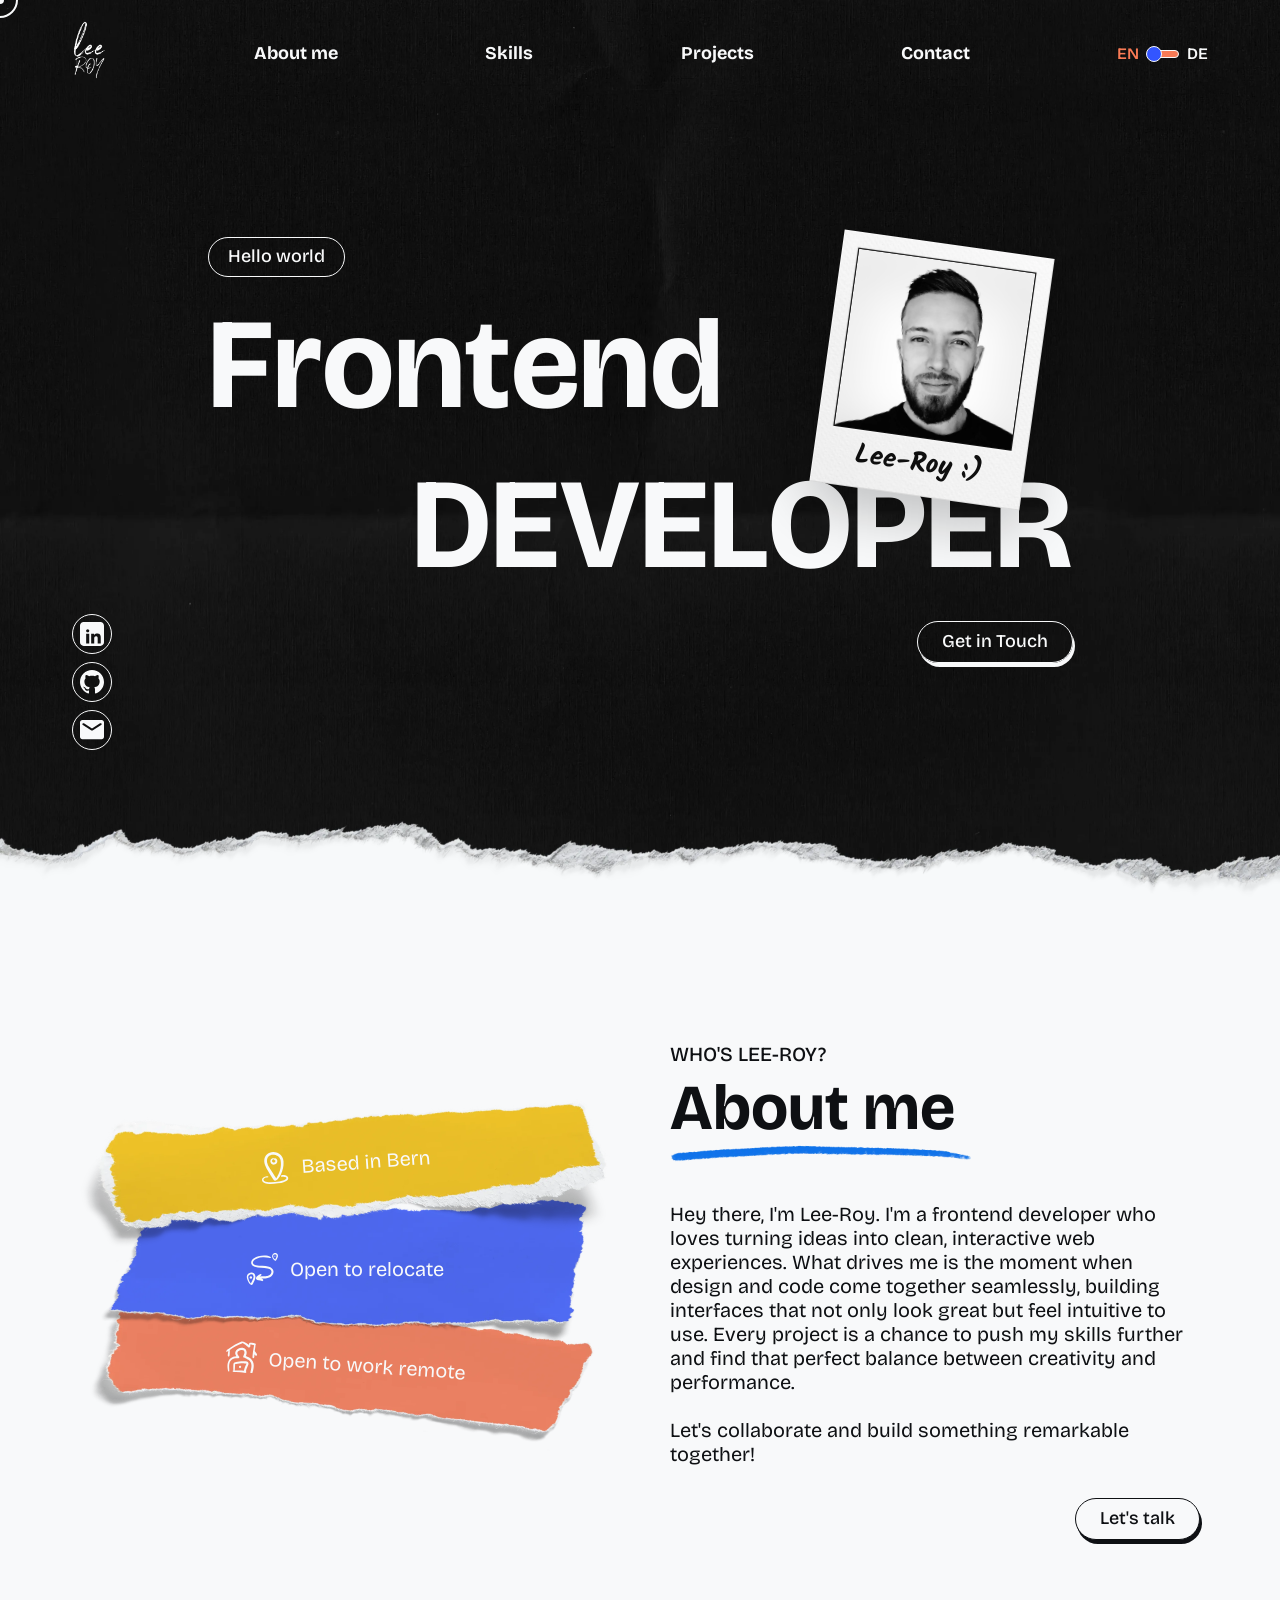
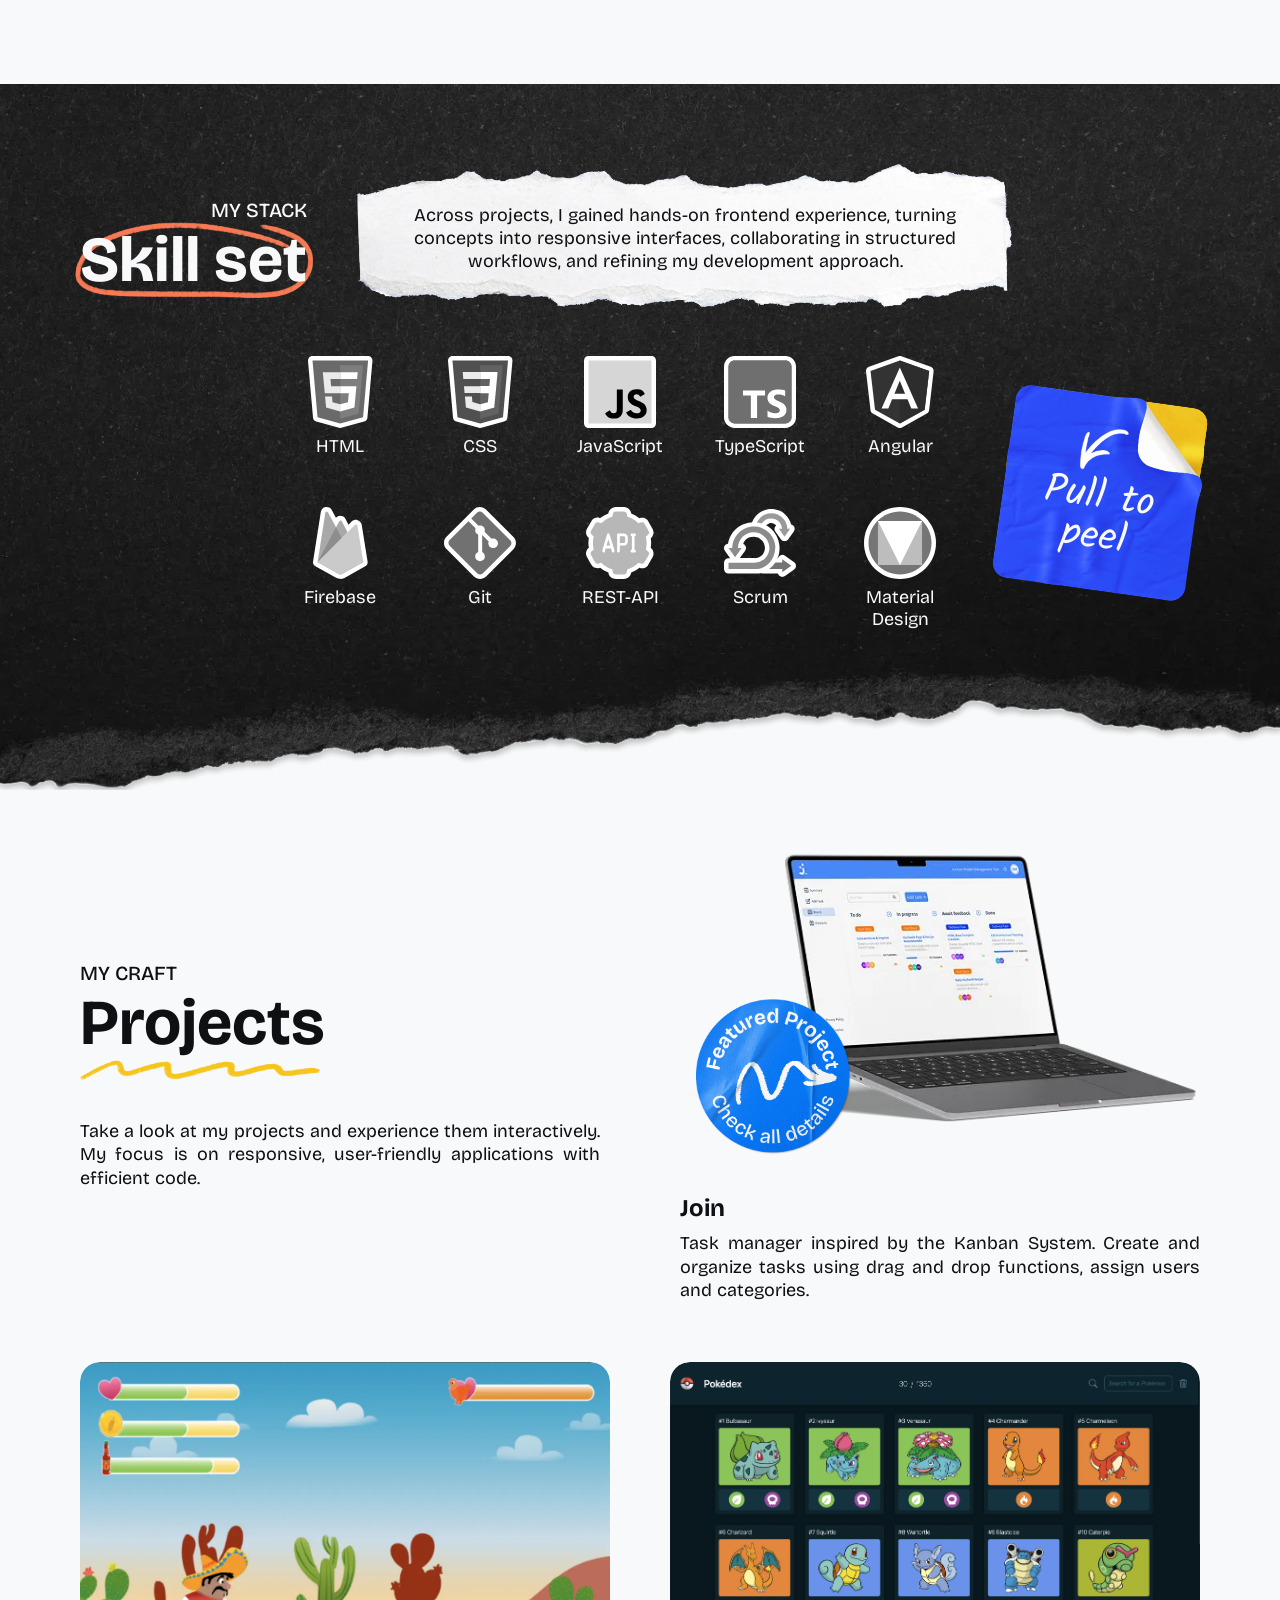
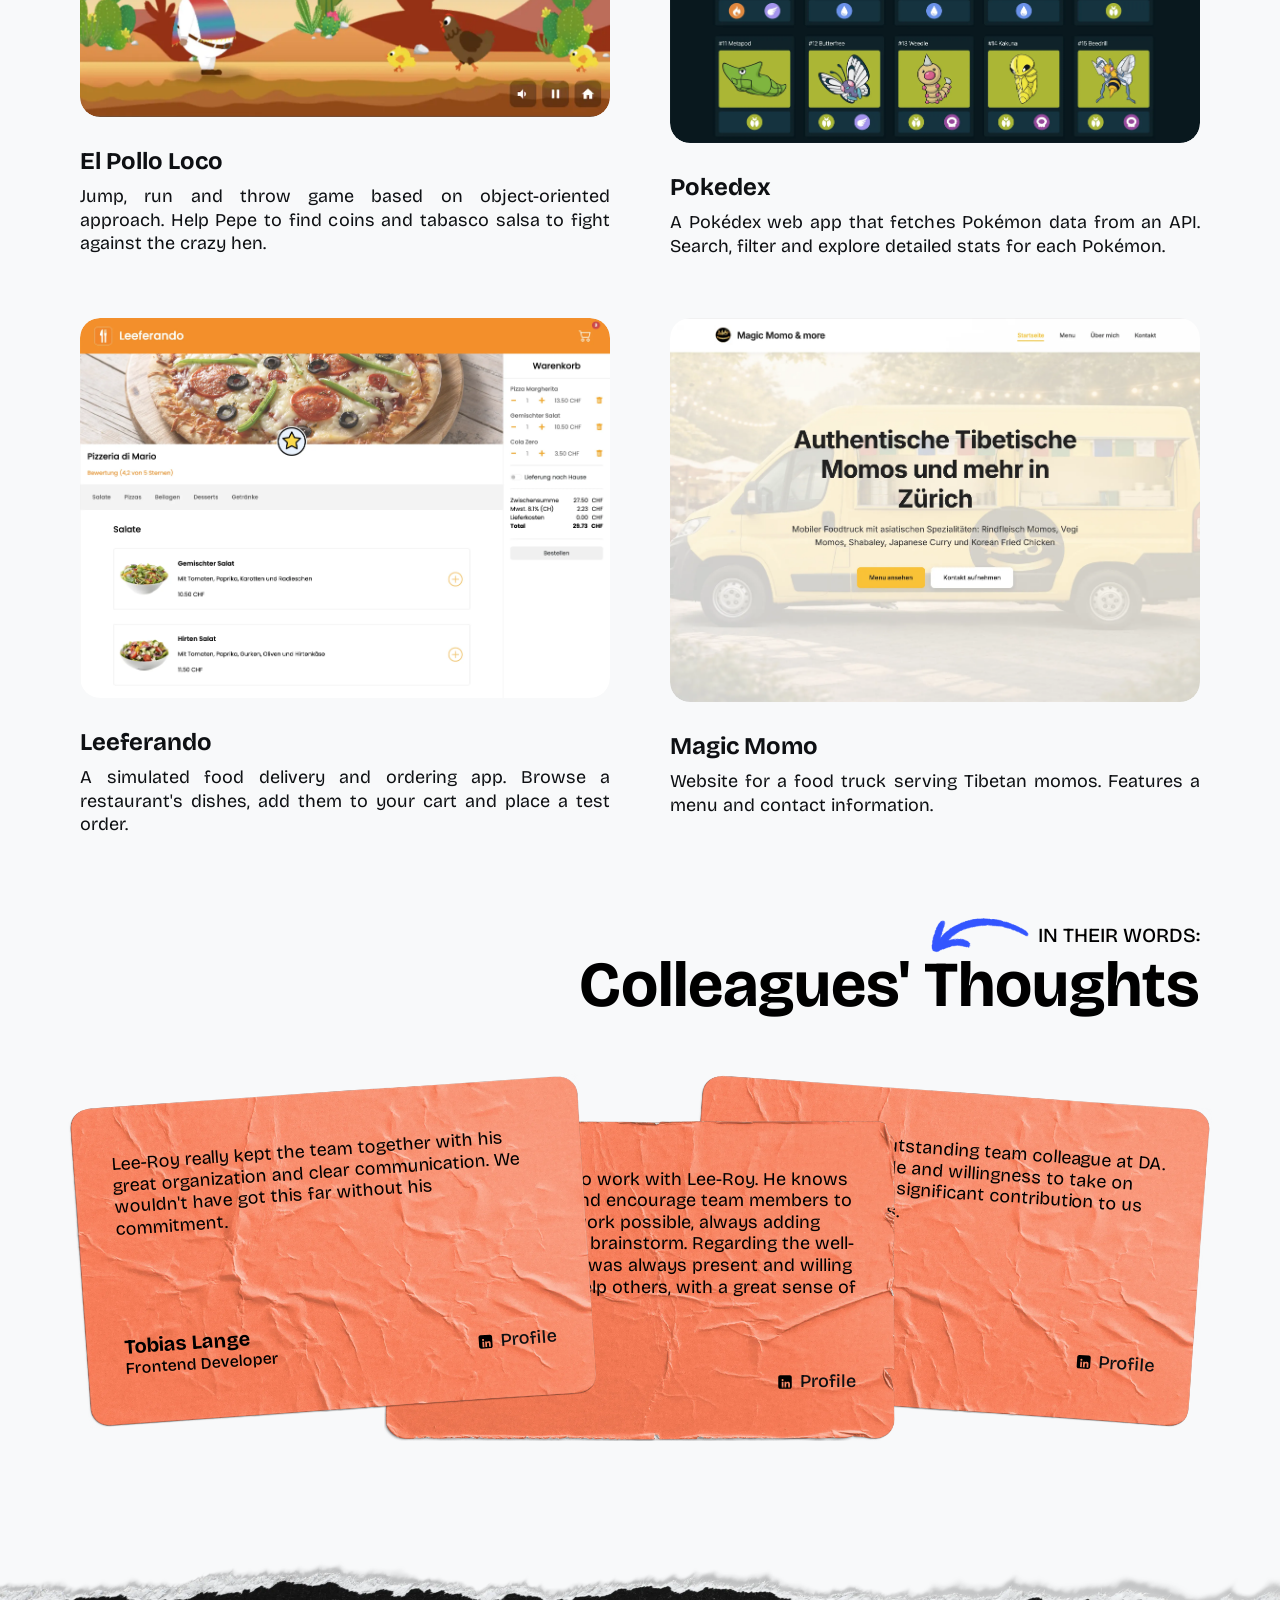
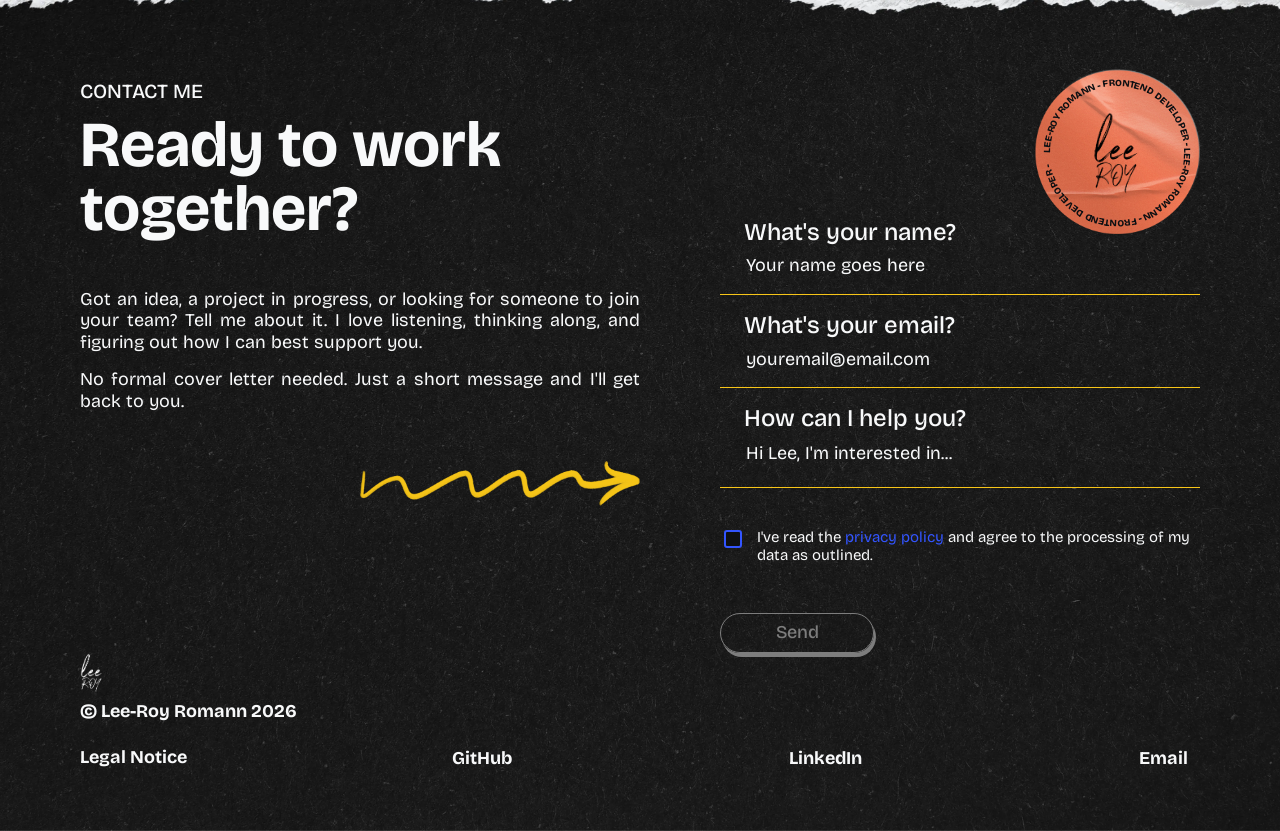
==== commit 4d347f12: "fix: correct El Pollo Loco image path - Rename el_pollo_loco.webp to pollo_loco.webp - Update image " ====
--- a/index.html
+++ b/index.html
@@ -340,7 +340,7 @@
             <!-- Left: El Pollo Loco -->
             <div class="projects__card">
                 <div class="projects__card-image">
-                    <img class="projects__card-img" src="./src/assets/img/4_projects/el_pollo_loco.webp" alt="El Pollo Loco project preview" loading="lazy" />
+                    <img class="projects__card-img" src="./src/assets/img/4_projects/pollo_loco.webp" alt="El Pollo Loco project preview" loading="lazy" />
                     <a class="projects__card-btn" href="#" data-lang-key="projects.btn">Project details</a>
                 </div>
                 <div class="projects__card-content">
--- a/src/styles/hero.css
+++ b/src/styles/hero.css
@@ -188,6 +188,7 @@
     display: block;
     font-size: 128px;
     font-weight: 700;
+    white-space: nowrap;
 }
 
 .hero__title-line--top {
--- a/src/styles/about.css
+++ b/src/styles/about.css
@@ -187,11 +187,11 @@
 }
 
 /* Stack vertically: content first, papers below */
-@media (max-width: 980px) {
+@media (max-width: 1045px) {
     .about {
         flex-direction: column;
         align-items: stretch;
-        padding: 40px 40px;
+        padding: 40px 48px;
         gap: 32px;
     }
 
@@ -212,7 +212,7 @@
 /* Tighten spacing for tablets */
 @media (max-width: 740px) {
     .about {
-        padding: 24px 24px;
+        padding: 24px 40px;
         gap: 24px;
     }
 
@@ -268,3 +268,15 @@
         margin-top: -15px;
     }
 }
+
+@media (max-width: 560px) {
+    .about {
+        padding: 24px 24px;
+    }
+}
+
+@media (max-width: 400px) {
+    .about {
+        padding: 24px 16px;
+    }
+}
--- a/src/styles/skills.css
+++ b/src/styles/skills.css
@@ -554,19 +554,6 @@
     .skills__label {
         font-size: 13px;
     }
-
-    /* .skills__peel-off {
-        height: 140px;
-    }
-
-    .skills__peel-text {
-        font-size: 28px;
-        line-height: 28px;
-    }
-
-    .skills__peel-arrow {
-        height: 26px;
-    } */
 }
 
 @media (max-width: 500px) {
@@ -626,7 +613,7 @@
 
 @media (max-width: 360px) {
     .skills {
-        padding: 32px 20px 80px;
+        padding: 32px 16px 80px;
     }
 
     .skills__title {
--- a/src/styles/projects.css
+++ b/src/styles/projects.css
@@ -5,6 +5,7 @@
     width: 100%;
     padding: 100px 120px;
     background-color: var(--color-light);
+    scroll-margin-top: -30px;
 }
 
 /* ---------- 2-Column Layout ---------- */
@@ -104,12 +105,18 @@
 }
 
 .projects__card-image:hover .projects__card-img {
-    transform: scale(1.1);
+    transform: scale(1.05);
 }
 
 /* ---------- Floating Animation (Join) ---------- */
 
+.projects__card-image--float {
+    height: auto;
+}
+
 .projects__card-image--float .projects__card-img {
+    height: auto;
+    object-fit: initial;
     transition: transform 0.3s ease;
     transform-origin: top center;
 }
@@ -218,18 +225,30 @@
     .projects {
         padding: 80px 80px;
     }
+
+    .projects__row {
+        gap: 60px;
+    }
 }
 
 @media (max-width: 1200px) {
     .projects {
         padding: 80px 60px;
     }
+
+    .projects__row {
+        gap: 48px;
+    }
 }
 
 @media (max-width: 1045px) {
     .projects {
         padding: 72px 48px;
     }
+
+    .projects__row {
+        gap: 32px;
+    }
 }
 
 @media (max-width: 925px) {
@@ -238,11 +257,7 @@
     }
 }
 
-@media (max-width: 740px) {
-    .projects {
-        padding: 56px 40px;
-    }
-
+@media (max-width: 900px) {
     .projects__layout {
         flex-direction: column;
         align-items: center;
@@ -303,6 +318,12 @@
         display: flex;
         flex-direction: column;
     }
+}
+
+@media (max-width: 740px) {
+    .projects {
+        padding: 56px 40px;
+    }
 
     .projects__subtitle {
         font-size: 18px;
@@ -332,9 +353,3 @@
         padding: 40px 16px;
     }
 }
-
-@media (max-width: 360px) {
-    .projects {
-        padding: 32px 20px;
-    }
-}
--- a/src/styles/testimonials.css
+++ b/src/styles/testimonials.css
@@ -257,11 +257,31 @@
         transform: rotate(4deg);
         margin-top: -4px;
     }
+
+    .testimonials__card-content {
+        padding: 36px 32px;
+    }
 }
 
 @media (max-width: 925px) {
     .testimonials {
         padding: 0 48px 48px;
+    }
+
+    .testimonials__card-content {
+        padding: 28px 24px;
+    }
+
+    .testimonials__quote {
+        font-size: 16px;
+    }
+
+    .testimonials__name {
+        font-size: 18px;
+    }
+
+    .testimonials__role {
+        font-size: 14px;
     }
 }
 
@@ -296,6 +316,10 @@
 }
 
 @media (max-width: 570px) {
+    .testimonials {
+        padding: 0 24px 48px;
+    }
+
     .testimonials__header {
         align-items: flex-end;
     }
@@ -335,6 +359,10 @@
 }
 
 @media (max-width: 400px) {
+    .testimonials {
+        padding: 0 16px 48px;
+    }
+
     .testimonials__title {
         font-size: 36px;
     }
@@ -350,4 +378,16 @@
     .testimonials__cards {
         margin-top: 50px;
     }
-}
+
+    .testimonials__quote {
+        font-size: 16px;
+    }
+
+    .testimonials__role {
+        font-size: 14px;
+    }
+
+    .testimonials__profile {
+        font-size: 16px;
+    }
+}
--- a/src/styles/contact.css
+++ b/src/styles/contact.css
@@ -407,6 +407,18 @@
     flex-shrink: 0;
 }
 
+.toast__close {
+    background: none;
+    border: none;
+    color: var(--color-white);
+    cursor: pointer;
+    padding: 0;
+    margin-left: 4px;
+    display: flex;
+    align-items: center;
+    flex-shrink: 0;
+}
+
 /* ========== FOOTER (inside contact) ========== */
 
 .contact__footer {
@@ -714,9 +726,9 @@
     }
 }
 
-@media (max-width: 600px) {
+@media (max-width: 560px) {
     .contact {
-        padding: 120px 20px 60px;
+        padding: 120px 24px 60px;
     }
 }
 
@@ -756,7 +768,7 @@
 
 @media (max-width: 400px) {
     .contact {
-        padding: 110px 20px 60px;
+        padding: 110px 16px 60px;
     }
 
     .contact__text {
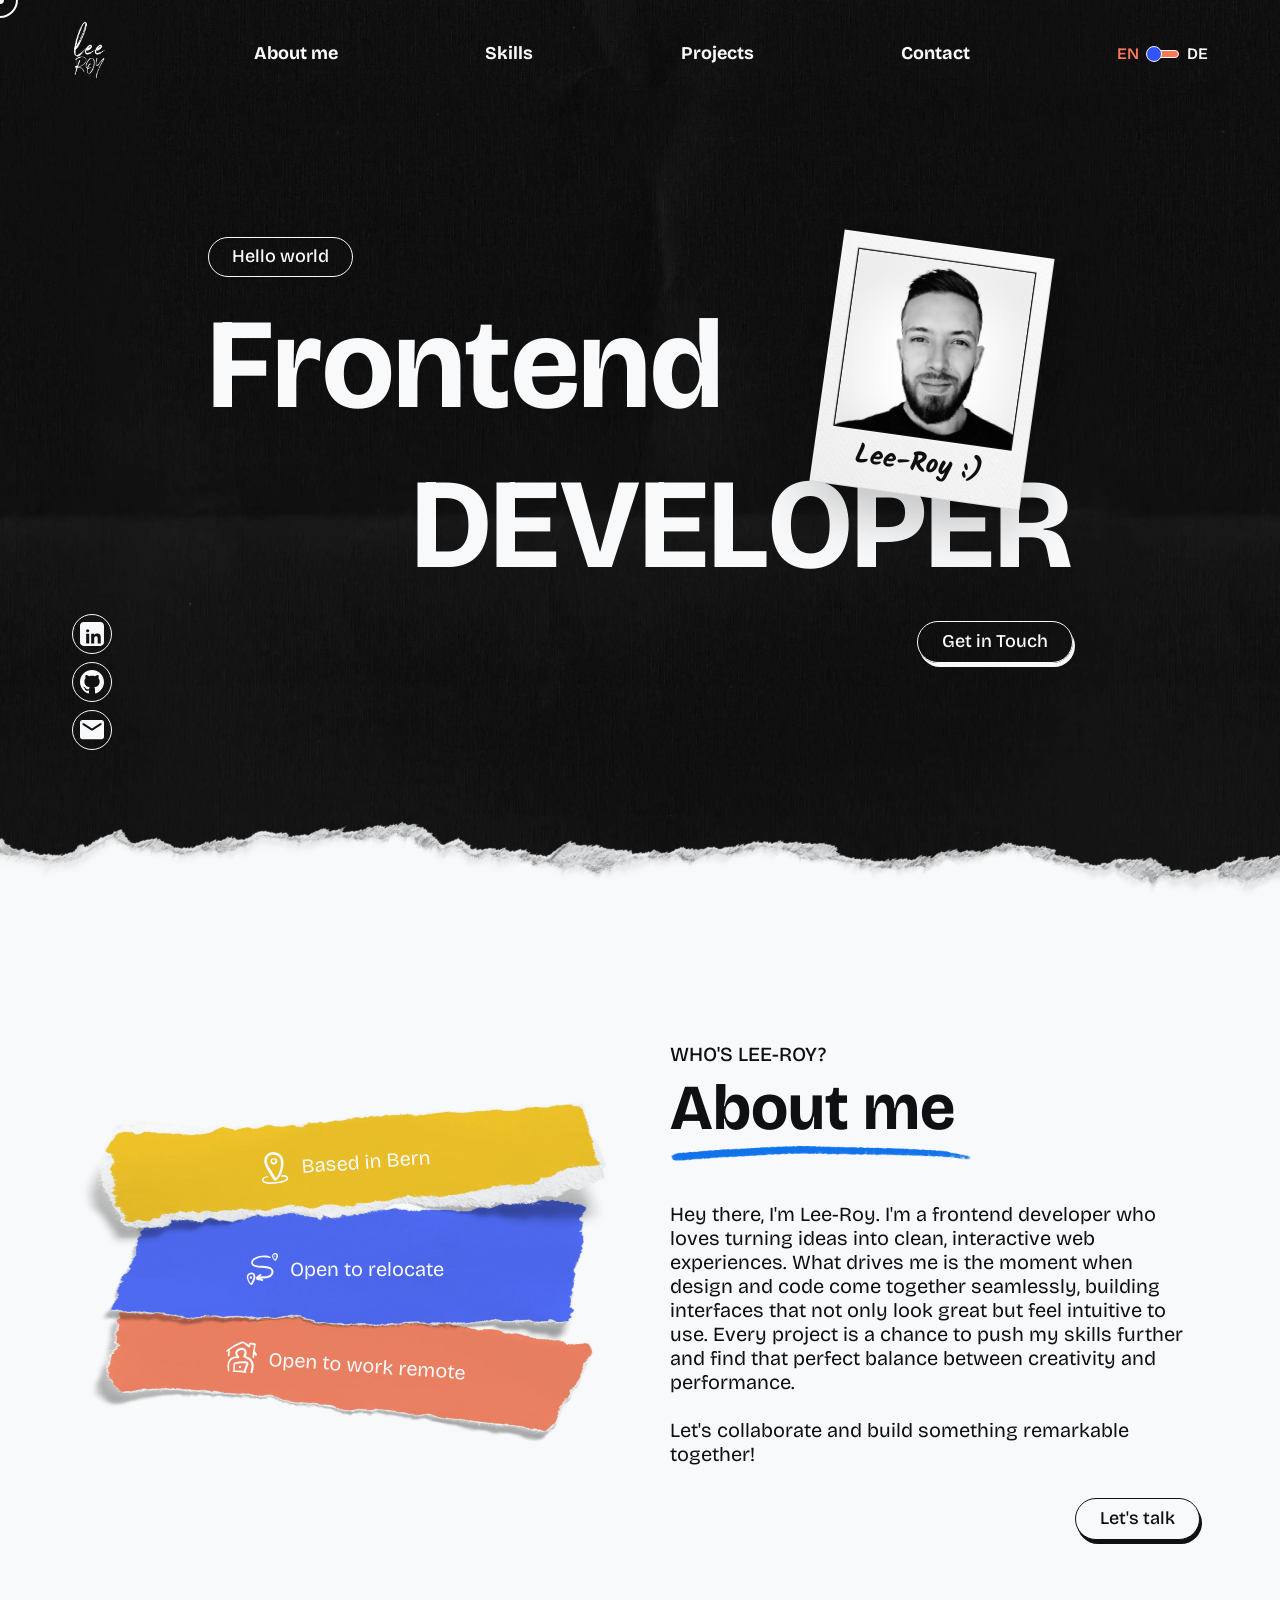
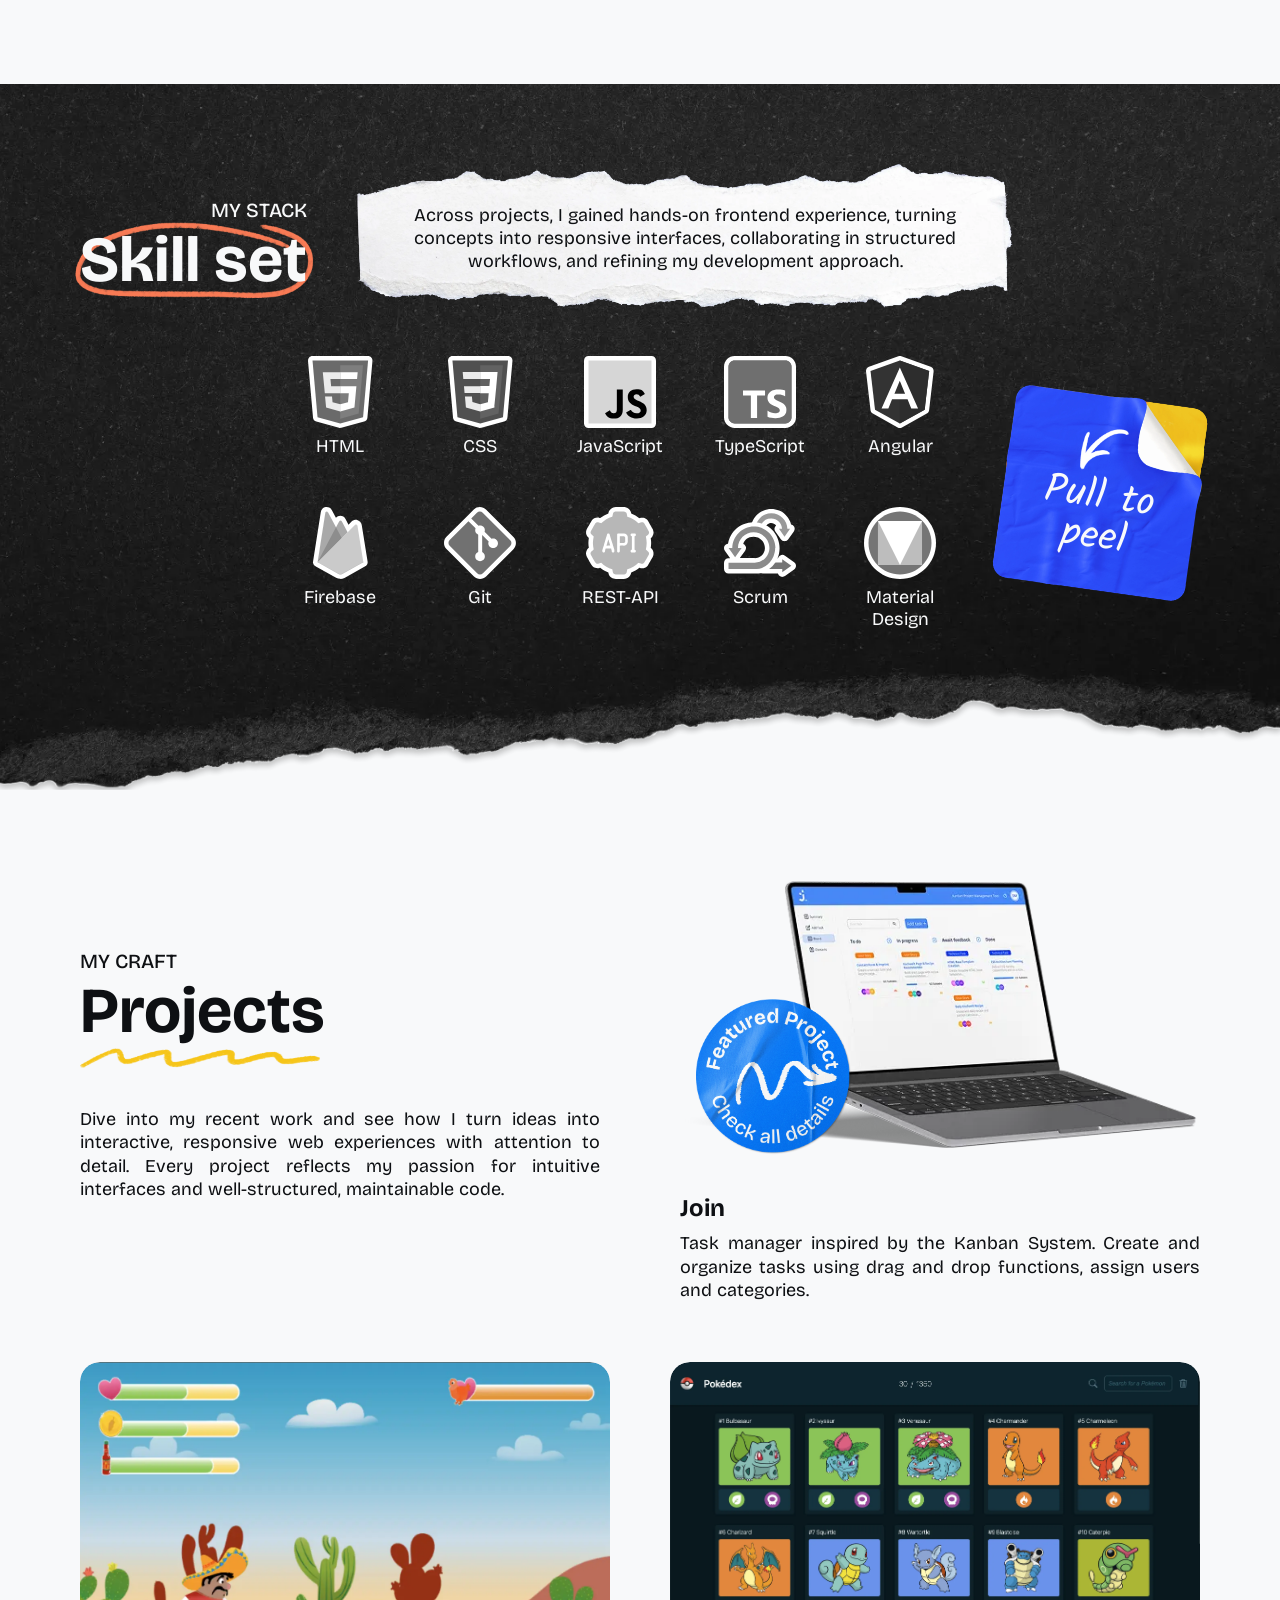
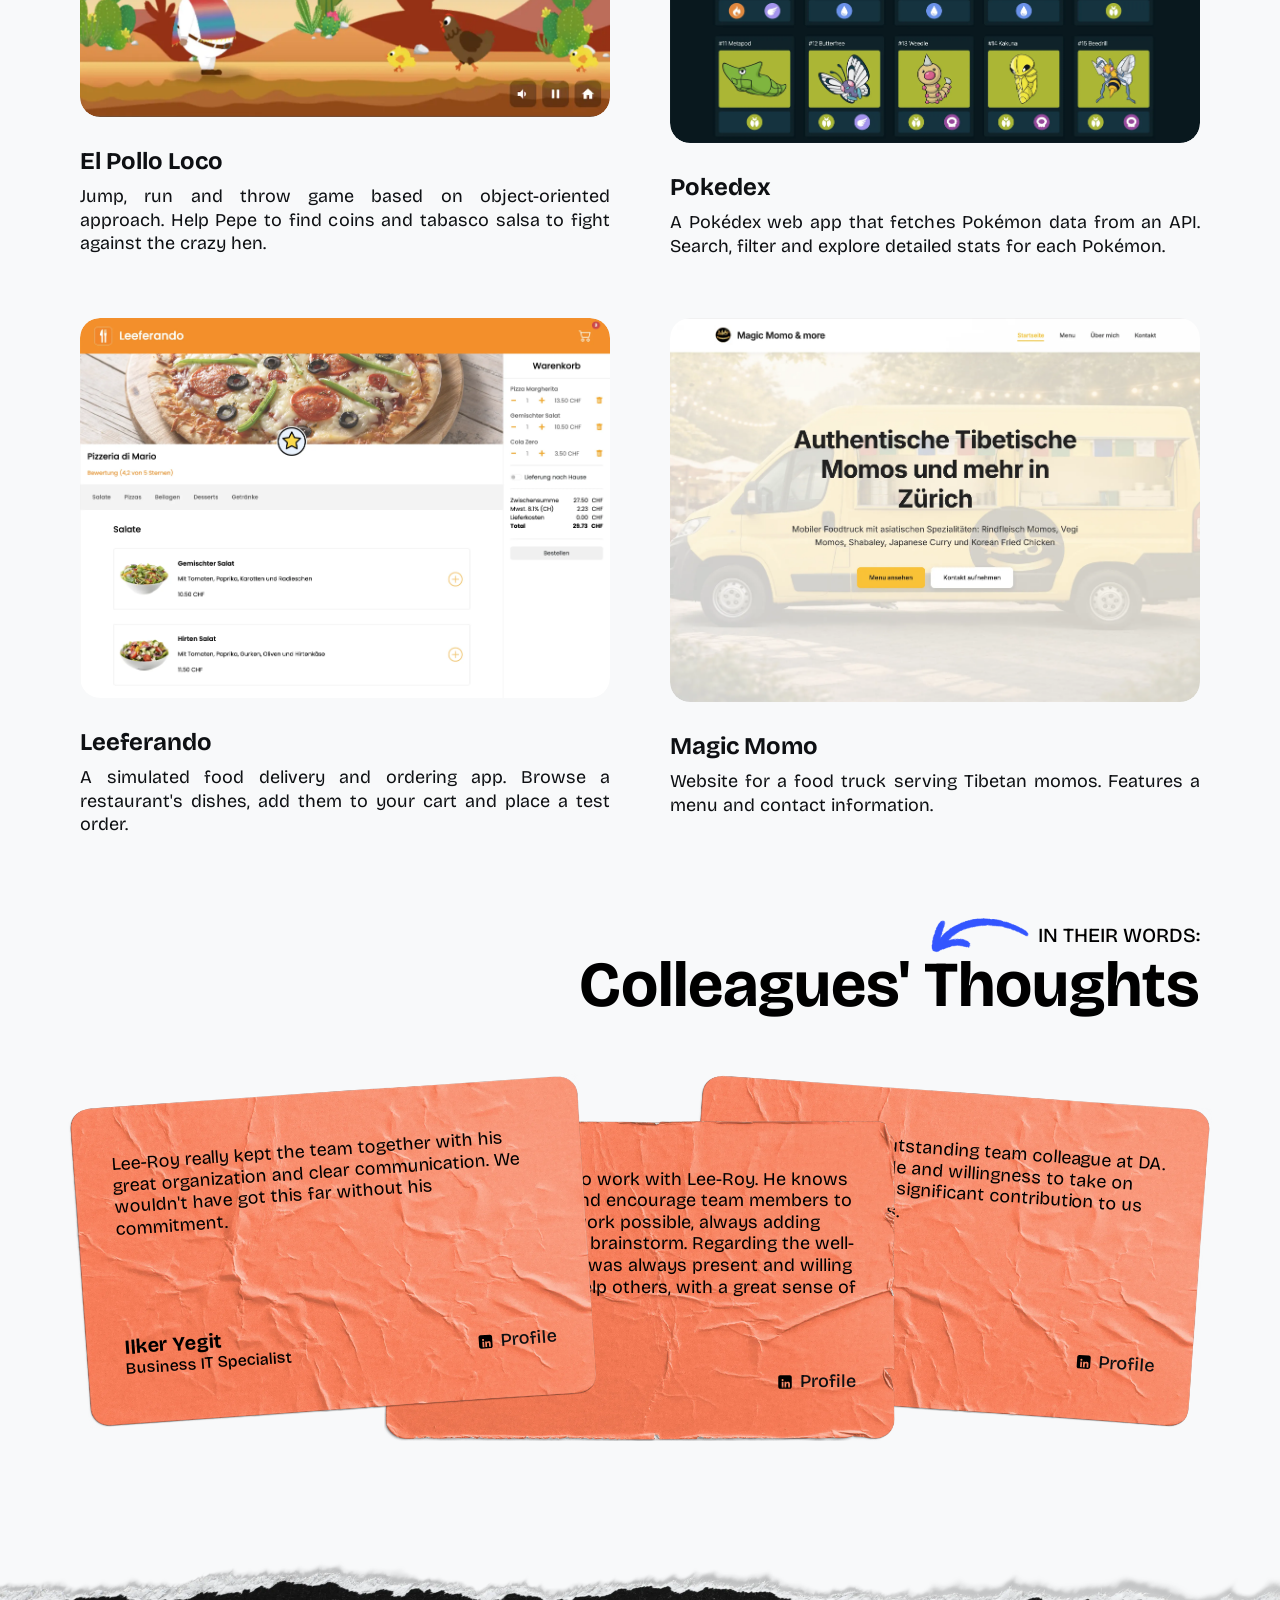
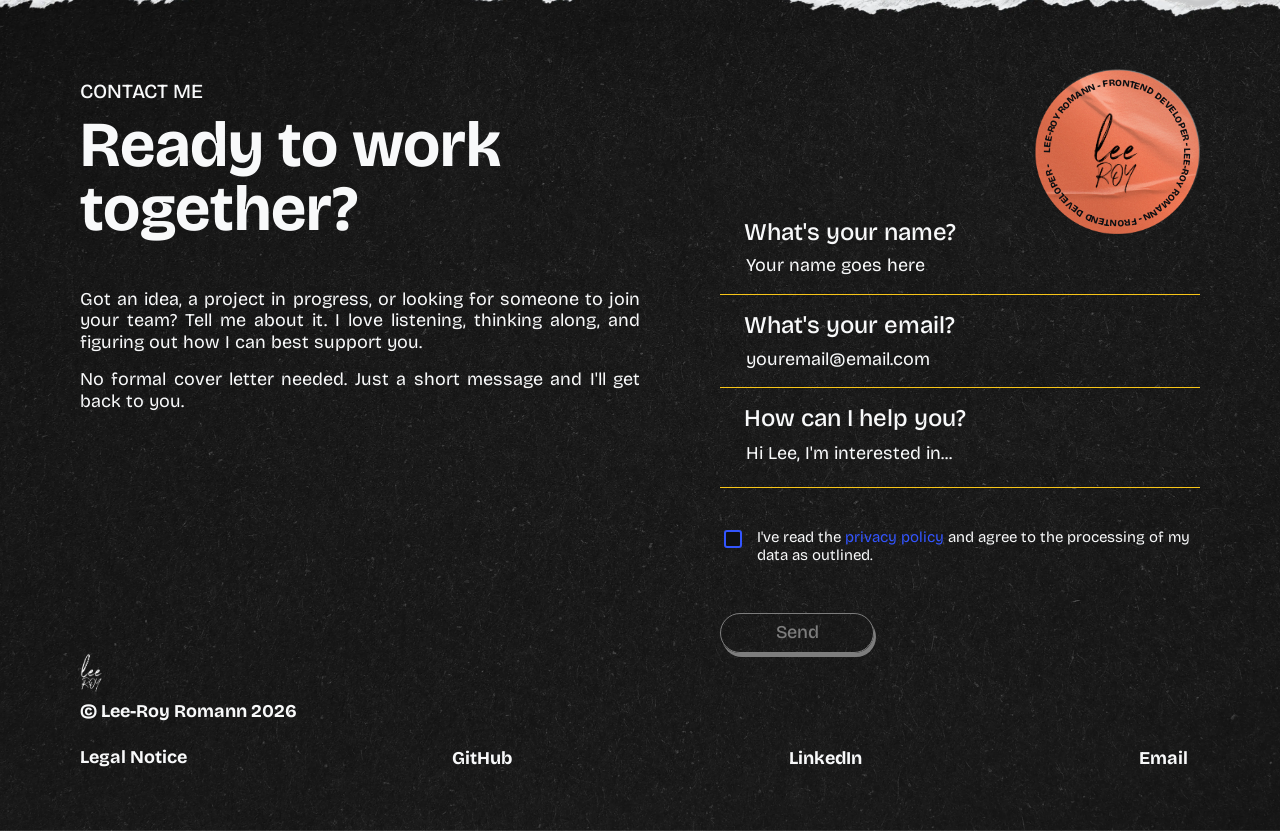
==== commit 2a7df2ba: "fix: update project description, contact fallbacks, and testimonial roles - Rewrite projects descrip" ====
--- a/index.html
+++ b/index.html
@@ -316,7 +316,7 @@
                     <h2 class="projects__title" data-lang-key="projects.title">Projects</h2>
                     <img class="projects__title-line" src="./src/assets/img/0_drawn_lines/3_projects/underline.webp" alt="" loading="lazy" />
                 </div>
-                <p class="projects__description" data-lang-key="projects.description">Take a look at my projects and experience them interactively. My focus is on responsive, user-friendly applications with efficient code.</p>
+                <p class="projects__description" data-lang-key="projects.description">Dive into my recent work and see how I turn ideas into interactive, responsive web experiences with attention to detail. Every project reflects my passion for intuitive interfaces and well-structured, maintainable code.</p>
             </div>
 
             <!-- Right: Featured Project -->
@@ -412,8 +412,8 @@
                     <p class="testimonials__quote" data-lang-key="testimonials.quote1">Lee-Roy really kept the team together with his great organization and clear communication. We wouldn't have got this far without his commitment.</p>
                     <div class="testimonials__card-footer">
                         <div class="testimonials__author">
-                            <span class="testimonials__name">Tobias Lange</span>
-                            <span class="testimonials__role" data-lang-key="testimonials.role1">Frontend Developer</span>
+                            <span class="testimonials__name">Ilker Yegit</span>
+                            <span class="testimonials__role" data-lang-key="testimonials.role1">Wirtschaftsinformatiker</span>
                         </div>
                         <a class="testimonials__profile" href="#" target="_blank" rel="noopener">
                             <img class="testimonials__linkedin" src="./src/assets/icons/socials/linkedin.svg" alt="LinkedIn" loading="lazy" />
@@ -430,8 +430,8 @@
                     <p class="testimonials__quote" data-lang-key="testimonials.quote2">It was a pleasure to work with Lee-Roy. He knows how to motivate and encourage team members to deliver their best work possible, always adding new ideas to every brainstorm. Regarding the well-being of others, he was always present and willing to reach out and help others, with a great sense of humor as well.</p>
                     <div class="testimonials__card-footer">
                         <div class="testimonials__author">
-                            <span class="testimonials__name">Manuel Weber</span>
-                            <span class="testimonials__role" data-lang-key="testimonials.role2">Frontend Developer</span>
+                            <span class="testimonials__name">Luca Sulmoni</span>
+                            <span class="testimonials__role" data-lang-key="testimonials.role2">IT Specialist</span>
                         </div>
                         <a class="testimonials__profile" href="#" target="_blank" rel="noopener">
                             <img class="testimonials__linkedin" src="./src/assets/icons/socials/linkedin.svg" alt="LinkedIn" loading="lazy" />
@@ -448,8 +448,8 @@
                     <p class="testimonials__quote" data-lang-key="testimonials.quote3">Lee-Roy was an outstanding team colleague at DA. His positive attitude and willingness to take on challenges made a significant contribution to us achieving our goals.</p>
                     <div class="testimonials__card-footer">
                         <div class="testimonials__author">
-                            <span class="testimonials__name">Sarah Müller</span>
-                            <span class="testimonials__role" data-lang-key="testimonials.role3">Developer</span>
+                            <span class="testimonials__name">César Muńoz</span>
+                            <span class="testimonials__role" data-lang-key="testimonials.role3">IT Security Specialist</span>
                         </div>
                         <a class="testimonials__profile" href="#" target="_blank" rel="noopener">
                             <img class="testimonials__linkedin" src="./src/assets/icons/socials/linkedin.svg" alt="LinkedIn" loading="lazy" />
@@ -487,8 +487,8 @@
                     <h2 class="contact__title" data-lang-key="contact.title">Ready to work together?</h2>
                 </div>
                 <div class="contact__text">
-                    <p data-lang-key="contact.text1">Encourage people to contact you and describe what role you are interested in. Express confidence in your ability to make a meaningful contribution to a team through your expertise and enthusiasm for improving your skills.</p>
-                    <p data-lang-key="contact.text2">Show interest in contributing to a new project, while highlighting the value and skills you can bring to the table.</p>
+                    <p data-lang-key="contact.text1">Got an idea, a project in progress, or looking for someone to join your team? Tell me about it. I love listening, thinking along, and figuring out how I can best support you.</p>
+                    <p data-lang-key="contact.text2">No formal cover letter needed. Just a short message and I'll get back to you.</p>
                 </div>
                 <img class="contact__arrow" src="./src/assets/img/0_drawn_lines/5_contact/arrow_right_wavy.webp" alt="" loading="lazy" />
             </div>
--- a/src/styles/navbar.css
+++ b/src/styles/navbar.css
@@ -363,4 +363,14 @@
     .navbar {
         padding: 20px 24px;
     }
+}
+
+@media (max-width: 375px) and (max-height: 700px) {
+    .navbar {
+        padding: 12px 16px;
+    }
+
+    .navbar__logo {
+        height: 50px;
+    }
 }
--- a/src/styles/hero.css
+++ b/src/styles/hero.css
@@ -450,4 +450,33 @@
         padding-left: 24px;
         padding-right: 24px;
     }
+}
+
+/* ---------- Small & Short Screens (e.g. iPhone SE) ---------- */
+
+@media (max-width: 375px) and (max-height: 700px) {
+    .hero__content {
+        padding-top: 100px;
+        padding-bottom: 40px;
+    }
+
+    .hero__badge-wrapper {
+        margin-bottom: 12px;
+    }
+
+    .hero__badge {
+        height: 34px;
+        font-size: 16px;
+        padding: 6px 16px;
+    }
+
+    .hero__title {
+        gap: 6px;
+        margin-bottom: 24px;
+    }
+
+    .hero__polaroid {
+        width: 195px;
+        margin-top: 24px;
+    }
 }
--- a/src/styles/skills.css
+++ b/src/styles/skills.css
@@ -13,7 +13,7 @@
 .skills::before {
     content: '';
     position: absolute;
-    top: 0;
+    top: -2px;
     bottom: 0;
     left: -2px;
     right: -3px;
@@ -192,7 +192,7 @@
     transition: filter 0.3s ease, transform 0.3s ease;
 }
 
-.skills__icon:hover {
+.skills__item:hover .skills__icon {
     filter: grayscale(0);
     transform: scale(0.85);
 }
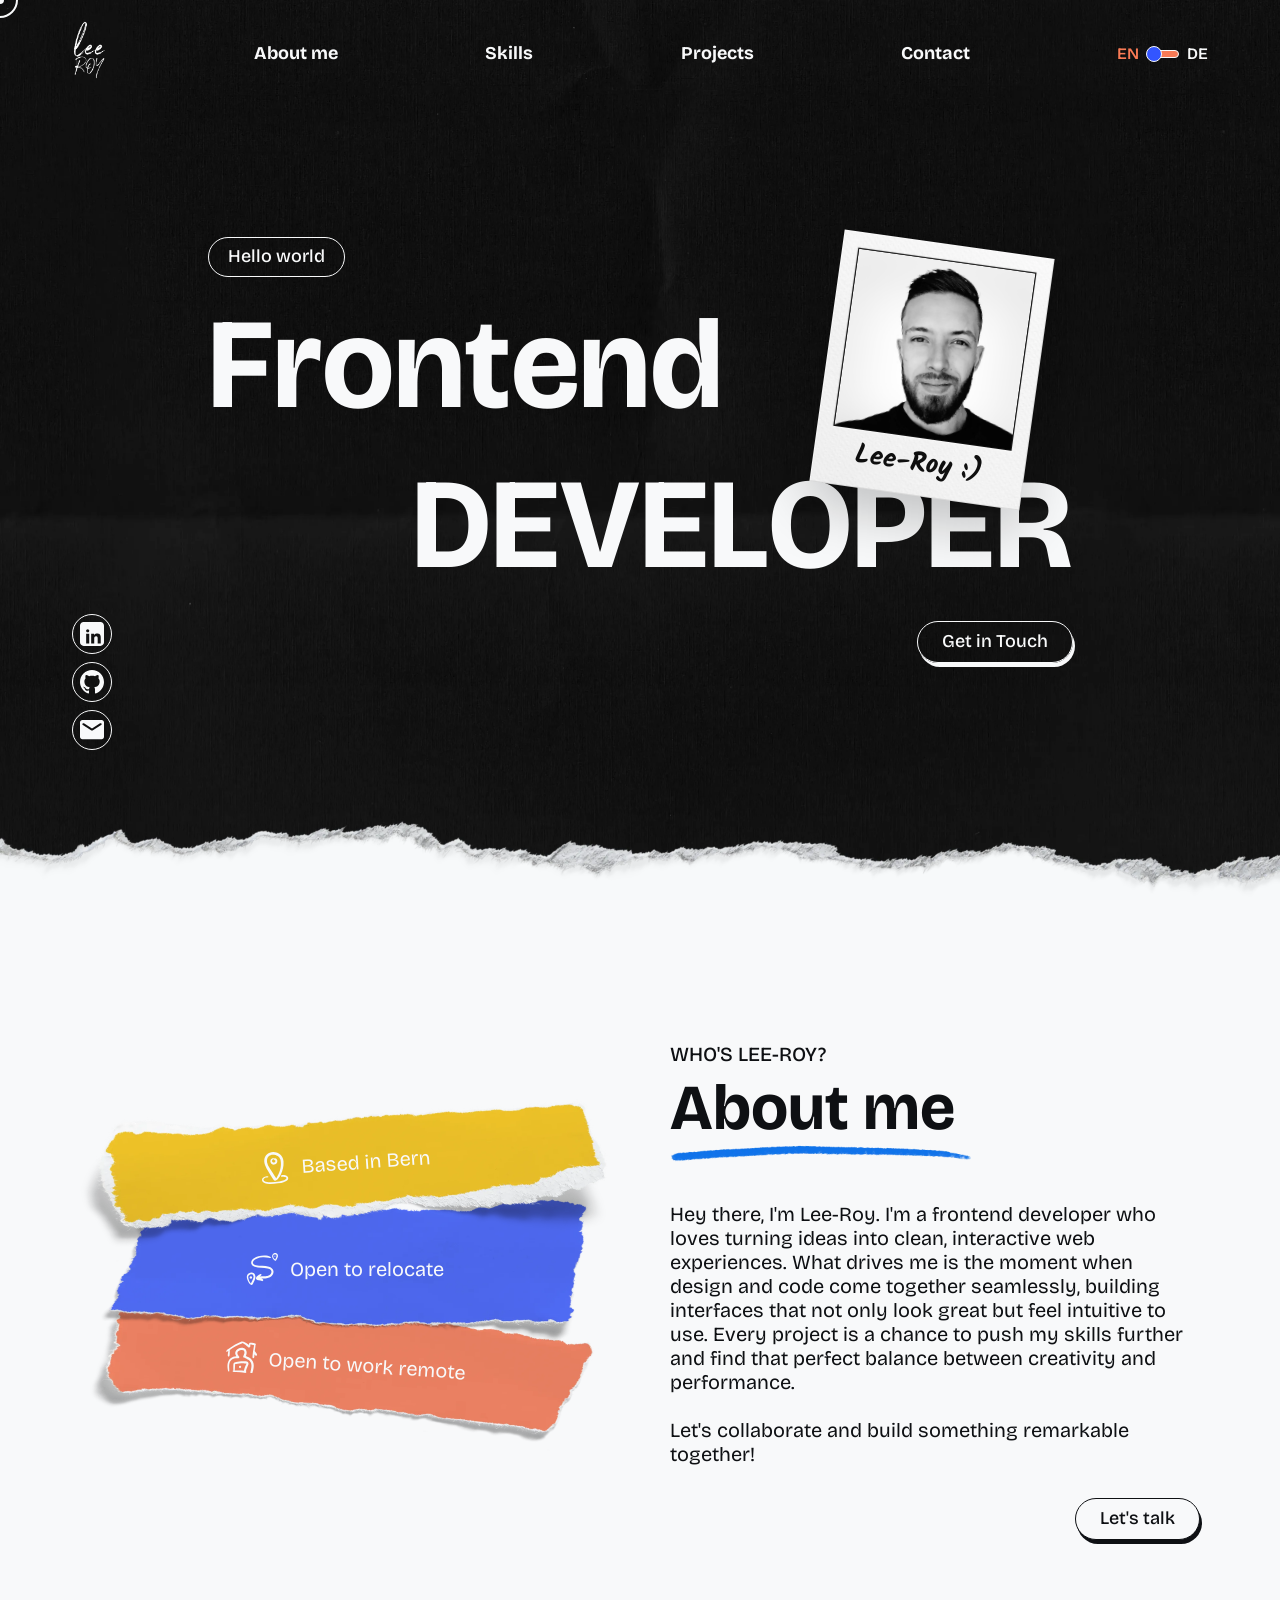
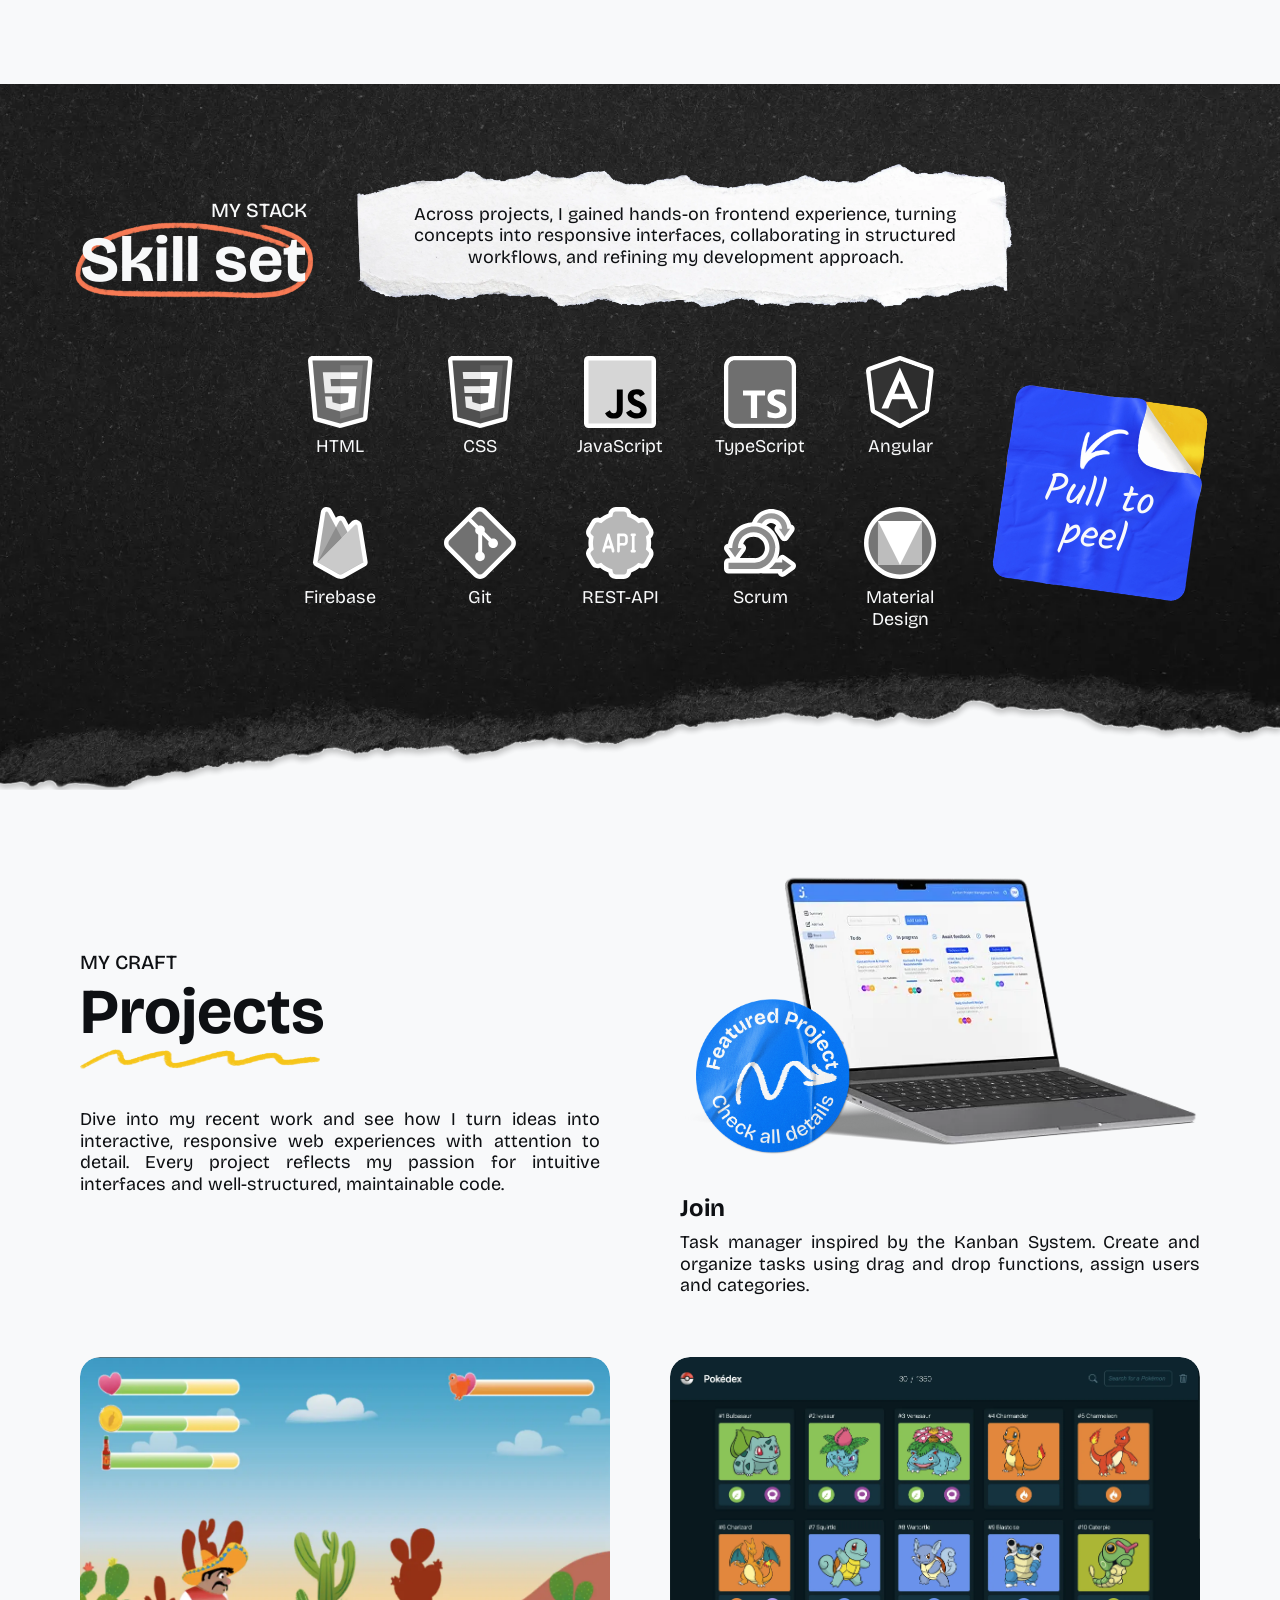
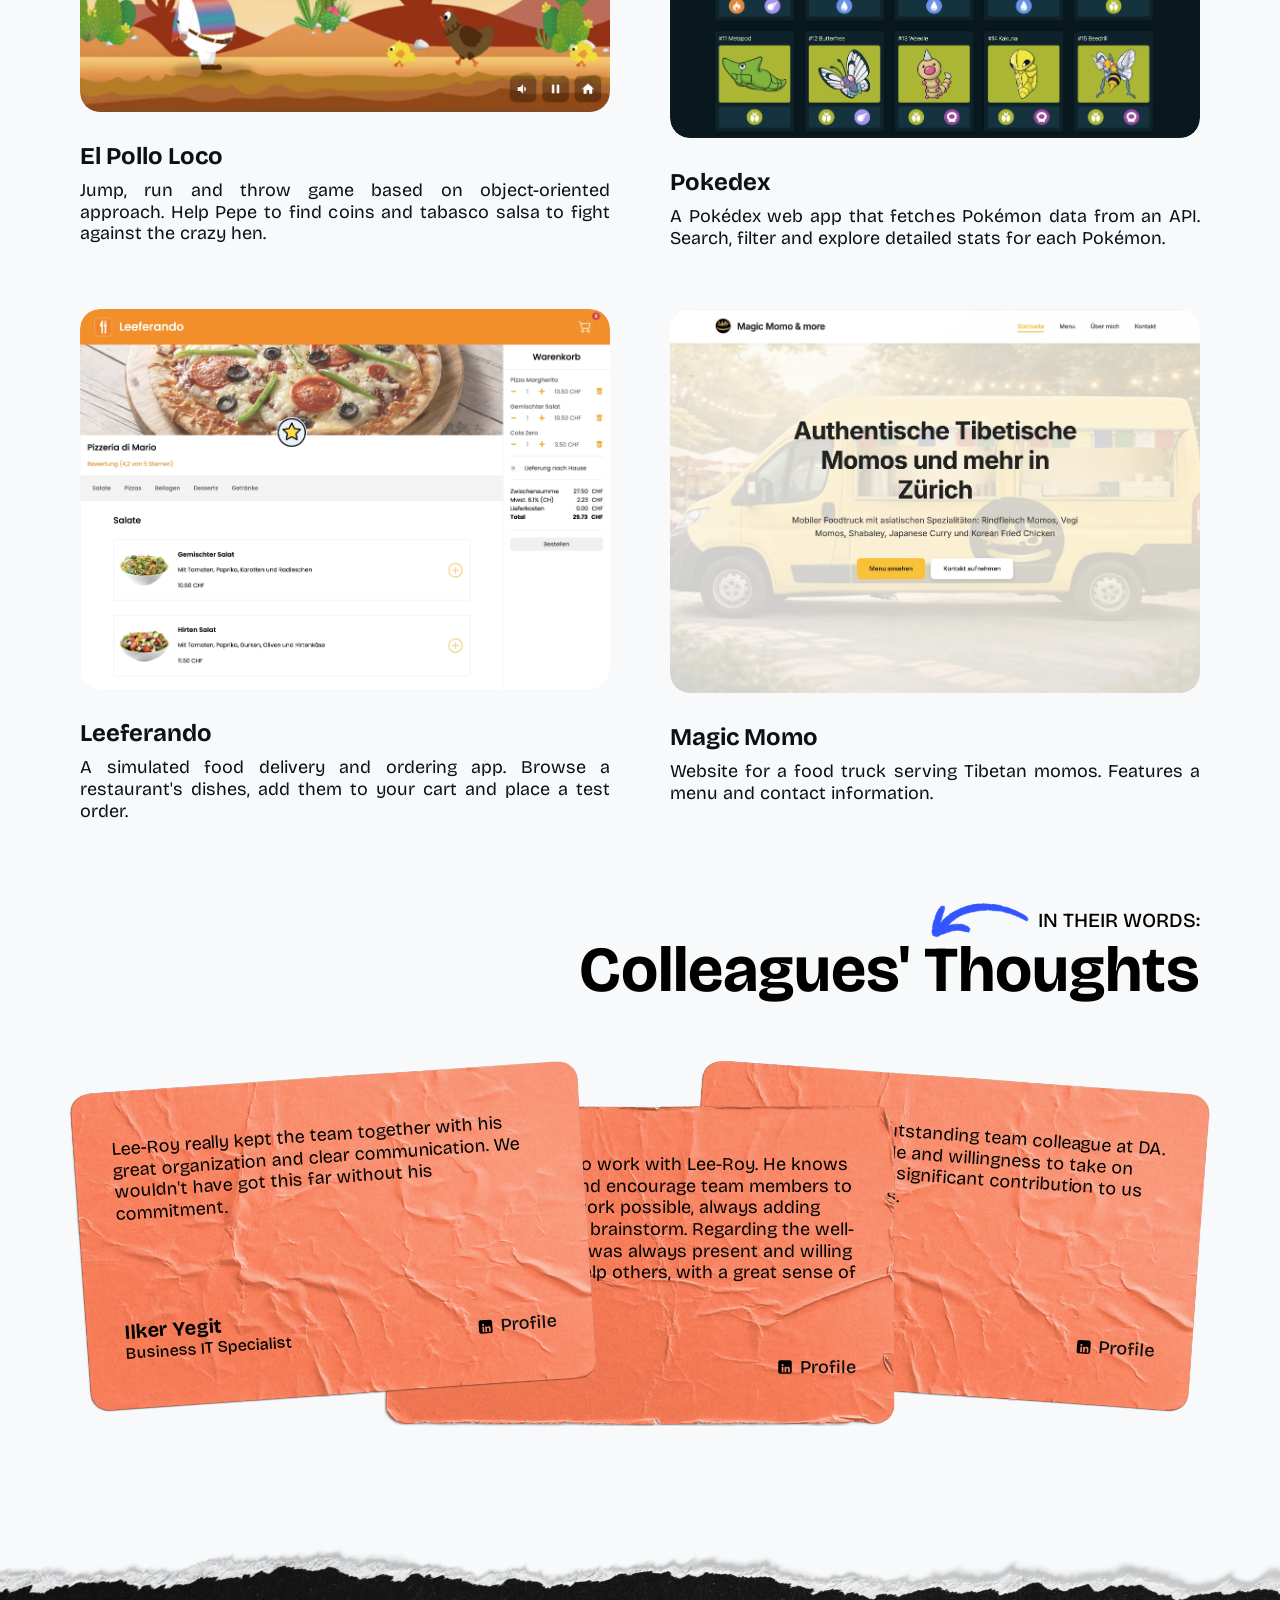
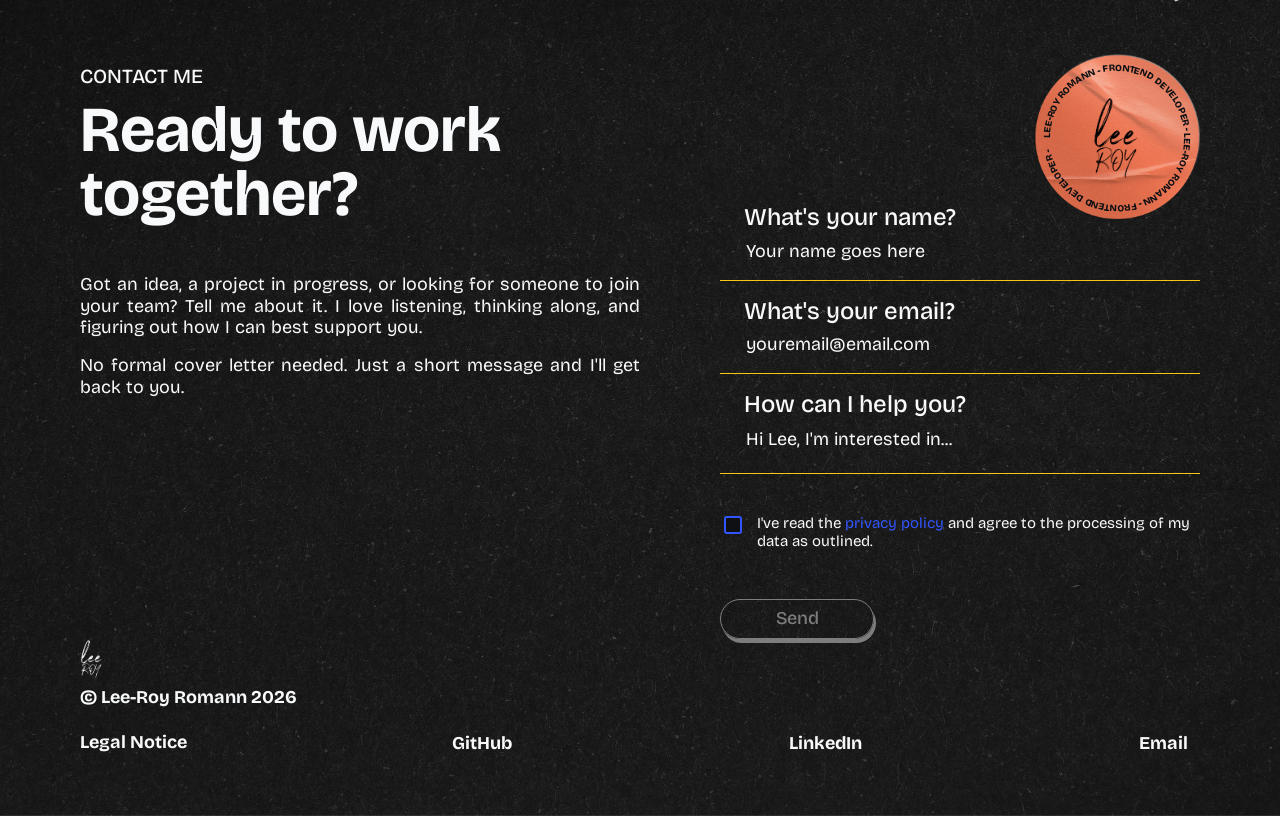
==== commit 0b02be14: "feat(projects): link project cards to detail page - Update all project card buttons to link to proje" ====
--- a/index.html
+++ b/index.html
@@ -324,12 +324,12 @@
                 <div class="projects__card-image projects__card-image--float">
                     <img class="projects__card-img" src="./src/assets/img/4_projects/laptop.webp" alt="Join project preview" />
                     <img class="projects__sticker" src="./src/assets/img/4_projects/sticker.webp" alt="" />
-                    <a class="projects__card-btn" href="#" data-lang-key="projects.btn">Project details</a>
+                    <a class="projects__card-btn" href="./src/pages/project.html?project=join" data-lang-key="projects.btn">Project details</a>
                 </div>
                 <div class="projects__card-content">
                     <h3 class="projects__card-title">Join</h3>
                     <p class="projects__card-text" data-lang-key="projects.join.text">Task manager inspired by the Kanban System. Create and organize tasks using drag and drop functions, assign users and categories.</p>
-                    <a class="projects__card-btn projects__card-btn--mobile" href="#" data-lang-key="projects.btn">Project details</a>
+                    <a class="projects__card-btn projects__card-btn--mobile" href="./src/pages/project.html?project=join" data-lang-key="projects.btn">Project details</a>
                 </div>
             </div>
 
@@ -341,12 +341,12 @@
             <div class="projects__card">
                 <div class="projects__card-image">
                     <img class="projects__card-img" src="./src/assets/img/4_projects/pollo_loco.webp" alt="El Pollo Loco project preview" loading="lazy" />
-                    <a class="projects__card-btn" href="#" data-lang-key="projects.btn">Project details</a>
+                    <a class="projects__card-btn" href="./src/pages/project.html?project=eplc" data-lang-key="projects.btn">Project details</a>
                 </div>
                 <div class="projects__card-content">
                     <h3 class="projects__card-title">El Pollo Loco</h3>
                     <p class="projects__card-text" data-lang-key="projects.eplc.text">Jump, run and throw game based on object-oriented approach. Help Pepe to find coins and tabasco salsa to fight against the crazy hen.</p>
-                    <a class="projects__card-btn projects__card-btn--mobile" href="#" data-lang-key="projects.btn">Project details</a>
+                    <a class="projects__card-btn projects__card-btn--mobile" href="./src/pages/project.html?project=eplc" data-lang-key="projects.btn">Project details</a>
                 </div>
             </div>
 
@@ -354,7 +354,7 @@
             <div class="projects__card">
                 <div class="projects__card-image">
                     <img class="projects__card-img" src="./src/assets/img/4_projects/pokedex.webp" alt="Pokedex project preview" loading="lazy" />
-                    <a class="projects__card-btn" href="#" data-lang-key="projects.btn">Project details</a>
+                    <a class="projects__card-btn" href="./src/pages/project.html?project=pokedex" data-lang-key="projects.btn">Project details</a>
                 </div>
                 <div class="projects__card-content">
                     <h3 class="projects__card-title">Pokedex</h3>
@@ -370,12 +370,12 @@
             <div class="projects__card">
                 <div class="projects__card-image">
                     <img class="projects__card-img" src="./src/assets/img/4_projects/leeferando.webp" alt="Leeferando project preview" loading="lazy" />
-                    <a class="projects__card-btn" href="#" data-lang-key="projects.btn">Project details</a>
+                    <a class="projects__card-btn" href="./src/pages/project.html?project=leeferando" data-lang-key="projects.btn">Project details</a>
                 </div>
                 <div class="projects__card-content">
                     <h3 class="projects__card-title">Leeferando</h3>
                     <p class="projects__card-text" data-lang-key="projects.leeferando.text">A simulated food delivery and ordering app. Browse a restaurant's dishes, add them to your cart and place a test order.</p>
-                    <a class="projects__card-btn projects__card-btn--mobile" href="#" data-lang-key="projects.btn">Project details</a>
+                    <a class="projects__card-btn projects__card-btn--mobile" href="./src/pages/project.html?project=leeferando" data-lang-key="projects.btn">Project details</a>
                 </div>
             </div>
 
@@ -383,12 +383,12 @@
             <div class="projects__card">
                 <div class="projects__card-image">
                     <img class="projects__card-img" src="./src/assets/img/4_projects/magic-momo.webp" alt="Magic Momo project preview" loading="lazy" />
-                    <a class="projects__card-btn" href="#" data-lang-key="projects.btn">Project details</a>
+                    <a class="projects__card-btn" href="./src/pages/project.html?project=momo" data-lang-key="projects.btn">Project details</a>
                 </div>
                 <div class="projects__card-content">
                     <h3 class="projects__card-title">Magic Momo</h3>
                     <p class="projects__card-text" data-lang-key="projects.momo.text">Website for a food truck serving Tibetan momos. Features a menu and contact information.</p>
-                    <a class="projects__card-btn projects__card-btn--mobile" href="#" data-lang-key="projects.btn">Project details</a>
+                    <a class="projects__card-btn projects__card-btn--mobile" href="./src/pages/project.html?project=momo" data-lang-key="projects.btn">Project details</a>
                 </div>
             </div>
         </div>
--- a/src/styles/navbar.css
+++ b/src/styles/navbar.css
@@ -245,7 +245,7 @@
 
 @media (max-width: 740px) {
     .navbar {
-        padding: 20px 72px;
+        padding: 20px 40px;
     }
 
     .navbar__logo {
@@ -349,9 +349,9 @@
     }
 }
 
-@media (max-width: 520px) {
+@media (max-width: 560px) {
     .navbar {
-        padding: 20px 48px;
+        padding: 20px 24px;
     }
 
     .navbar__menu-logo {
@@ -359,9 +359,9 @@
     }
 }
 
-@media (max-width: 420px) {
+@media (max-width: 400px) {
     .navbar {
-        padding: 20px 24px;
+        padding: 20px 16px;
     }
 }
 
--- a/src/styles/hero.css
+++ b/src/styles/hero.css
@@ -405,8 +405,8 @@
         height: auto;
         padding-top: 120px;
         padding-bottom: 90px;
-        padding-left: 72px;
-        padding-right: 72px;
+        padding-left: 40px;
+        padding-right: 40px;
         margin-left: 0px;
         margin-right: 0px;
     }
@@ -438,17 +438,17 @@
     }
 }
 
-@media (max-width: 520px) {
-    .hero__content {
-        padding-left: 48px;
-        padding-right: 48px;
-    }
-}
-
-@media (max-width: 420px) {
+@media (max-width: 560px) {
     .hero__content {
         padding-left: 24px;
         padding-right: 24px;
+    }
+}
+
+@media (max-width: 400px) {
+    .hero__content {
+        padding-left: 16px;
+        padding-right: 16px;
     }
 }
 
--- a/src/styles/skills.css
+++ b/src/styles/skills.css
@@ -162,7 +162,7 @@
     font-family: 'Bricolage Grotesque', sans-serif;
     font-size: 18px;
     font-weight: 400;
-    line-height: 130%;
+    line-height: 120%;
     letter-spacing: 0;
     color: #0E1013;
     text-align: center;
--- a/src/styles/projects.css
+++ b/src/styles/projects.css
@@ -66,7 +66,7 @@
     font-family: 'Bricolage Grotesque', sans-serif;
     font-size: 18px;
     font-weight: 400;
-    line-height: 130%;
+    line-height: 120%;
     letter-spacing: 0;
     color: #0E1013;
     text-align: justify;
@@ -213,7 +213,7 @@
     font-family: 'Bricolage Grotesque', sans-serif;
     font-size: 18px;
     font-weight: 400;
-    line-height: 130%;
+    line-height: 120%;
     letter-spacing: 0;
     color: #0E1013;
     text-align: justify;
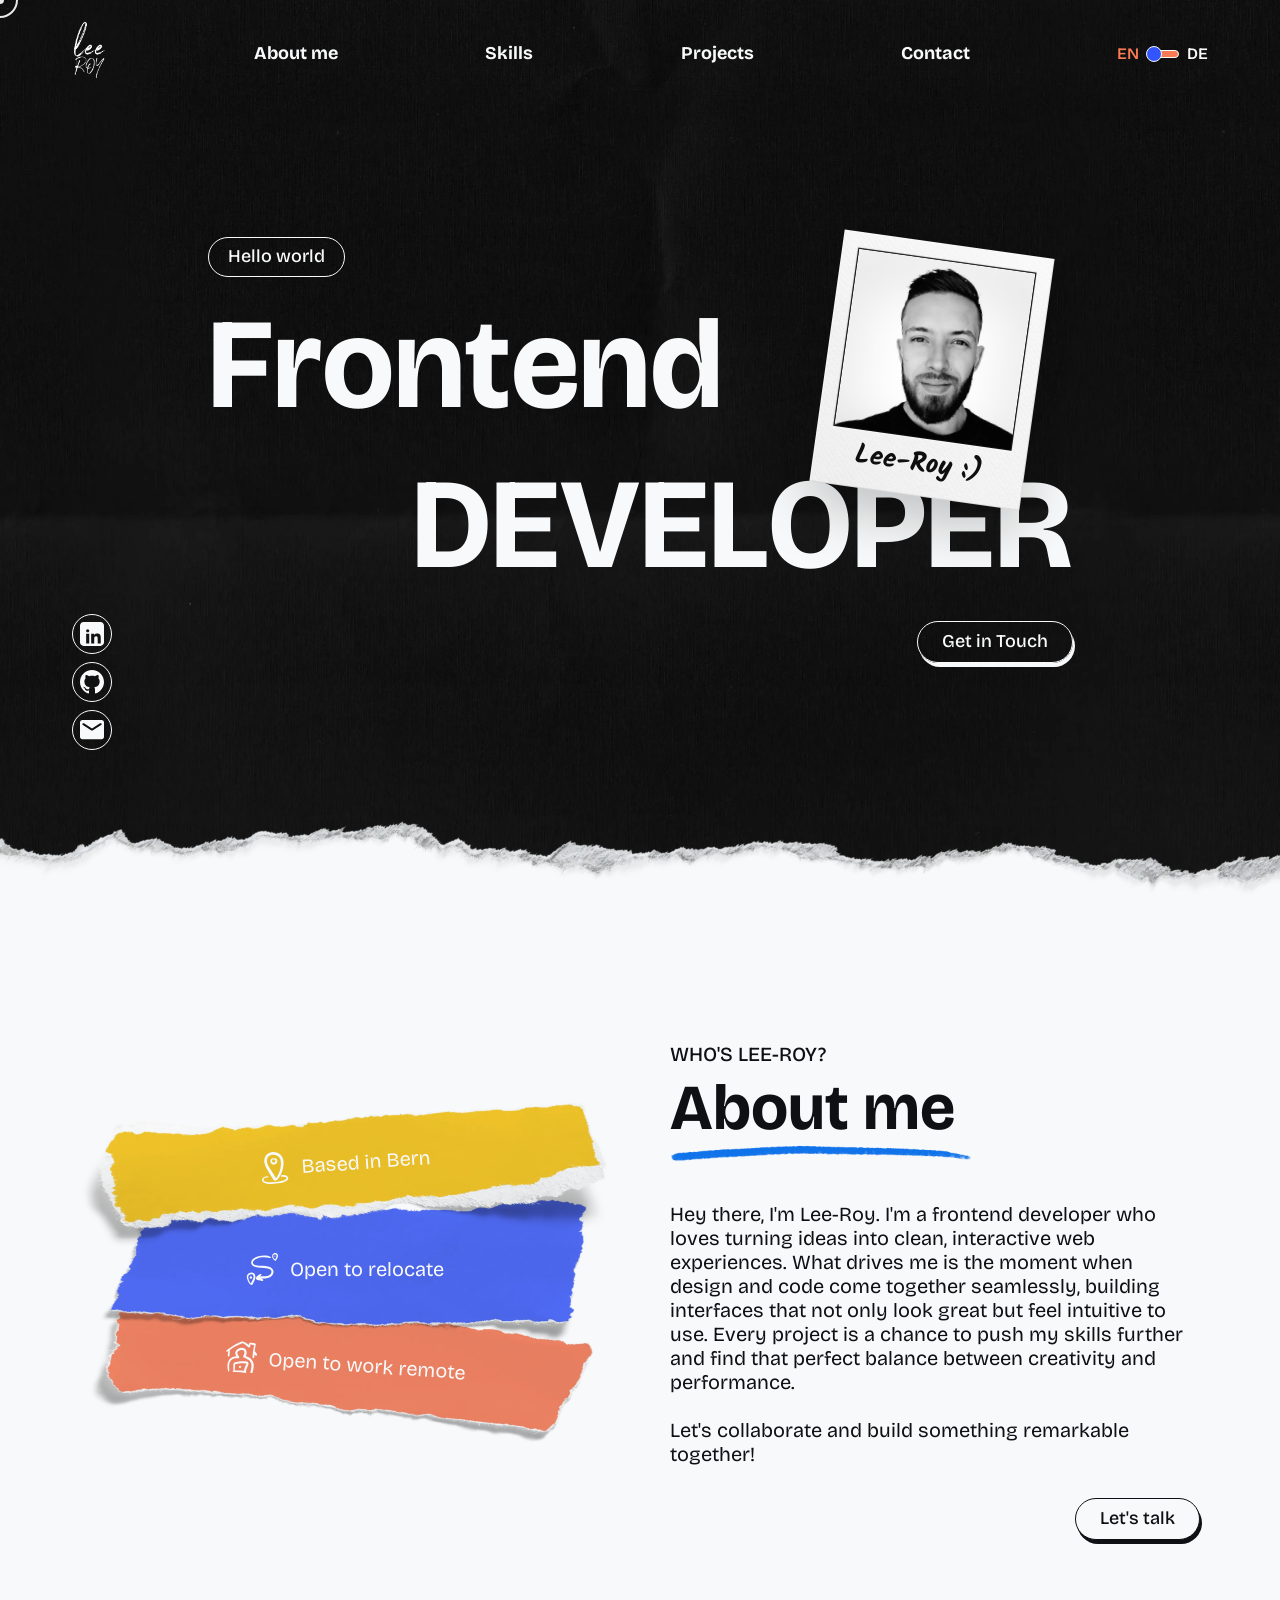
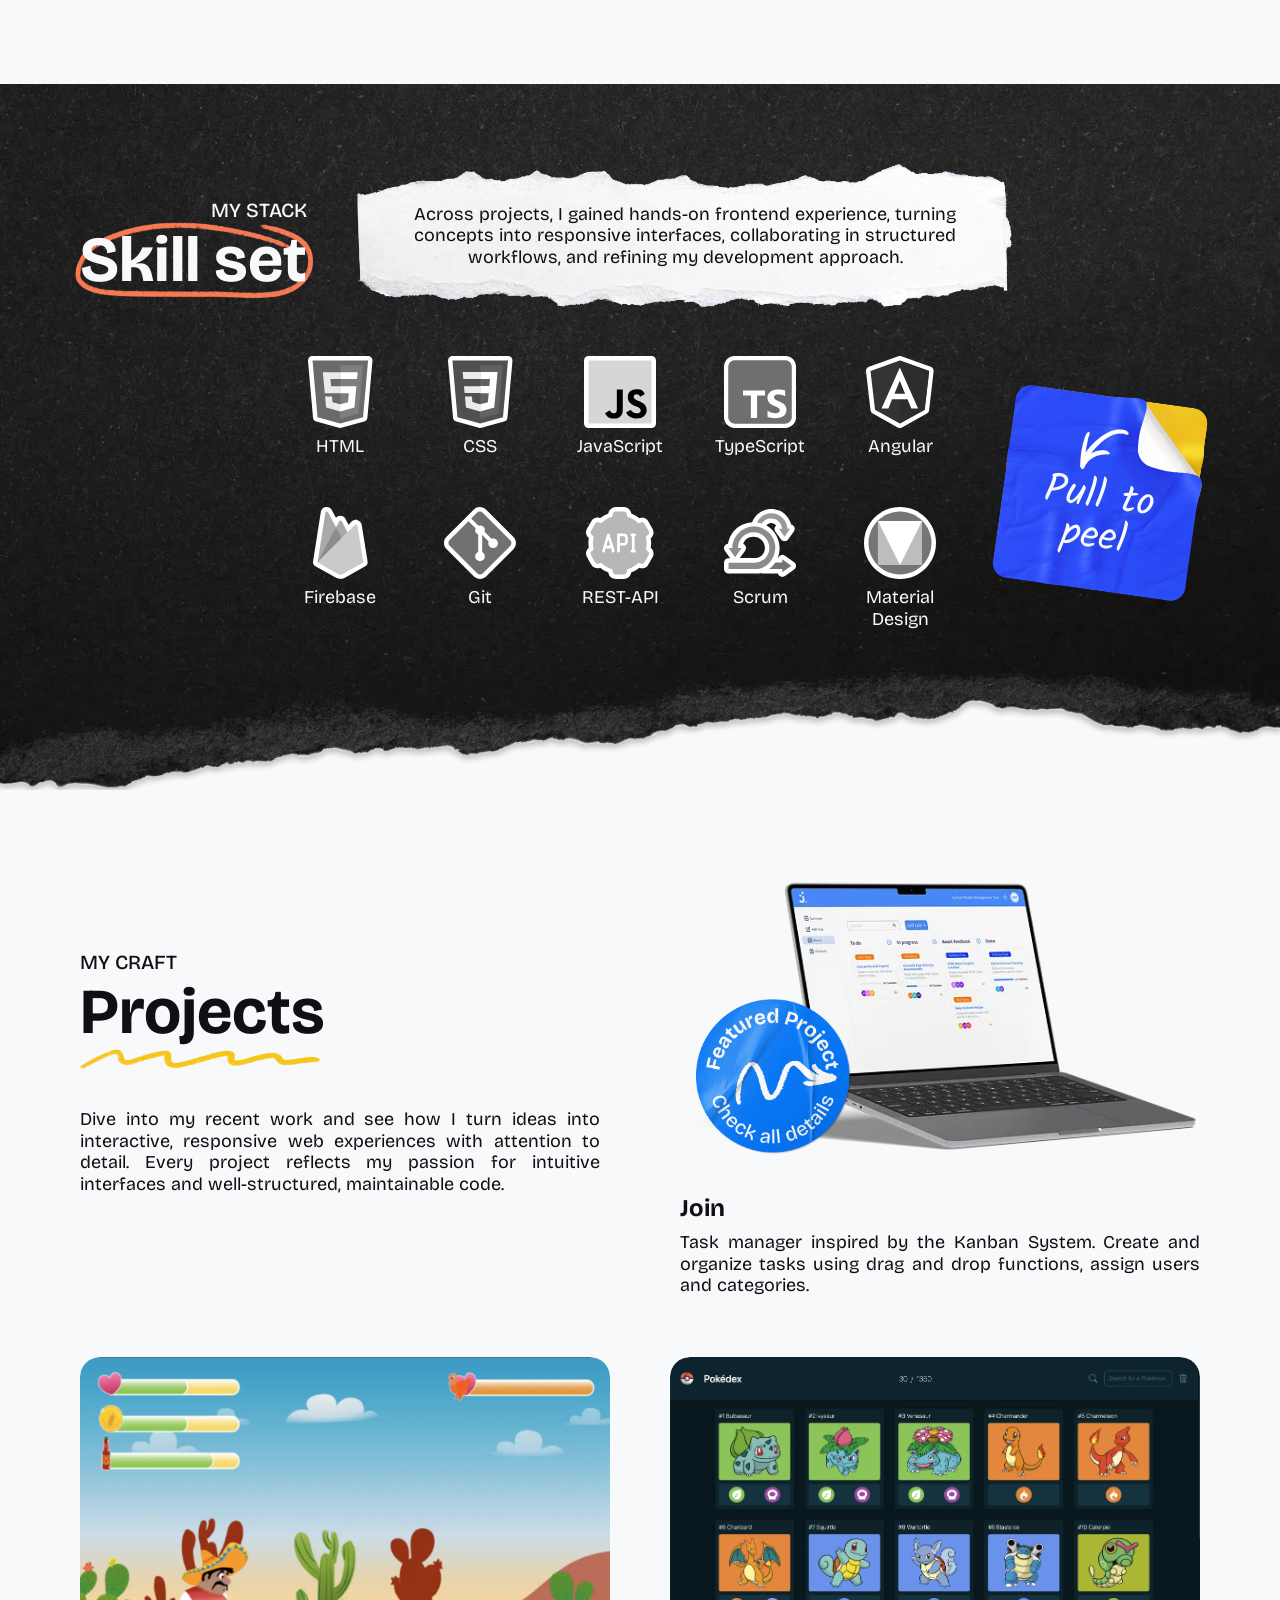
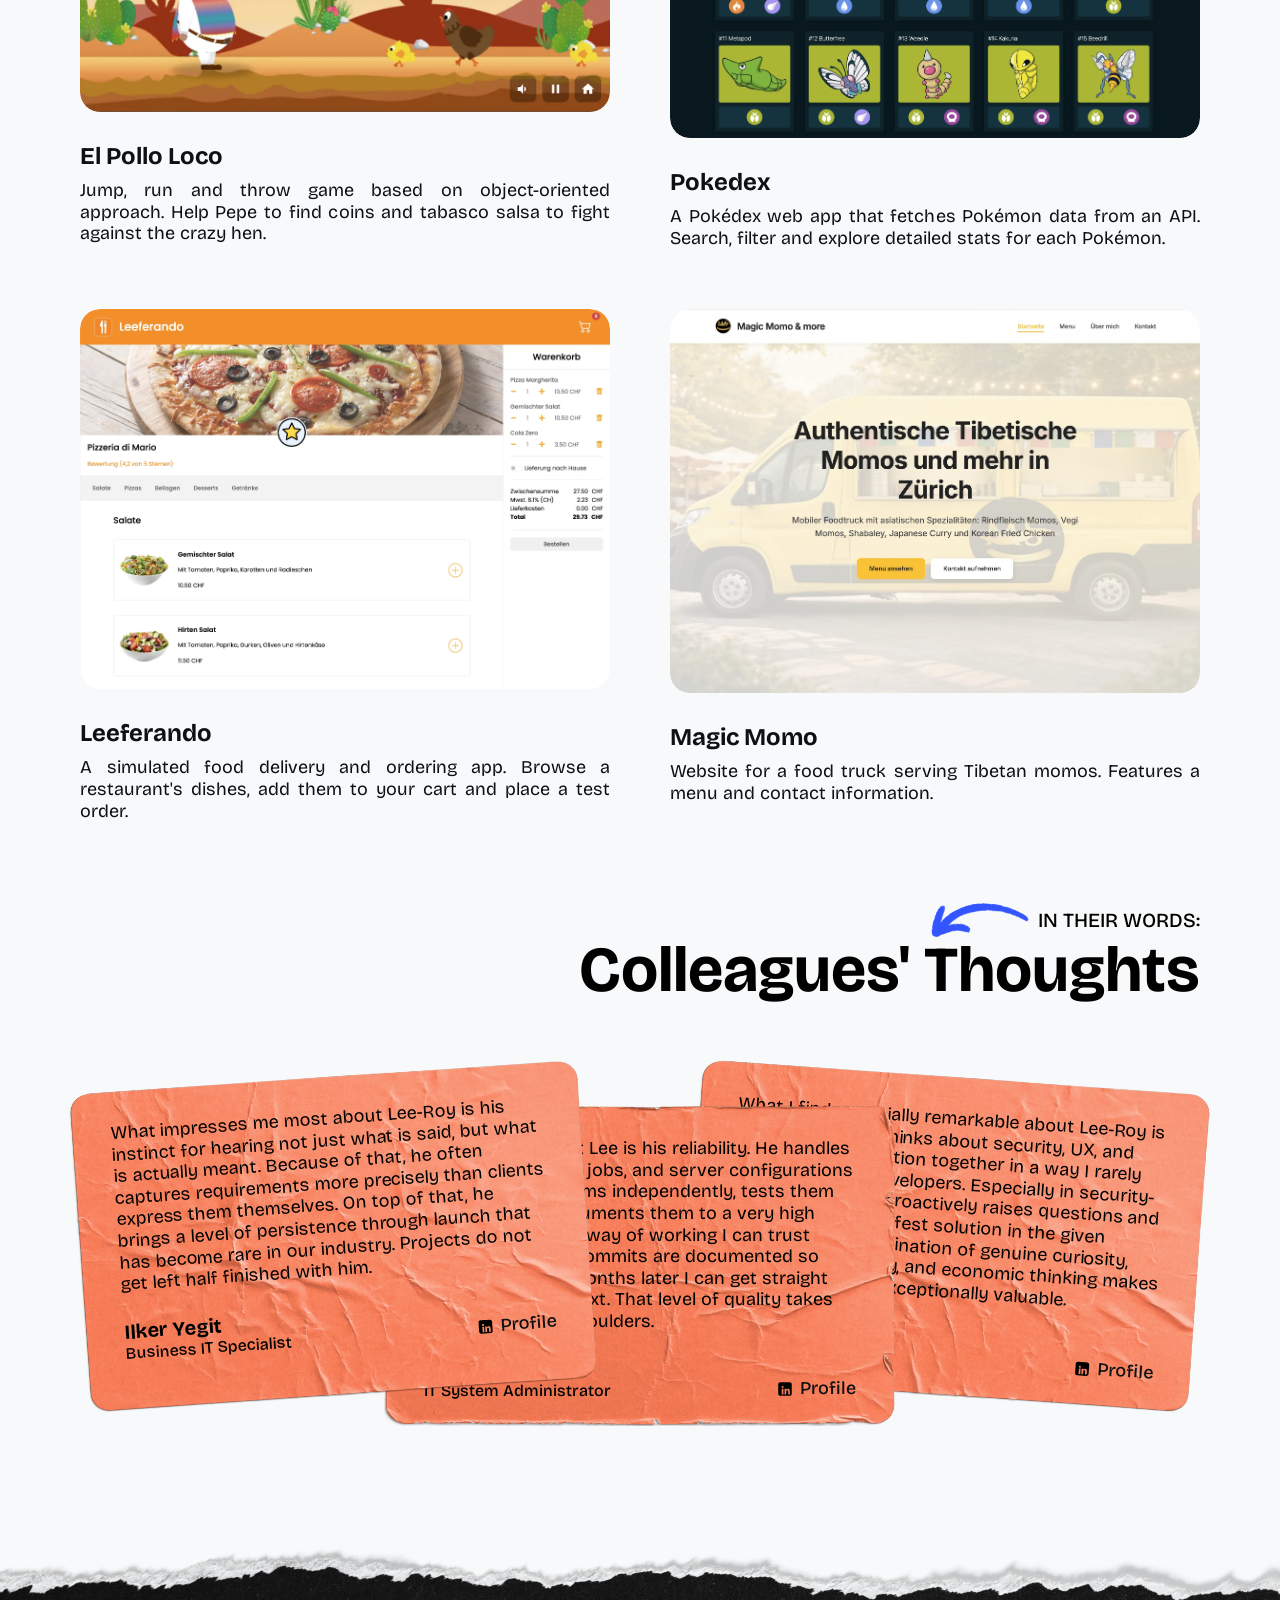
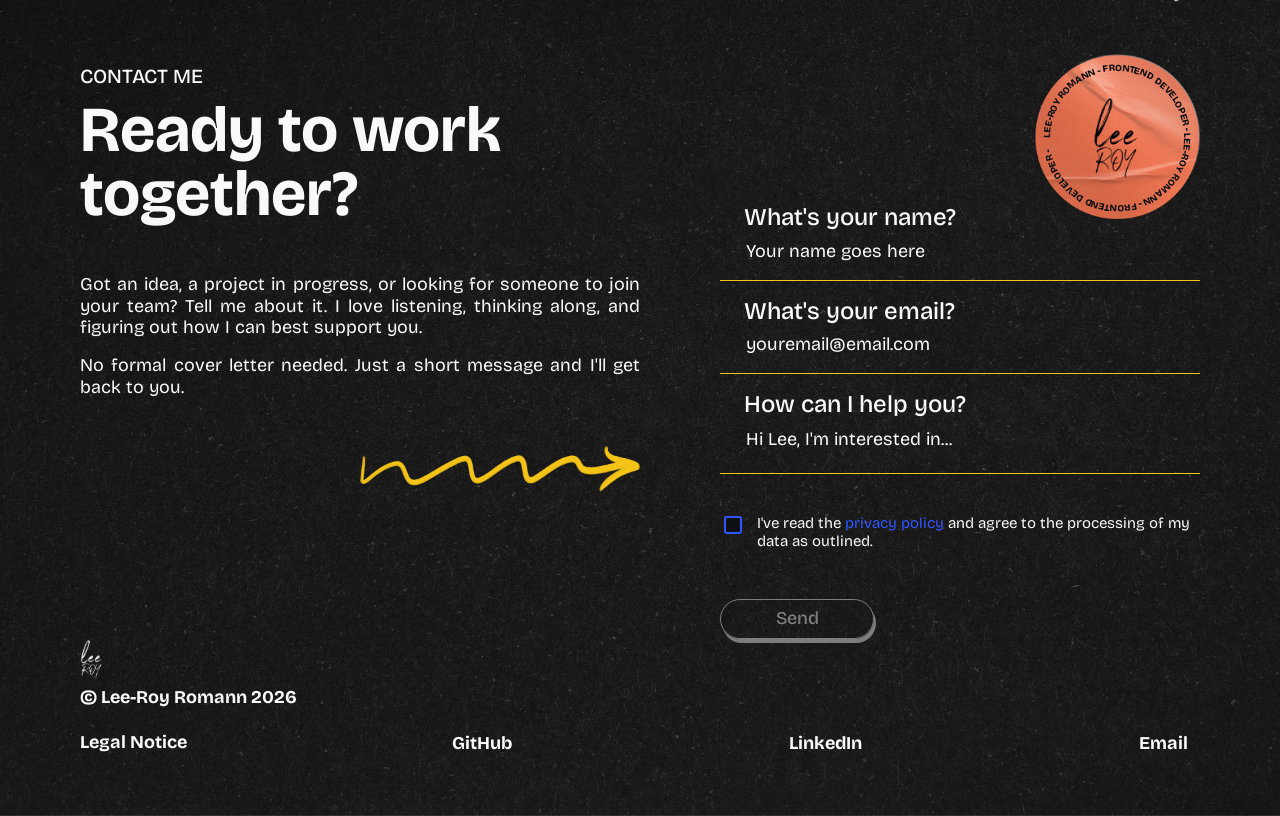
==== commit e2ca5a43: "feat: refine homepage interactions and profile links - enable blend-mode cursor behavior on the home" ====
--- a/index.html
+++ b/index.html
@@ -27,7 +27,7 @@
     <script src="./src/scripts/main.js" defer></script>
 </head>
 
-<body>
+<body class="page--home">
     <div class="cursor-dot"></div>
     <div class="cursor-outline"></div>
 
@@ -415,7 +415,7 @@
                             <span class="testimonials__name">Ilker Yegit</span>
                             <span class="testimonials__role" data-lang-key="testimonials.role1">Wirtschaftsinformatiker</span>
                         </div>
-                        <a class="testimonials__profile" href="#" target="_blank" rel="noopener">
+						<a class="testimonials__profile" href="https://www.dbmr.unibe.ch/about_us/staff/personenpool_index/yegit_ilker/index_eng.html" target="_blank" rel="noopener">
                             <img class="testimonials__linkedin" src="./src/assets/icons/socials/linkedin.svg" alt="LinkedIn" loading="lazy" />
                             <span data-lang-key="testimonials.profile">Profile</span>
                         </a>
@@ -433,7 +433,7 @@
                             <span class="testimonials__name">Luca Sulmoni</span>
                             <span class="testimonials__role" data-lang-key="testimonials.role2">IT Specialist</span>
                         </div>
-                        <a class="testimonials__profile" href="#" target="_blank" rel="noopener">
+						<a class="testimonials__profile" href="https://www.dbmr.unibe.ch/services/personenpool_services/staff__it/sulmoni_luca/index_eng.html" target="_blank" rel="noopener">
                             <img class="testimonials__linkedin" src="./src/assets/icons/socials/linkedin.svg" alt="LinkedIn" loading="lazy" />
                             <span data-lang-key="testimonials.profile">Profile</span>
                         </a>
@@ -451,7 +451,7 @@
                             <span class="testimonials__name">César Muńoz</span>
                             <span class="testimonials__role" data-lang-key="testimonials.role3">IT Security Specialist</span>
                         </div>
-                        <a class="testimonials__profile" href="#" target="_blank" rel="noopener">
+						<a class="testimonials__profile" href="https://www.linkedin.com/in/cesarma-it-systemadministrator/" target="_blank" rel="noopener">
                             <img class="testimonials__linkedin" src="./src/assets/icons/socials/linkedin.svg" alt="LinkedIn" loading="lazy" />
                             <span data-lang-key="testimonials.profile">Profile</span>
                         </a>
--- a/src/styles/main.css
+++ b/src/styles/main.css
@@ -153,6 +153,11 @@
     border-color: #0E1013;
 }
 
+.page--home .cursor-dot,
+.page--home .cursor-outline {
+    mix-blend-mode: difference;
+}
+
 @media (pointer: coarse) {
     .cursor-dot,
     .cursor-outline {
--- a/src/styles/navbar.css
+++ b/src/styles/navbar.css
@@ -194,7 +194,7 @@
 .navbar__burger-line {
     display: block;
     width: 100%;
-    height: 2px;
+    height: 3px;
     background-color: var(--color-white);
     border-radius: 2px;
 }
--- a/src/styles/testimonials.css
+++ b/src/styles/testimonials.css
@@ -118,7 +118,7 @@
     display: flex;
     flex-direction: column;
     justify-content: space-between;
-    padding: 48px 40px;
+    padding: 32px 40px 48px;
     border-radius: 4px;
     z-index: 2;
 }
@@ -259,7 +259,7 @@
     }
 
     .testimonials__card-content {
-        padding: 36px 32px;
+        padding: 32px 32px 36px;
     }
 }
 
